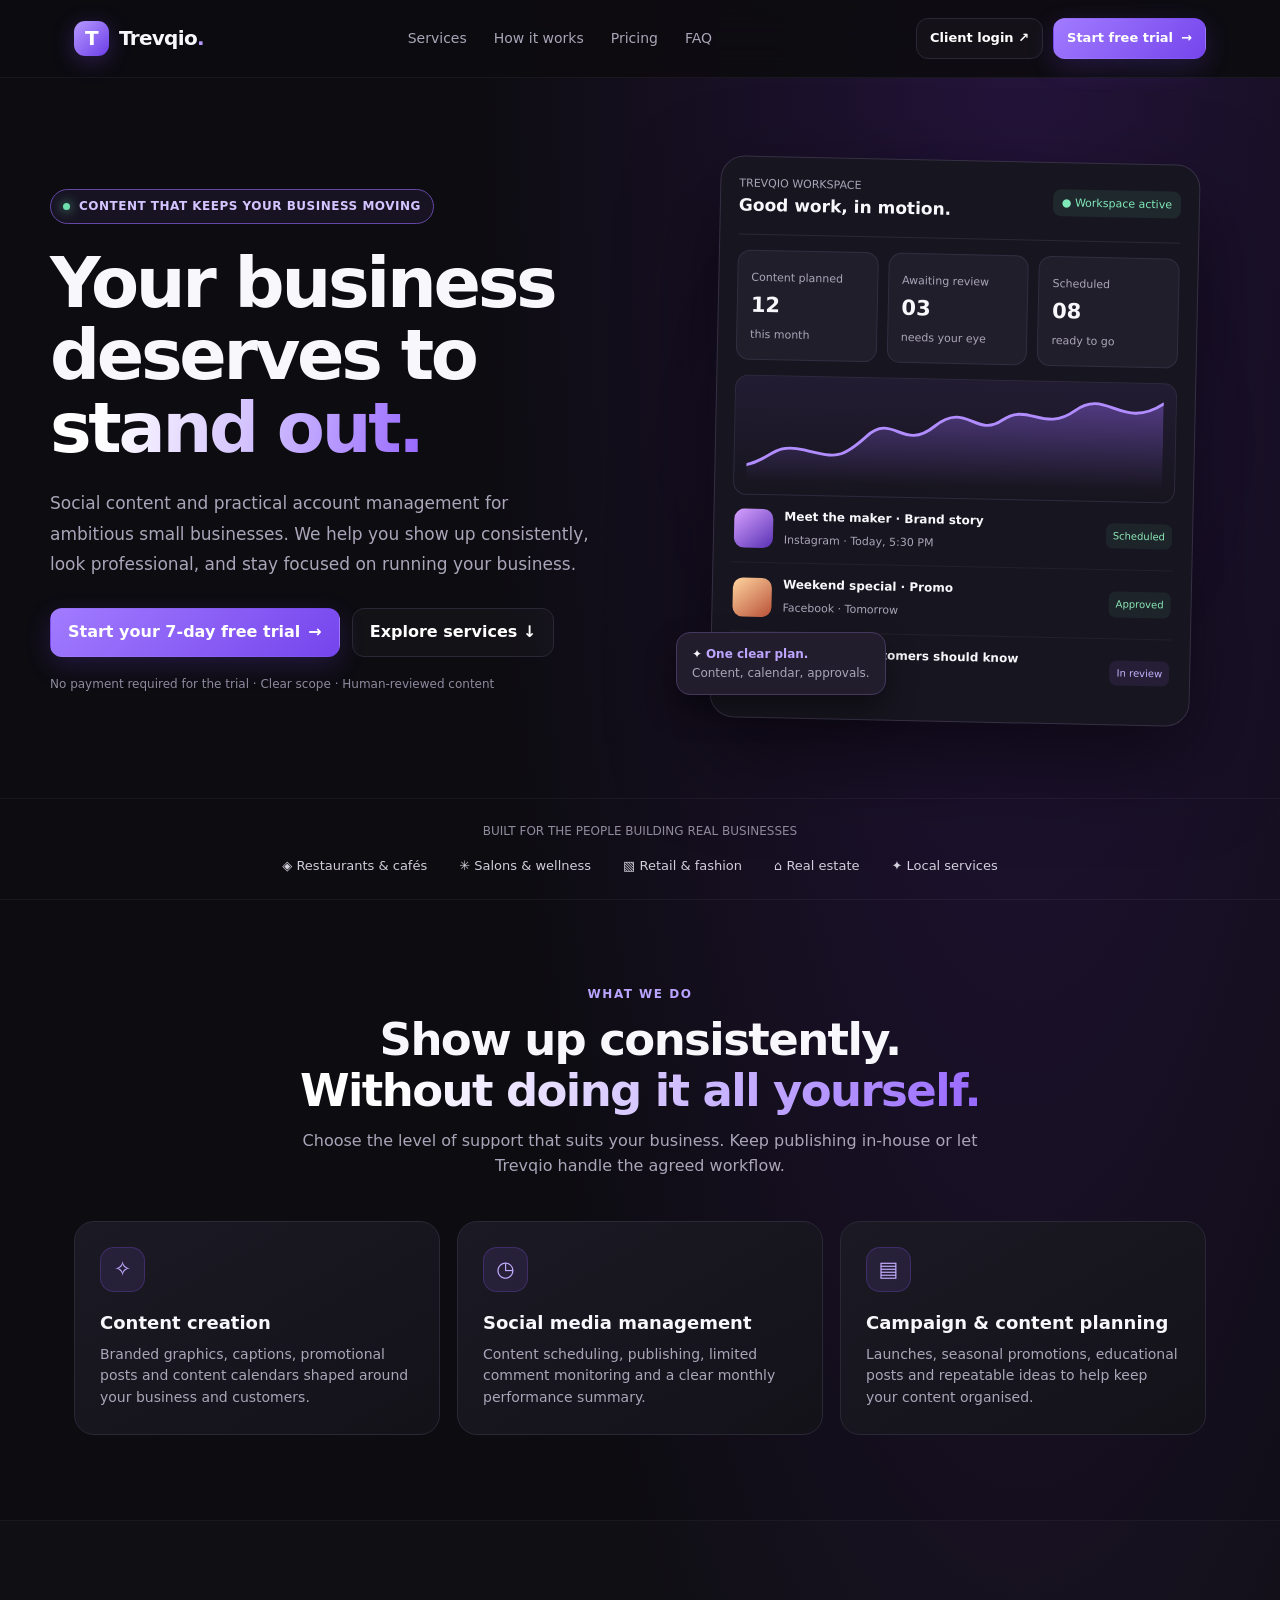
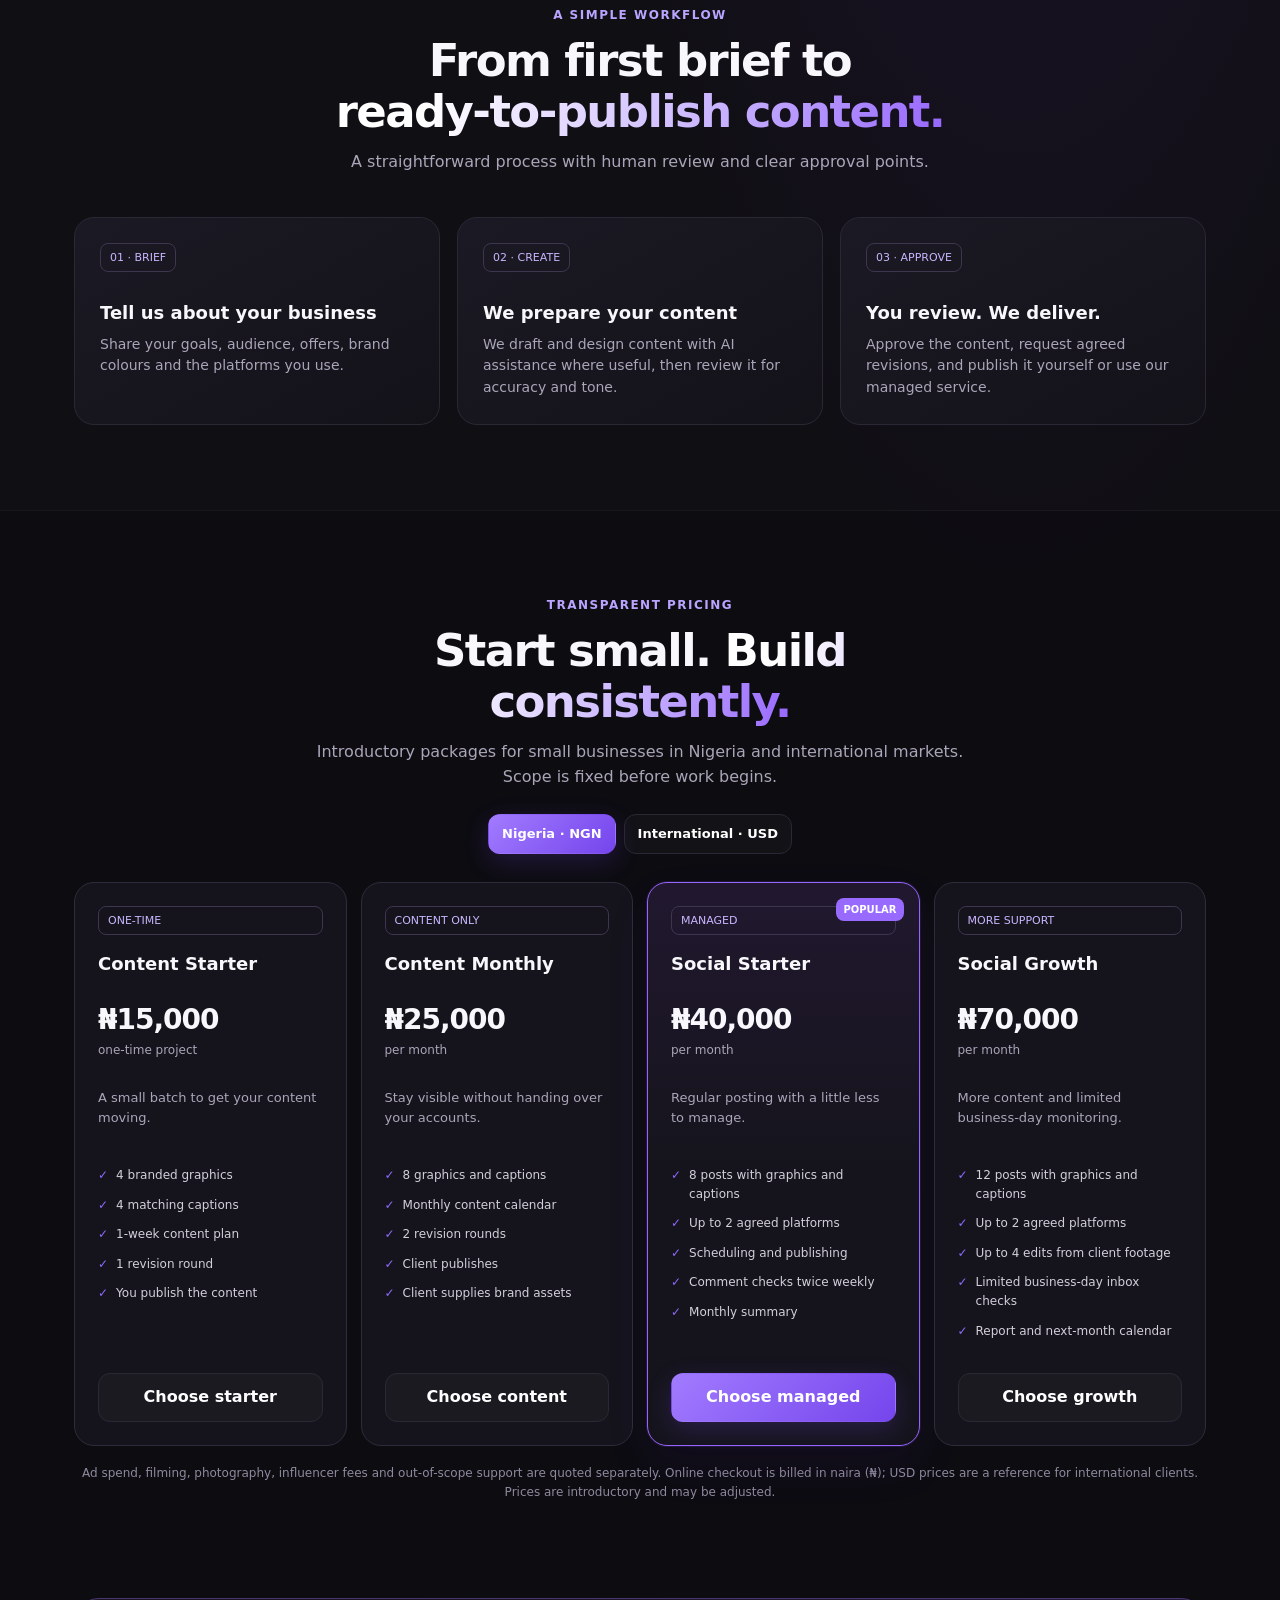
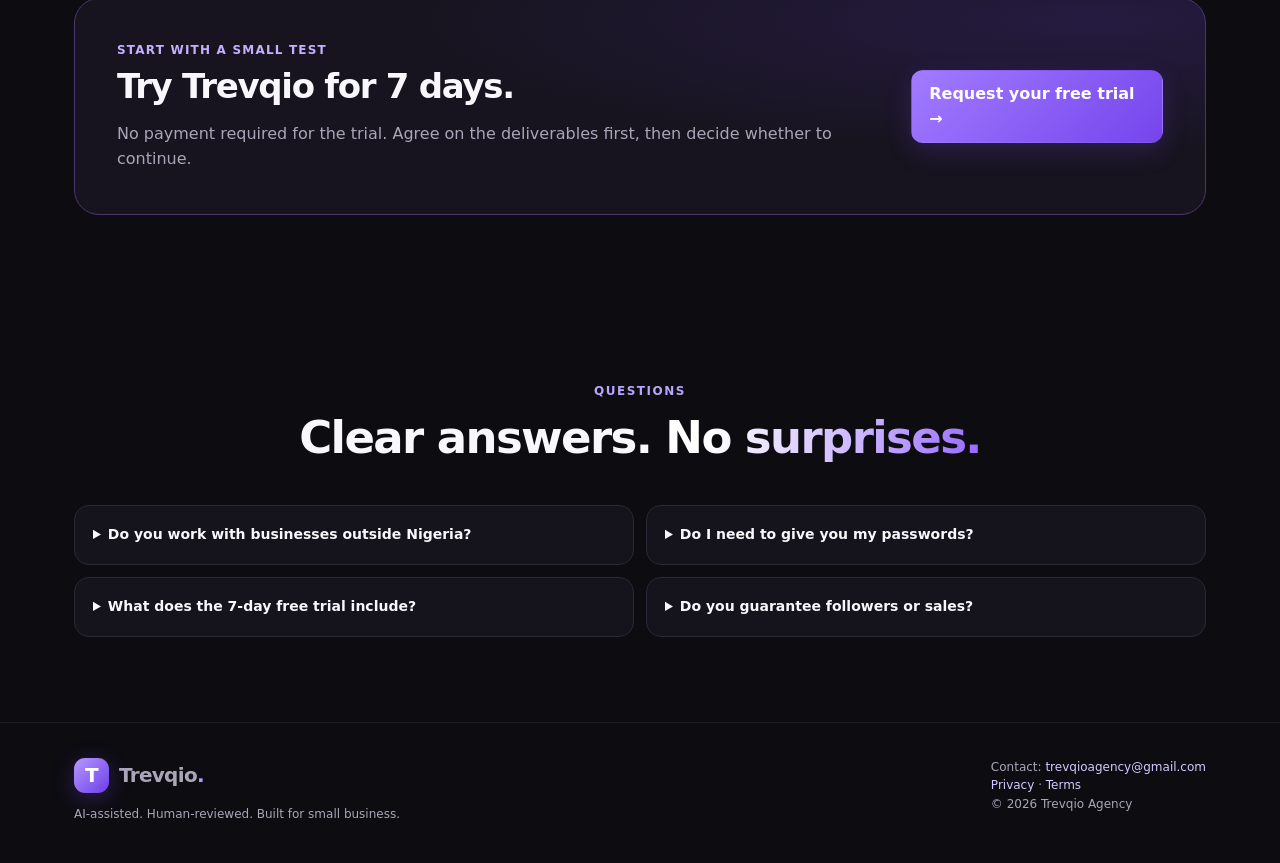
==== index.html @ 91185479 "Add files via upload" ====
<!DOCTYPE html>
<html lang="en">
<head>
<meta charset="UTF-8">
<script async src="https://www.googletagmanager.com/gtag/js?id=G-0HX6JSW32K"></script>
<script>window.dataLayer=window.dataLayer||[];function gtag(){dataLayer.push(arguments);}gtag("js",new Date());gtag("config","G-0HX6JSW32K");</script>
<meta name="description" content="Trevqio helps small businesses show up consistently on social media — branded content, scheduling and account management, human-reviewed before delivery. Start with a free 7-day trial.">
<link rel="canonical" href="https://trevqioagency.github.io/trevqio-agency-website/">
<link rel="icon" type="image/png" href="assets/trevqio-icon.png">
<meta property="og:type" content="website"><meta property="og:site_name" content="Trevqio Agency"><meta property="og:title" content="Trevqio Agency — Social, made clear."><meta property="og:description" content="Branded content, scheduling and account management for small businesses — human-reviewed before delivery. Start with a free 7-day trial."><meta property="og:url" content="https://trevqioagency.github.io/trevqio-agency-website/"><meta property="og:image" content="https://trevqioagency.github.io/trevqio-agency-website/assets/og-image.png">
<meta name="twitter:card" content="summary_large_image"><meta name="twitter:image" content="https://trevqioagency.github.io/trevqio-agency-website/assets/og-image.png">
<meta name="viewport" content="width=device-width, initial-scale=1.0"><meta name="theme-color" content="#111016"><title>Trevqio Agency — Social, made clear.</title>
<style>
:root{--bg:#0d0c11;--panel:#15141c;--panel2:#1c1a25;--line:#2b2836;--text:#f8f7fb;--muted:#aaa5b8;--violet:#9565ff;--violet2:#6e3de7;--green:#6fe0ad;--radius:20px}*{box-sizing:border-box}html{scroll-behavior:smooth}body{margin:0;background:radial-gradient(ellipse at 80% 0%,#24143b 0,transparent 38%),var(--bg);font-family:Inter,ui-sans-serif,system-ui,-apple-system,Segoe UI,sans-serif;color:var(--text);line-height:1.55}a{color:inherit;text-decoration:none}button,input,select,textarea{font:inherit}.wrap{max-width:1180px;margin:auto;padding:0 24px}.nav{height:78px;display:flex;align-items:center;justify-content:space-between;border-bottom:1px solid #ffffff0e;position:sticky;top:0;z-index:20;background:#0d0c11eF;backdrop-filter:blur(18px)}.brand{display:flex;gap:10px;align-items:center;font-size:20px;font-weight:800;letter-spacing:-.7px}.mark{width:35px;height:35px;border-radius:11px;background:linear-gradient(135deg,#b69aff,#6c3de8);display:grid;place-items:center;color:white;font-weight:900;box-shadow:0 5px 22px #8958ff44}.navlinks{display:flex;gap:27px;color:var(--muted);font-size:14px}.navlinks a:hover{color:white}.navactions{display:flex;gap:10px;align-items:center}.btn{border:1px solid var(--line);border-radius:12px;padding:11px 17px;color:white;background:#ffffff06;font-weight:700;cursor:pointer;display:inline-flex;align-items:center;justify-content:center;gap:8px;transition:.2s}.btn:hover{transform:translateY(-1px);border-color:#8c63ed}.btn.primary{background:linear-gradient(135deg,#a17bff,#7545ec);border-color:transparent;box-shadow:0 8px 26px #7b4af533}.btn.small{padding:9px 13px;font-size:13px}.mobilemenu{display:none}.hero{padding:82px 0 76px;display:grid;grid-template-columns:1.03fr .97fr;gap:44px;align-items:center}.eyebrow{display:inline-flex;gap:9px;align-items:center;padding:7px 12px;border:1px solid #6547a5;border-radius:100px;color:#d4c4ff;background:#9b72ff12;font-size:12px;font-weight:700;letter-spacing:.5px}.dot{width:7px;height:7px;border-radius:50%;background:var(--green);box-shadow:0 0 12px #6fe0ad}.hero h1{font-size:clamp(42px,5.6vw,70px);line-height:1.04;letter-spacing:-3.3px;margin:23px 0}.gradient{background:linear-gradient(100deg,#fff 15%,#c9b4ff 62%,#9767ff);color:transparent;background-clip:text}.hero p{font-size:17px;max-width:540px;color:var(--muted);line-height:1.8}.heroactions{display:flex;gap:12px;flex-wrap:wrap;margin:28px 0 18px}.micro{font-size:12px;color:#8f899e}.visual{position:relative;min-height:440px;display:grid;place-items:center}.orb{position:absolute;width:300px;height:300px;border-radius:50%;background:#7b48ff38;filter:blur(75px)}.mock{position:relative;width:min(100%,480px);background:#17151f;border:1px solid #373044;border-radius:24px;padding:18px;box-shadow:0 35px 90px #0008;transform:rotate(1.2deg)}.mocktop{display:flex;justify-content:space-between;align-items:center;border-bottom:1px solid var(--line);padding-bottom:15px}.muted{color:var(--muted)}.tiny{font-size:11px}.pill{padding:5px 9px;background:#6fe0ad18;color:#80e9b9;border-radius:8px;font-size:11px}.statgrid{display:grid;grid-template-columns:repeat(3,1fr);gap:10px;margin:15px 0}.stat{background:#211e2b;border:1px solid #322d40;border-radius:13px;padding:13px}.stat strong{display:block;font-size:21px}.stat span{font-size:11px;color:var(--muted)}.chart{height:120px;background:linear-gradient(180deg,#9565ff16,transparent);border:1px solid #2f293e;border-radius:13px;padding:12px;overflow:hidden}.chart svg{width:100%;height:100%}.postrow{display:flex;align-items:center;gap:11px;padding:12px 2px;border-bottom:1px solid #ffffff0c}.thumb{width:39px;height:39px;border-radius:10px;background:linear-gradient(140deg,#d7a1ff,#5831b4)}.thumb.orange{background:linear-gradient(140deg,#ffd5a0,#b95138)}.thumb.green{background:linear-gradient(140deg,#a5f0ce,#167b65)}.postmeta{flex:1}.postmeta b{font-size:12px;display:block}.postmeta span{font-size:11px;color:var(--muted)}.status{font-size:10px;color:#8ce8b6;background:#6fe0ad13;border-radius:7px;padding:5px 7px}.floatnote{position:absolute;bottom:27px;left:-3px;background:#211d2c;border:1px solid #45385f;border-radius:14px;padding:12px 15px;box-shadow:0 15px 30px #0006;font-size:12px}.floatnote strong{color:#bda5ff}.trust{border-top:1px solid #ffffff0c;border-bottom:1px solid #ffffff0c;padding:23px 0;color:#918b9e;font-size:12px;text-align:center}.industries{display:flex;justify-content:center;gap:32px;flex-wrap:wrap;margin-top:15px;color:#d2cedb;font-size:13px}.section{padding:85px 0}.sectionhead{text-align:center;max-width:690px;margin:0 auto 42px}.sectionhead .kicker{font-size:12px;color:#b9a4ff;font-weight:800;text-transform:uppercase;letter-spacing:1.5px}.section h2{font-size:clamp(30px,4vw,45px);line-height:1.13;letter-spacing:-1.6px;margin:12px 0}.sectionhead p{color:var(--muted);margin:0}.grid3{display:grid;grid-template-columns:repeat(3,1fr);gap:17px}.card{background:linear-gradient(150deg,#1b1923,#131219);border:1px solid var(--line);border-radius:var(--radius);padding:25px}.iconbox{width:45px;height:45px;display:grid;place-items:center;background:#9665ff1c;border:1px solid #8055e644;border-radius:14px;color:#c4adff;font-size:21px}.card h3{margin:17px 0 7px;font-size:18px}.card p{color:var(--muted);font-size:14px;margin:0}.tag{font-size:11px;border:1px solid #3e354f;padding:5px 9px;border-radius:8px;color:#c9b6ff;display:inline-block;margin-bottom:10px}.pricegrid{display:grid;grid-template-columns:repeat(4,1fr);gap:14px;align-items:stretch}.pricecard{position:relative;background:#15141c;border:1px solid #302b3b;border-radius:20px;padding:23px;display:flex;flex-direction:column}.pricecard.featured{border-color:#9665ff;box-shadow:0 0 0 1px #9665ff22,0 20px 50px #6e3de711;background:linear-gradient(180deg,#21182f,#15141c 50%)}.popular{position:absolute;right:15px;top:15px;background:#986aff;color:white;border-radius:8px;padding:4px 7px;font-size:10px;font-weight:800}.pricecard h3{margin:5px 0;font-size:18px}.price{font-size:28px;font-weight:850;letter-spacing:-1px;margin:15px 0 0}.price small{font-size:12px;color:var(--muted);font-weight:500;letter-spacing:0}.subprice{color:var(--muted);font-size:12px;margin:0 0 15px}.pricecard p{font-size:13px;color:var(--muted);min-height:40px}.features{padding:0;list-style:none;margin:14px 0 22px;flex:1}.features li{font-size:12px;color:#d3cfdb;margin:11px 0;display:flex;gap:8px}.features li:before{content:'✓';color:#8f6aff;font-weight:900}.pricecard .btn{width:100%}.trial{padding:0 0 82px}.trialbox{border:1px solid #49366e;border-radius:25px;padding:42px;background:radial-gradient(ellipse at 90% 10%,#6e3de72a,transparent 48%),#17141f;display:flex;justify-content:space-between;align-items:center;gap:30px}.trialbox h2{margin:0 0 10px;font-size:34px;letter-spacing:-1.3px}.trialbox p{color:var(--muted);margin:0}.faqgrid{display:grid;grid-template-columns:1fr 1fr;gap:12px}.faq{border:1px solid var(--line);border-radius:15px;padding:18px;background:#15141c}.faq summary{cursor:pointer;font-weight:700;font-size:14px}.faq p{font-size:13px;color:var(--muted);margin-bottom:0}.footer{border-top:1px solid #ffffff12;padding:35px 0 28px;color:var(--muted);font-size:12px}.footerinner{display:flex;justify-content:space-between;gap:20px;flex-wrap:wrap}.dash{display:none;min-height:100vh;background:#100f15}.dash.active{display:block}.public.hidden{display:none}.dashlayout{display:grid;grid-template-columns:230px 1fr;min-height:100vh}.sidebar{background:#13121a;border-right:1px solid var(--line);padding:22px 15px;display:flex;flex-direction:column;gap:24px}.sidegroup small{color:#777184;text-transform:uppercase;letter-spacing:1.2px;font-weight:800;font-size:10px;padding:0 12px}.sideitem{display:flex;align-items:center;gap:12px;padding:11px 12px;border-radius:11px;color:#a9a4b6;font-size:13px;cursor:pointer;margin-top:4px;border:0;background:none;width:100%;text-align:left}.sideitem:hover,.sideitem.active{background:#8e60ff20;color:white}.sideitem.active{box-shadow:inset 2px 0 #a581ff}.sideicon{width:20px;text-align:center}.dashmain{min-width:0}.dashnav{height:74px;border-bottom:1px solid var(--line);display:flex;justify-content:space-between;align-items:center;padding:0 30px}.crumb{color:var(--muted);font-size:13px}.profile{display:flex;align-items:center;gap:10px;font-size:13px}.avatar{width:35px;height:35px;border-radius:50%;background:linear-gradient(135deg,#d0b5ff,#6841cc);display:grid;place-items:center;font-weight:800}.dashcontent{padding:30px;max-width:1400px;margin:auto}.dashhead{display:flex;justify-content:space-between;align-items:center;gap:15px;margin-bottom:25px}.dashhead h1{font-size:27px;margin:0;letter-spacing:-.8px}.dashhead p{font-size:13px;color:var(--muted);margin:5px 0 0}.dashstats{display:grid;grid-template-columns:repeat(4,1fr);gap:14px;margin-bottom:20px}.dashstat{background:#17161f;border:1px solid var(--line);border-radius:16px;padding:19px}.dashstat span{font-size:12px;color:var(--muted)}.dashstat strong{font-size:26px;display:block;margin:8px 0 4px}.up{font-size:11px;color:#76dca9}.dashcols{display:grid;grid-template-columns:1.35fr .8fr;gap:16px}.panel{background:#17161f;border:1px solid var(--line);border-radius:17px;padding:20px;min-width:0}.panelhead{display:flex;align-items:center;justify-content:space-between;gap:10px;margin-bottom:17px}.panelhead h3{font-size:15px;margin:0}.textlink{color:#bda7ff;font-size:12px;cursor:pointer;background:none;border:0}.calendar{display:grid;grid-template-columns:repeat(7,1fr);gap:6px}.dayhead{text-align:center;color:#888296;font-size:10px;padding:7px 0}.day{min-height:75px;border:1px solid #2b2735;border-radius:9px;padding:7px;font-size:11px;color:#b7b1c5}.day .event{display:block;background:#7951d927;border-left:2px solid #a37aff;border-radius:4px;padding:4px;margin-top:7px;font-size:9px;color:#d9caff}.day .event.green{background:#38b77e1a;border-color:#53d99b;color:#a0edc6}.day.today{border-color:#9a6aff;background:#9a6aff0d}.task{display:flex;gap:11px;padding:13px 0;border-bottom:1px solid #ffffff0b}.task:last-child{border:0}.taskcheck{width:18px;height:18px;border:1px solid #625578;border-radius:6px;flex-shrink:0;cursor:pointer}.taskcheck.checked{background:#8858ff;border-color:#8858ff;color:white;text-align:center}.task b{display:block;font-size:12px}.task small{color:var(--muted);font-size:10px}.badge{font-size:10px;border-radius:7px;padding:4px 7px;background:#8b60ff20;color:#c8b5ff;margin-left:auto;height:max-content}.postlist{display:grid;grid-template-columns:repeat(3,1fr);gap:12px}.postcard{border:1px solid var(--line);border-radius:13px;overflow:hidden;background:#1d1b26}.postart{height:115px;display:grid;place-items:center;text-align:center;padding:10px;background:radial-gradient(circle at 80% 10%,#e8b67e,transparent 34%),linear-gradient(135deg,#4b2a63,#171321);font-weight:850;font-size:15px}.postart.p2{background:radial-gradient(circle at 20% 30%,#d4a1ff,transparent 35%),linear-gradient(135deg,#292052,#14121d)}.postart.p3{background:radial-gradient(circle at 80% 20%,#87d8b3,transparent 34%),linear-gradient(135deg,#194a43,#101c20)}.postbody{padding:12px}.postbody b{font-size:12px;display:block}.postbody span{font-size:10px;color:var(--muted)}.statepill{display:inline-block;margin-top:8px;font-size:10px;padding:4px 7px;border-radius:6px;background:#6fe0ad18;color:#7ce4b2}.dashpage{display:none}.dashpage.active{display:block}.emptyhint{padding:40px;text-align:center;color:var(--muted);border:1px dashed #42394f;border-radius:14px}.field{display:flex;flex-direction:column;gap:7px;margin:14px 0}.field label{font-size:12px;color:#b9b2c9}.field input,.field select,.field textarea{background:#100f15;color:white;border:1px solid #383243;border-radius:10px;padding:12px;outline:none}.field input:focus,.field textarea:focus{border-color:#9565ff}.formgrid{display:grid;grid-template-columns:1fr 1fr;gap:15px}.toast{position:fixed;bottom:20px;right:20px;background:#282238;border:1px solid #7956b8;border-radius:12px;padding:13px 18px;font-size:13px;display:none;z-index:50;box-shadow:0 10px 40px #0008}.toast.show{display:block}.mobilebar{display:none}
@media(max-width:950px){.hero{grid-template-columns:1fr;padding-top:60px}.visual{min-height:400px}.pricegrid{grid-template-columns:repeat(2,1fr)}.grid3{grid-template-columns:1fr 1fr}.dashlayout{grid-template-columns:76px 1fr}.sidebar{padding:20px 10px}.sidebar .brandname,.sidebar .sidegroup small,.sidebar .labeltxt{display:none}.sidebar .brand{justify-content:center}.sideitem{justify-content:center;padding:12px 5px}.sideicon{font-size:17px}.dashstats{grid-template-columns:repeat(2,1fr)}.dashcols{grid-template-columns:1fr}.dashcontent{padding:22px}.navlinks{gap:15px}}
@media(max-width:650px){.wrap{padding:0 17px}.nav{height:68px}.navlinks{display:none}.navactions .loginlink{display:none}.mobilemenu{display:inline-flex}.hero{padding:49px 0 44px;gap:20px}.hero h1{letter-spacing:-2px;font-size:44px}.hero p{font-size:15px}.visual{min-height:350px}.mock{padding:13px}.floatnote{left:0;bottom:7px}.industries{gap:13px}.section{padding:60px 0}.grid3,.pricegrid,.faqgrid{grid-template-columns:1fr}.pricecard p{min-height:0}.trialbox{padding:26px;display:block}.trialbox .btn{margin-top:20px}.trialbox h2{font-size:28px}.dashlayout{display:block}.sidebar{display:none}.dashnav{padding:0 15px;height:62px}.dashcontent{padding:19px 14px 85px}.dashhead{align-items:flex-start;flex-direction:column}.dashhead h1{font-size:23px}.dashstats{gap:9px}.dashstat{padding:13px}.dashstat strong{font-size:22px}.dashcols{grid-template-columns:1fr}.calendar{gap:3px}.day{min-height:57px;padding:4px;font-size:10px}.day .event{font-size:8px;padding:3px}.postlist{grid-template-columns:1fr 1fr}.postart{height:100px}.mobilebar{display:flex;position:fixed;bottom:0;left:0;right:0;z-index:30;background:#15141df5;border-top:1px solid var(--line);padding:7px 4px calc(7px + env(safe-area-inset-bottom));justify-content:space-around}.mobilebar button{background:none;border:0;color:#9e98ad;font-size:10px;display:flex;flex-direction:column;align-items:center;gap:3px;padding:5px}.mobilebar button.active{color:#c8b4ff}.formgrid{grid-template-columns:1fr}.dashnav .crumb{font-size:11px}.dashnav .btn{padding:8px 10px;font-size:11px}}
</style></head><body>
<div class="public" id="publicSite"><nav class="nav"><div class="wrap" style="display:flex;align-items:center;justify-content:space-between;width:100%;gap:20px"><a href="#home" class="brand"><span class="mark">T</span><span>Trevqio<span style="color:#b69aff">.</span></span></a><div class="navlinks"><a href="#services">Services</a><a href="#how">How it works</a><a href="#pricing">Pricing</a><a href="#faq">FAQ</a></div><div class="navactions"><a class="btn small loginlink" href="login.html">Client login ↗</a><a class="btn primary small" href="login.html?plan=7-day%20free%20trial">Start free trial <span>→</span></a><button class="btn small mobilemenu" onclick="document.getElementById('mobileNav').style.display=document.getElementById('mobileNav').style.display==='block'?'none':'block'">☰</button></div></div></nav><div id="mobileNav" style="display:none;background:#17151f;padding:15px 22px;position:sticky;top:68px;z-index:19"><a href="#services" style="display:block;padding:8px">Services</a><a href="#pricing" style="display:block;padding:8px">Pricing</a><a href="#faq" style="display:block;padding:8px">FAQ</a><a class="btn" href="login.html">Client login</a></div>
<header class="wrap hero" id="home"><div><span class="eyebrow"><span class="dot"></span> CONTENT THAT KEEPS YOUR BUSINESS MOVING</span><h1>Your business deserves to <span class="gradient">stand out.</span></h1><p>Social content and practical account management for ambitious small businesses. We help you show up consistently, look professional, and stay focused on running your business.</p><div class="heroactions"><a class="btn primary" href="login.html?plan=7-day%20free%20trial">Start your 7-day free trial <span>→</span></a><a class="btn" href="#services">Explore services ↓</a></div><div class="micro">No payment required for the trial · Clear scope · Human-reviewed content</div></div><div class="visual"><div class="orb"></div><div class="mock"><div class="mocktop"><div><div class="tiny muted">TREVQIO WORKSPACE</div><strong style="font-size:17px">Good work, in motion.</strong></div><span class="pill">● Workspace active</span></div><div class="statgrid"><div class="stat"><span>Content planned</span><strong>12</strong><span>this month</span></div><div class="stat"><span>Awaiting review</span><strong>03</strong><span>needs your eye</span></div><div class="stat"><span>Scheduled</span><strong>08</strong><span>ready to go</span></div></div><div class="chart"><svg viewBox="0 0 400 100" preserveAspectRatio="none"><defs><linearGradient id="area" x1="0" x2="0" y1="0" y2="1"><stop offset="0" stop-color="#9b6bff" stop-opacity=".4"/><stop offset="1" stop-color="#9b6bff" stop-opacity="0"/></linearGradient></defs><path d="M0 82 C25 75 25 58 55 65 S90 75 115 49 S150 65 180 37 S220 49 245 29 S285 42 315 17 S360 38 400 8 L400 100 L0 100Z" fill="url(#area)"/><path d="M0 82 C25 75 25 58 55 65 S90 75 115 49 S150 65 180 37 S220 49 245 29 S285 42 315 17 S360 38 400 8" fill="none" stroke="#b18dff" stroke-width="3" stroke-linecap="round"/></svg></div><div class="postrow"><div class="thumb"></div><div class="postmeta"><b>Meet the maker · Brand story</b><span>Instagram · Today, 5:30 PM</span></div><span class="status">Scheduled</span></div><div class="postrow"><div class="thumb orange"></div><div class="postmeta"><b>Weekend special · Promo</b><span>Facebook · Tomorrow</span></div><span class="status">Approved</span></div><div class="postrow" style="border:0"><div class="thumb green"></div><div class="postmeta"><b>3 tips your customers should know</b><span>Instagram · Friday</span></div><span class="status" style="background:#9b6bff1a;color:#c6b2ff">In review</span></div></div><div class="floatnote">✦ <strong>One clear plan.</strong><br><span class="muted">Content, calendar, approvals.</span></div></div></header>
<div class="trust"><div class="wrap">BUILT FOR THE PEOPLE BUILDING REAL BUSINESSES<div class="industries"><span>◈ Restaurants & cafés</span><span>✳ Salons & wellness</span><span>▧ Retail & fashion</span><span>⌂ Real estate</span><span>✦ Local services</span></div></div></div>
<section class="section" id="services"><div class="wrap"><div class="sectionhead"><div class="kicker">What we do</div><h2>Show up consistently.<br><span class="gradient">Without doing it all yourself.</span></h2><p>Choose the level of support that suits your business. Keep publishing in-house or let Trevqio handle the agreed workflow.</p></div><div class="grid3"><article class="card"><div class="iconbox">✧</div><h3>Content creation</h3><p>Branded graphics, captions, promotional posts and content calendars shaped around your business and customers.</p></article><article class="card"><div class="iconbox">◷</div><h3>Social media management</h3><p>Content scheduling, publishing, limited comment monitoring and a clear monthly performance summary.</p></article><article class="card"><div class="iconbox">▤</div><h3>Campaign & content planning</h3><p>Launches, seasonal promotions, educational posts and repeatable ideas to help keep your content organised.</p></article></div></div></section>
<section class="section" id="how" style="background:#ffffff03;border-top:1px solid #ffffff0a;border-bottom:1px solid #ffffff0a"><div class="wrap"><div class="sectionhead"><div class="kicker">A simple workflow</div><h2>From first brief to<br><span class="gradient">ready-to-publish content.</span></h2><p>A straightforward process with human review and clear approval points.</p></div><div class="grid3"><article class="card"><span class="tag">01 · BRIEF</span><h3>Tell us about your business</h3><p>Share your goals, audience, offers, brand colours and the platforms you use.</p></article><article class="card"><span class="tag">02 · CREATE</span><h3>We prepare your content</h3><p>We draft and design content with AI assistance where useful, then review it for accuracy and tone.</p></article><article class="card"><span class="tag">03 · APPROVE</span><h3>You review. We deliver.</h3><p>Approve the content, request agreed revisions, and publish it yourself or use our managed service.</p></article></div></div></section>
<section class="section" id="pricing"><div class="wrap"><div class="sectionhead"><div class="kicker">Transparent pricing</div><h2>Start small. <span class="gradient">Build consistently.</span></h2><p>Introductory packages for small businesses in Nigeria and international markets. Scope is fixed before work begins.</p></div><div style="display:flex;justify-content:center;gap:8px;margin:-18px 0 28px"><button class="btn small primary" id="ngnBtn" onclick="setCurrency('NGN')">Nigeria · NGN</button><button class="btn small" id="usdBtn" onclick="setCurrency('USD')">International · USD</button></div><div class="pricegrid"><article class="pricecard"><span class="tag">ONE-TIME</span><h3>Content Starter</h3><div class="price" data-ngn="₦15,000" data-usd="$29">₦15,000</div><div class="subprice">one-time project</div><p>A small batch to get your content moving.</p><ul class="features"><li>4 branded graphics</li><li>4 matching captions</li><li>1-week content plan</li><li>1 revision round</li><li>You publish the content</li></ul><a class="btn" href="login.html?plan=Content%20Starter%20%E2%80%94%20%E2%82%A615%2C000%20one-time">Choose starter</a></article><article class="pricecard"><span class="tag">CONTENT ONLY</span><h3>Content Monthly</h3><div class="price" data-ngn="₦25,000" data-usd="$59">₦25,000</div><div class="subprice">per month</div><p>Stay visible without handing over your accounts.</p><ul class="features"><li>8 graphics and captions</li><li>Monthly content calendar</li><li>2 revision rounds</li><li>Client publishes</li><li>Client supplies brand assets</li></ul><a class="btn" href="login.html?plan=Content%20Monthly%20%E2%80%94%20%E2%82%A625%2C000%2Fmonth">Choose content</a></article><article class="pricecard featured"><span class="popular">POPULAR</span><span class="tag">MANAGED</span><h3>Social Starter</h3><div class="price" data-ngn="₦40,000" data-usd="$119">₦40,000</div><div class="subprice">per month</div><p>Regular posting with a little less to manage.</p><ul class="features"><li>8 posts with graphics and captions</li><li>Up to 2 agreed platforms</li><li>Scheduling and publishing</li><li>Comment checks twice weekly</li><li>Monthly summary</li></ul><a class="btn primary" href="login.html?plan=Social%20Starter%20%E2%80%94%20%E2%82%A640%2C000%2Fmonth">Choose managed</a></article><article class="pricecard"><span class="tag">MORE SUPPORT</span><h3>Social Growth</h3><div class="price" data-ngn="₦70,000" data-usd="$179">₦70,000</div><div class="subprice">per month</div><p>More content and limited business-day monitoring.</p><ul class="features"><li>12 posts with graphics and captions</li><li>Up to 2 agreed platforms</li><li>Up to 4 edits from client footage</li><li>Limited business-day inbox checks</li><li>Report and next-month calendar</li></ul><a class="btn" href="login.html?plan=Social%20Growth%20%E2%80%94%20%E2%82%A670%2C000%2Fmonth">Choose growth</a></article></div><p class="micro" style="text-align:center;margin-top:18px">Ad spend, filming, photography, influencer fees and out-of-scope support are quoted separately. Online checkout is billed in naira (₦); USD prices are a reference for international clients. Prices are introductory and may be adjusted.</p></div></section>
<section class="trial" id="trial"><div class="wrap"><div class="trialbox"><div><div class="kicker" style="color:#c5b0ff;font-size:12px;font-weight:800;letter-spacing:1.2px">START WITH A SMALL TEST</div><h2>Try Trevqio for 7 days.</h2><p>No payment required for the trial. Agree on the deliverables first, then decide whether to continue.</p></div><a class="btn primary" href="login.html?plan=7-day%20free%20trial">Request your free trial →</a></div></div></section>
<section class="section" id="faq"><div class="wrap"><div class="sectionhead"><div class="kicker">Questions</div><h2>Clear answers. <span class="gradient">No surprises.</span></h2></div><div class="faqgrid"><details class="faq"><summary>Do you work with businesses outside Nigeria?</summary><p>Yes. Trevqio is designed to serve small businesses in Nigeria and internationally. Pricing currency and communication arrangements are agreed before work starts.</p></details><details class="faq"><summary>Do I need to give you my passwords?</summary><p>No. For managed accounts, use official platform permissions where available. Never send passwords in a chat or intake form.</p></details><details class="faq"><summary>What does the 7-day free trial include?</summary><p>The trial uses a small, written scope—typically two posts with captions. It does not include unlimited content, paid ads or ongoing customer support.</p></details><details class="faq"><summary>Do you guarantee followers or sales?</summary><p>No. We focus on reliable content delivery and agreed management tasks. Results depend on many factors and are reported honestly.</p></details></div></div></section>
<footer class="footer"><div class="wrap footerinner"><div><a href="#home" class="brand"><span class="mark">T</span><span>Trevqio<span style="color:#b69aff">.</span></span></a><p>AI-assisted. Human-reviewed. Built for small business.</p></div><div>Contact: <a href="mailto:trevqioagency@gmail.com" style="color:#d6c8ff">trevqioagency@gmail.com</a><br><a href="privacy.html" style="color:#d6c8ff">Privacy</a> · <a href="terms.html" style="color:#d6c8ff">Terms</a><br><span>© <span id="year"></span> Trevqio Agency</span></div></div></footer></div>
<script>
const $=s=>document.querySelector(s);document.getElementById('year').textContent=new Date().getFullYear();
function setCurrency(c){document.querySelectorAll('.price').forEach(el=>el.textContent=el.dataset[c.toLowerCase()]);$('#ngnBtn').classList.toggle('primary',c==='NGN');$('#usdBtn').classList.toggle('primary',c==='USD')}
</script></body></html>
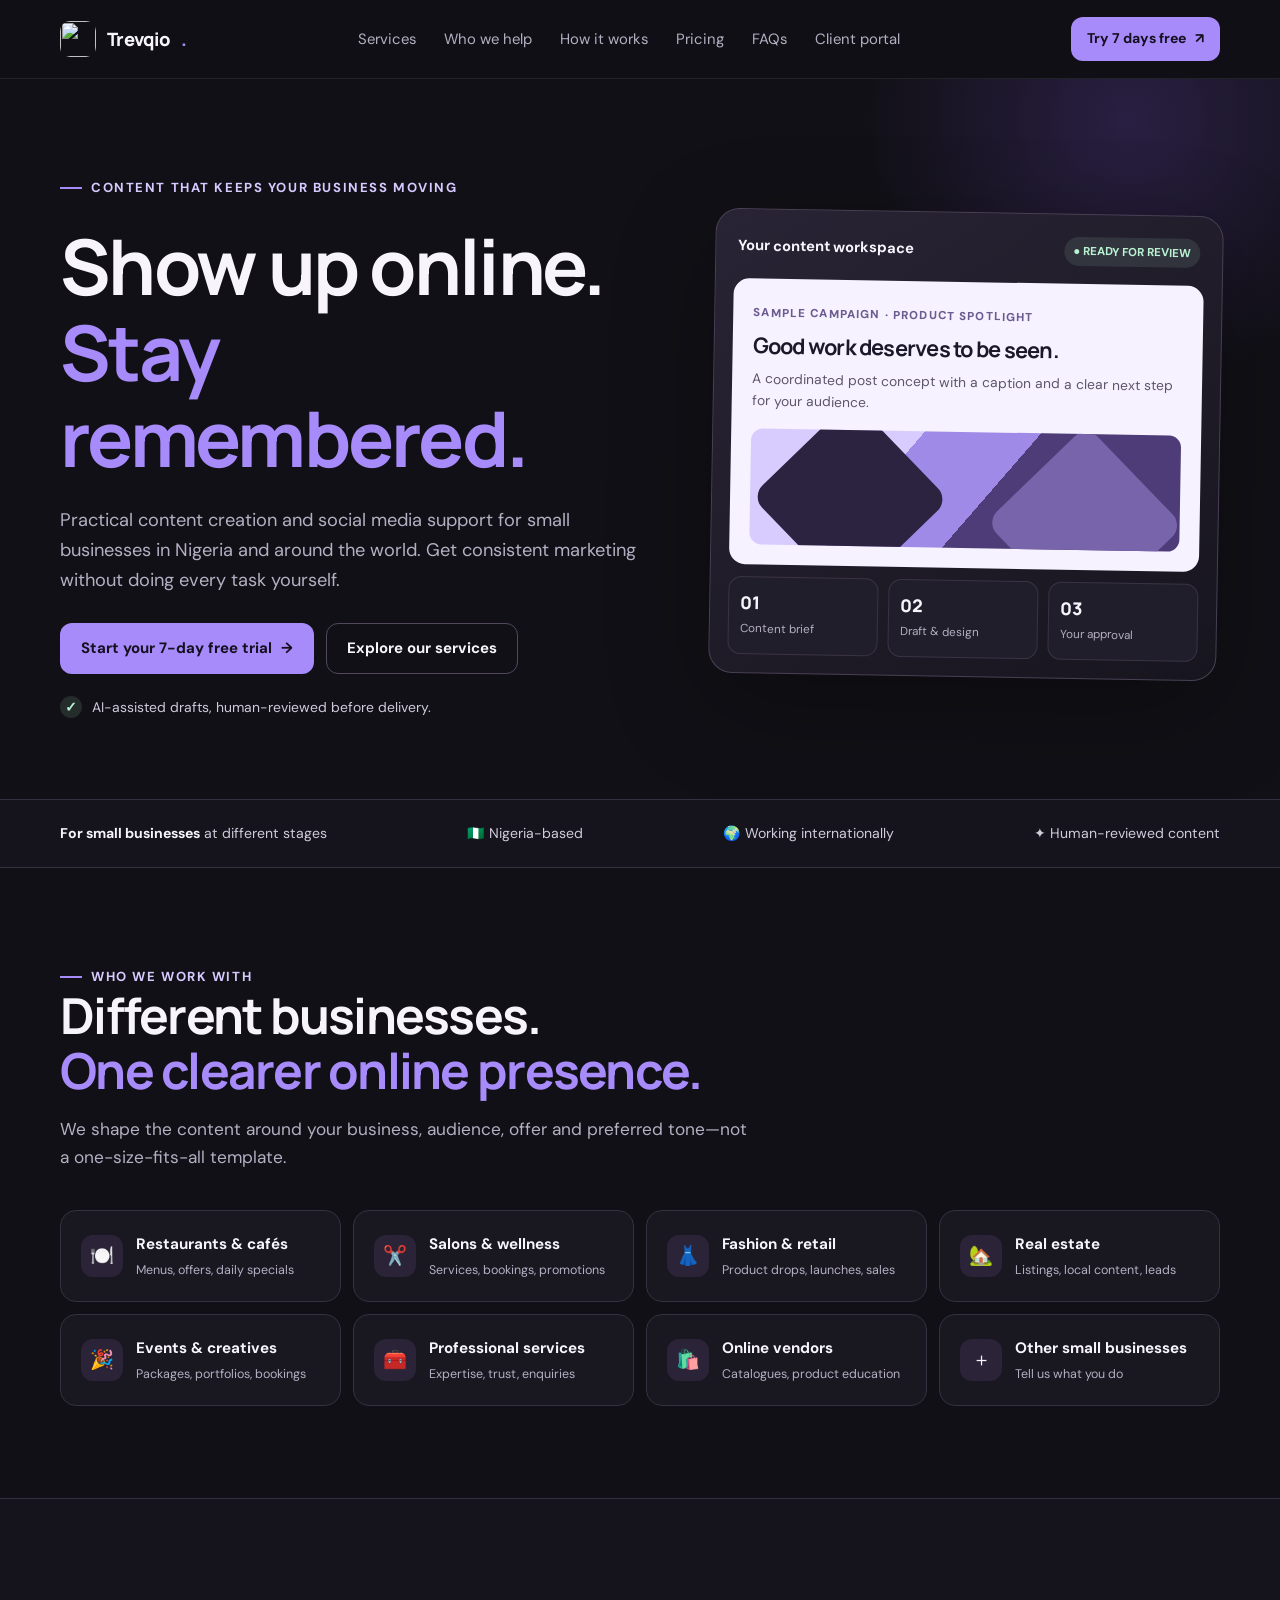
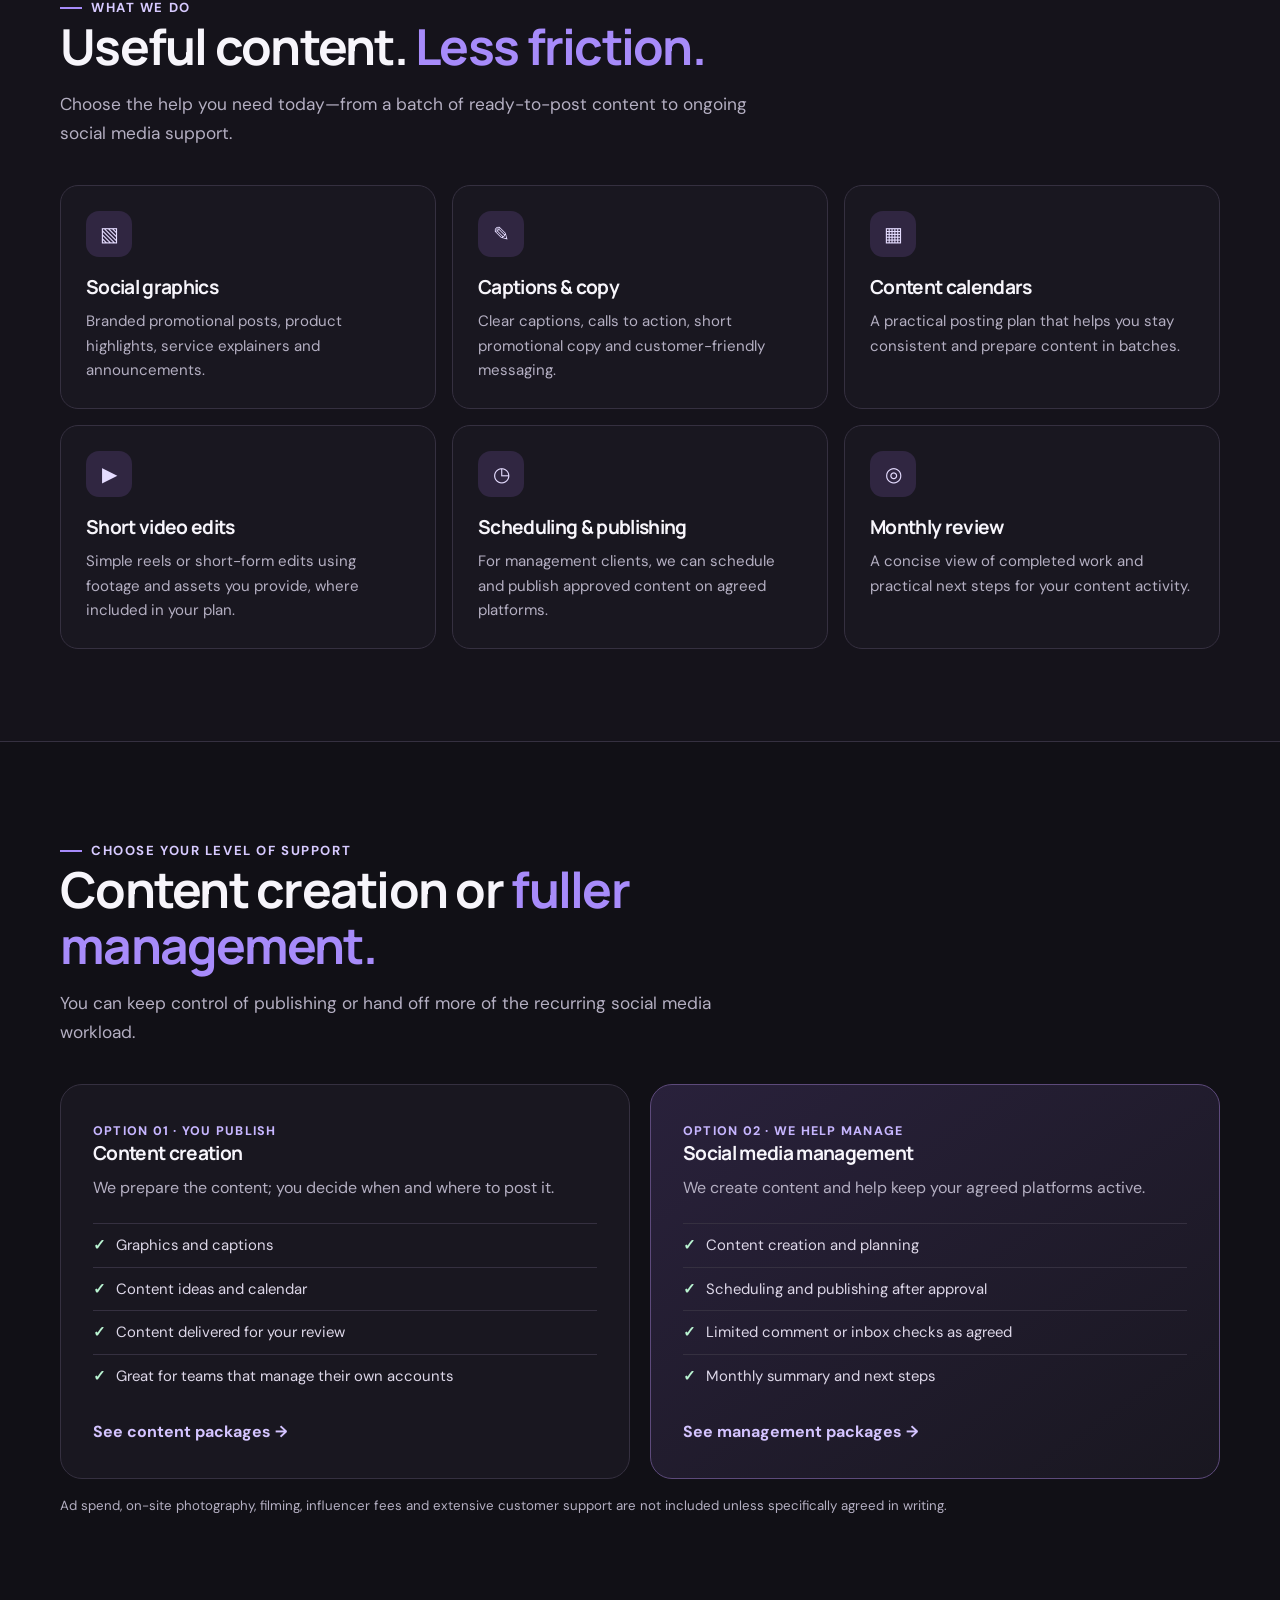
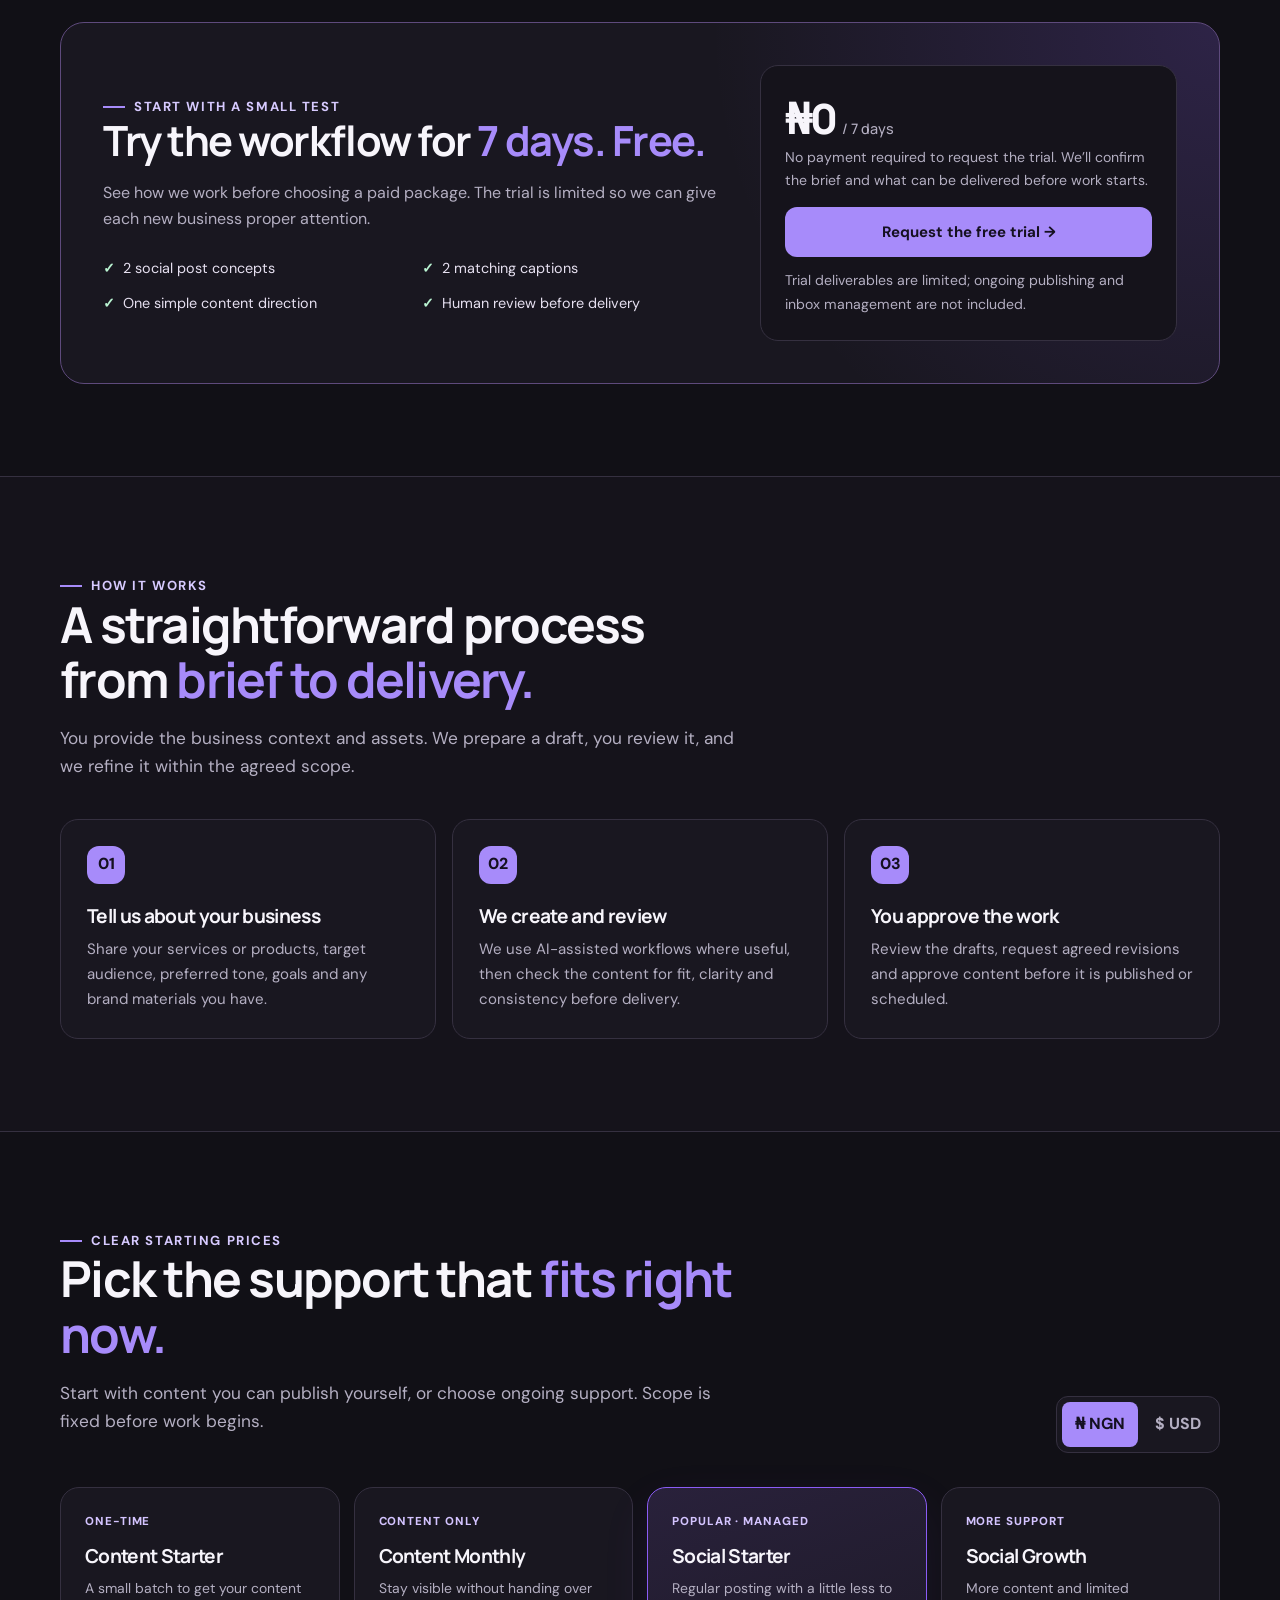
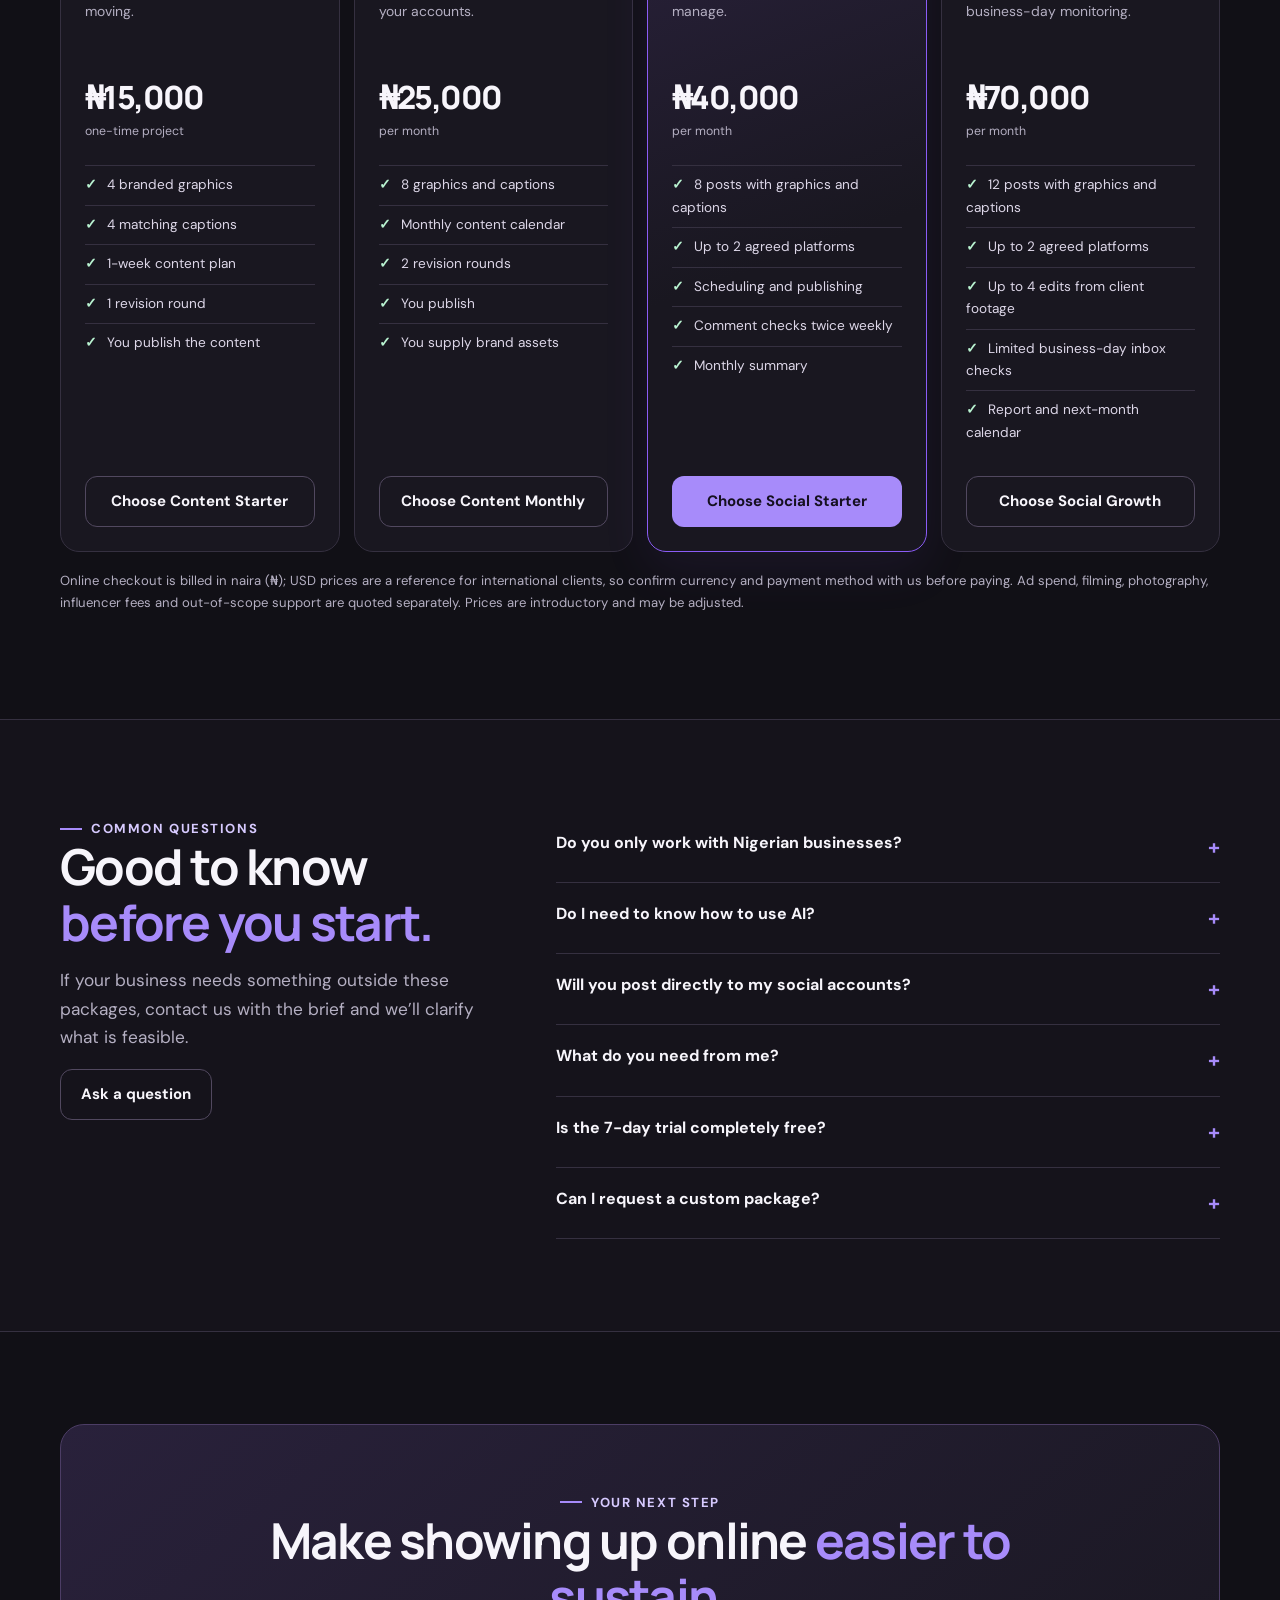
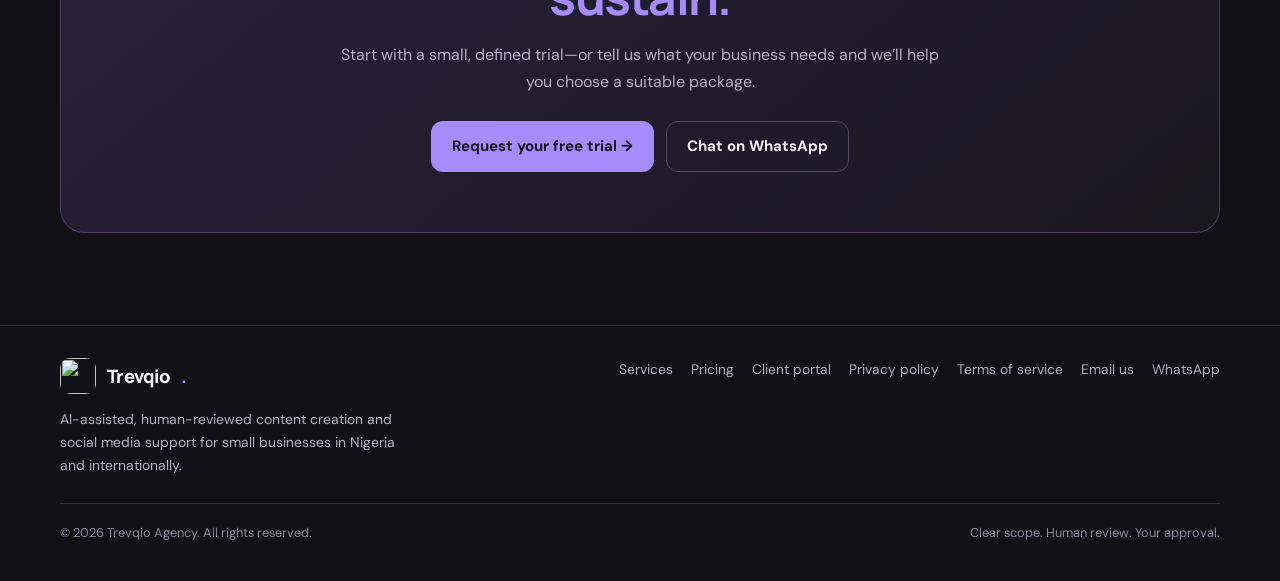
==== commit e9e4ca58: "Add files via upload" ====
--- a/index.html
+++ b/index.html
@@ -1,30 +1,161 @@
-<!DOCTYPE html>
+<!doctype html>
 <html lang="en">
 <head>
-<meta charset="UTF-8">
-<script async src="https://www.googletagmanager.com/gtag/js?id=G-0HX6JSW32K"></script>
-<script>window.dataLayer=window.dataLayer||[];function gtag(){dataLayer.push(arguments);}gtag("js",new Date());gtag("config","G-0HX6JSW32K");</script>
-<meta name="description" content="Trevqio helps small businesses show up consistently on social media — branded content, scheduling and account management, human-reviewed before delivery. Start with a free 7-day trial.">
-<link rel="canonical" href="https://trevqioagency.github.io/trevqio-agency-website/">
-<link rel="icon" type="image/png" href="assets/trevqio-icon.png">
-<meta property="og:type" content="website"><meta property="og:site_name" content="Trevqio Agency"><meta property="og:title" content="Trevqio Agency — Social, made clear."><meta property="og:description" content="Branded content, scheduling and account management for small businesses — human-reviewed before delivery. Start with a free 7-day trial."><meta property="og:url" content="https://trevqioagency.github.io/trevqio-agency-website/"><meta property="og:image" content="https://trevqioagency.github.io/trevqio-agency-website/assets/og-image.png">
-<meta name="twitter:card" content="summary_large_image"><meta name="twitter:image" content="https://trevqioagency.github.io/trevqio-agency-website/assets/og-image.png">
-<meta name="viewport" content="width=device-width, initial-scale=1.0"><meta name="theme-color" content="#111016"><title>Trevqio Agency — Social, made clear.</title>
-<style>
-:root{--bg:#0d0c11;--panel:#15141c;--panel2:#1c1a25;--line:#2b2836;--text:#f8f7fb;--muted:#aaa5b8;--violet:#9565ff;--violet2:#6e3de7;--green:#6fe0ad;--radius:20px}*{box-sizing:border-box}html{scroll-behavior:smooth}body{margin:0;background:radial-gradient(ellipse at 80% 0%,#24143b 0,transparent 38%),var(--bg);font-family:Inter,ui-sans-serif,system-ui,-apple-system,Segoe UI,sans-serif;color:var(--text);line-height:1.55}a{color:inherit;text-decoration:none}button,input,select,textarea{font:inherit}.wrap{max-width:1180px;margin:auto;padding:0 24px}.nav{height:78px;display:flex;align-items:center;justify-content:space-between;border-bottom:1px solid #ffffff0e;position:sticky;top:0;z-index:20;background:#0d0c11eF;backdrop-filter:blur(18px)}.brand{display:flex;gap:10px;align-items:center;font-size:20px;font-weight:800;letter-spacing:-.7px}.mark{width:35px;height:35px;border-radius:11px;background:linear-gradient(135deg,#b69aff,#6c3de8);display:grid;place-items:center;color:white;font-weight:900;box-shadow:0 5px 22px #8958ff44}.navlinks{display:flex;gap:27px;color:var(--muted);font-size:14px}.navlinks a:hover{color:white}.navactions{display:flex;gap:10px;align-items:center}.btn{border:1px solid var(--line);border-radius:12px;padding:11px 17px;color:white;background:#ffffff06;font-weight:700;cursor:pointer;display:inline-flex;align-items:center;justify-content:center;gap:8px;transition:.2s}.btn:hover{transform:translateY(-1px);border-color:#8c63ed}.btn.primary{background:linear-gradient(135deg,#a17bff,#7545ec);border-color:transparent;box-shadow:0 8px 26px #7b4af533}.btn.small{padding:9px 13px;font-size:13px}.mobilemenu{display:none}.hero{padding:82px 0 76px;display:grid;grid-template-columns:1.03fr .97fr;gap:44px;align-items:center}.eyebrow{display:inline-flex;gap:9px;align-items:center;padding:7px 12px;border:1px solid #6547a5;border-radius:100px;color:#d4c4ff;background:#9b72ff12;font-size:12px;font-weight:700;letter-spacing:.5px}.dot{width:7px;height:7px;border-radius:50%;background:var(--green);box-shadow:0 0 12px #6fe0ad}.hero h1{font-size:clamp(42px,5.6vw,70px);line-height:1.04;letter-spacing:-3.3px;margin:23px 0}.gradient{background:linear-gradient(100deg,#fff 15%,#c9b4ff 62%,#9767ff);color:transparent;background-clip:text}.hero p{font-size:17px;max-width:540px;color:var(--muted);line-height:1.8}.heroactions{display:flex;gap:12px;flex-wrap:wrap;margin:28px 0 18px}.micro{font-size:12px;color:#8f899e}.visual{position:relative;min-height:440px;display:grid;place-items:center}.orb{position:absolute;width:300px;height:300px;border-radius:50%;background:#7b48ff38;filter:blur(75px)}.mock{position:relative;width:min(100%,480px);background:#17151f;border:1px solid #373044;border-radius:24px;padding:18px;box-shadow:0 35px 90px #0008;transform:rotate(1.2deg)}.mocktop{display:flex;justify-content:space-between;align-items:center;border-bottom:1px solid var(--line);padding-bottom:15px}.muted{color:var(--muted)}.tiny{font-size:11px}.pill{padding:5px 9px;background:#6fe0ad18;color:#80e9b9;border-radius:8px;font-size:11px}.statgrid{display:grid;grid-template-columns:repeat(3,1fr);gap:10px;margin:15px 0}.stat{background:#211e2b;border:1px solid #322d40;border-radius:13px;padding:13px}.stat strong{display:block;font-size:21px}.stat span{font-size:11px;color:var(--muted)}.chart{height:120px;background:linear-gradient(180deg,#9565ff16,transparent);border:1px solid #2f293e;border-radius:13px;padding:12px;overflow:hidden}.chart svg{width:100%;height:100%}.postrow{display:flex;align-items:center;gap:11px;padding:12px 2px;border-bottom:1px solid #ffffff0c}.thumb{width:39px;height:39px;border-radius:10px;background:linear-gradient(140deg,#d7a1ff,#5831b4)}.thumb.orange{background:linear-gradient(140deg,#ffd5a0,#b95138)}.thumb.green{background:linear-gradient(140deg,#a5f0ce,#167b65)}.postmeta{flex:1}.postmeta b{font-size:12px;display:block}.postmeta span{font-size:11px;color:var(--muted)}.status{font-size:10px;color:#8ce8b6;background:#6fe0ad13;border-radius:7px;padding:5px 7px}.floatnote{position:absolute;bottom:27px;left:-3px;background:#211d2c;border:1px solid #45385f;border-radius:14px;padding:12px 15px;box-shadow:0 15px 30px #0006;font-size:12px}.floatnote strong{color:#bda5ff}.trust{border-top:1px solid #ffffff0c;border-bottom:1px solid #ffffff0c;padding:23px 0;color:#918b9e;font-size:12px;text-align:center}.industries{display:flex;justify-content:center;gap:32px;flex-wrap:wrap;margin-top:15px;color:#d2cedb;font-size:13px}.section{padding:85px 0}.sectionhead{text-align:center;max-width:690px;margin:0 auto 42px}.sectionhead .kicker{font-size:12px;color:#b9a4ff;font-weight:800;text-transform:uppercase;letter-spacing:1.5px}.section h2{font-size:clamp(30px,4vw,45px);line-height:1.13;letter-spacing:-1.6px;margin:12px 0}.sectionhead p{color:var(--muted);margin:0}.grid3{display:grid;grid-template-columns:repeat(3,1fr);gap:17px}.card{background:linear-gradient(150deg,#1b1923,#131219);border:1px solid var(--line);border-radius:var(--radius);padding:25px}.iconbox{width:45px;height:45px;display:grid;place-items:center;background:#9665ff1c;border:1px solid #8055e644;border-radius:14px;color:#c4adff;font-size:21px}.card h3{margin:17px 0 7px;font-size:18px}.card p{color:var(--muted);font-size:14px;margin:0}.tag{font-size:11px;border:1px solid #3e354f;padding:5px 9px;border-radius:8px;color:#c9b6ff;display:inline-block;margin-bottom:10px}.pricegrid{display:grid;grid-template-columns:repeat(4,1fr);gap:14px;align-items:stretch}.pricecard{position:relative;background:#15141c;border:1px solid #302b3b;border-radius:20px;padding:23px;display:flex;flex-direction:column}.pricecard.featured{border-color:#9665ff;box-shadow:0 0 0 1px #9665ff22,0 20px 50px #6e3de711;background:linear-gradient(180deg,#21182f,#15141c 50%)}.popular{position:absolute;right:15px;top:15px;background:#986aff;color:white;border-radius:8px;padding:4px 7px;font-size:10px;font-weight:800}.pricecard h3{margin:5px 0;font-size:18px}.price{font-size:28px;font-weight:850;letter-spacing:-1px;margin:15px 0 0}.price small{font-size:12px;color:var(--muted);font-weight:500;letter-spacing:0}.subprice{color:var(--muted);font-size:12px;margin:0 0 15px}.pricecard p{font-size:13px;color:var(--muted);min-height:40px}.features{padding:0;list-style:none;margin:14px 0 22px;flex:1}.features li{font-size:12px;color:#d3cfdb;margin:11px 0;display:flex;gap:8px}.features li:before{content:'✓';color:#8f6aff;font-weight:900}.pricecard .btn{width:100%}.trial{padding:0 0 82px}.trialbox{border:1px solid #49366e;border-radius:25px;padding:42px;background:radial-gradient(ellipse at 90% 10%,#6e3de72a,transparent 48%),#17141f;display:flex;justify-content:space-between;align-items:center;gap:30px}.trialbox h2{margin:0 0 10px;font-size:34px;letter-spacing:-1.3px}.trialbox p{color:var(--muted);margin:0}.faqgrid{display:grid;grid-template-columns:1fr 1fr;gap:12px}.faq{border:1px solid var(--line);border-radius:15px;padding:18px;background:#15141c}.faq summary{cursor:pointer;font-weight:700;font-size:14px}.faq p{font-size:13px;color:var(--muted);margin-bottom:0}.footer{border-top:1px solid #ffffff12;padding:35px 0 28px;color:var(--muted);font-size:12px}.footerinner{display:flex;justify-content:space-between;gap:20px;flex-wrap:wrap}.dash{display:none;min-height:100vh;background:#100f15}.dash.active{display:block}.public.hidden{display:none}.dashlayout{display:grid;grid-template-columns:230px 1fr;min-height:100vh}.sidebar{background:#13121a;border-right:1px solid var(--line);padding:22px 15px;display:flex;flex-direction:column;gap:24px}.sidegroup small{color:#777184;text-transform:uppercase;letter-spacing:1.2px;font-weight:800;font-size:10px;padding:0 12px}.sideitem{display:flex;align-items:center;gap:12px;padding:11px 12px;border-radius:11px;color:#a9a4b6;font-size:13px;cursor:pointer;margin-top:4px;border:0;background:none;width:100%;text-align:left}.sideitem:hover,.sideitem.active{background:#8e60ff20;color:white}.sideitem.active{box-shadow:inset 2px 0 #a581ff}.sideicon{width:20px;text-align:center}.dashmain{min-width:0}.dashnav{height:74px;border-bottom:1px solid var(--line);display:flex;justify-content:space-between;align-items:center;padding:0 30px}.crumb{color:var(--muted);font-size:13px}.profile{display:flex;align-items:center;gap:10px;font-size:13px}.avatar{width:35px;height:35px;border-radius:50%;background:linear-gradient(135deg,#d0b5ff,#6841cc);display:grid;place-items:center;font-weight:800}.dashcontent{padding:30px;max-width:1400px;margin:auto}.dashhead{display:flex;justify-content:space-between;align-items:center;gap:15px;margin-bottom:25px}.dashhead h1{font-size:27px;margin:0;letter-spacing:-.8px}.dashhead p{font-size:13px;color:var(--muted);margin:5px 0 0}.dashstats{display:grid;grid-template-columns:repeat(4,1fr);gap:14px;margin-bottom:20px}.dashstat{background:#17161f;border:1px solid var(--line);border-radius:16px;padding:19px}.dashstat span{font-size:12px;color:var(--muted)}.dashstat strong{font-size:26px;display:block;margin:8px 0 4px}.up{font-size:11px;color:#76dca9}.dashcols{display:grid;grid-template-columns:1.35fr .8fr;gap:16px}.panel{background:#17161f;border:1px solid var(--line);border-radius:17px;padding:20px;min-width:0}.panelhead{display:flex;align-items:center;justify-content:space-between;gap:10px;margin-bottom:17px}.panelhead h3{font-size:15px;margin:0}.textlink{color:#bda7ff;font-size:12px;cursor:pointer;background:none;border:0}.calendar{display:grid;grid-template-columns:repeat(7,1fr);gap:6px}.dayhead{text-align:center;color:#888296;font-size:10px;padding:7px 0}.day{min-height:75px;border:1px solid #2b2735;border-radius:9px;padding:7px;font-size:11px;color:#b7b1c5}.day .event{display:block;background:#7951d927;border-left:2px solid #a37aff;border-radius:4px;padding:4px;margin-top:7px;font-size:9px;color:#d9caff}.day .event.green{background:#38b77e1a;border-color:#53d99b;color:#a0edc6}.day.today{border-color:#9a6aff;background:#9a6aff0d}.task{display:flex;gap:11px;padding:13px 0;border-bottom:1px solid #ffffff0b}.task:last-child{border:0}.taskcheck{width:18px;height:18px;border:1px solid #625578;border-radius:6px;flex-shrink:0;cursor:pointer}.taskcheck.checked{background:#8858ff;border-color:#8858ff;color:white;text-align:center}.task b{display:block;font-size:12px}.task small{color:var(--muted);font-size:10px}.badge{font-size:10px;border-radius:7px;padding:4px 7px;background:#8b60ff20;color:#c8b5ff;margin-left:auto;height:max-content}.postlist{display:grid;grid-template-columns:repeat(3,1fr);gap:12px}.postcard{border:1px solid var(--line);border-radius:13px;overflow:hidden;background:#1d1b26}.postart{height:115px;display:grid;place-items:center;text-align:center;padding:10px;background:radial-gradient(circle at 80% 10%,#e8b67e,transparent 34%),linear-gradient(135deg,#4b2a63,#171321);font-weight:850;font-size:15px}.postart.p2{background:radial-gradient(circle at 20% 30%,#d4a1ff,transparent 35%),linear-gradient(135deg,#292052,#14121d)}.postart.p3{background:radial-gradient(circle at 80% 20%,#87d8b3,transparent 34%),linear-gradient(135deg,#194a43,#101c20)}.postbody{padding:12px}.postbody b{font-size:12px;display:block}.postbody span{font-size:10px;color:var(--muted)}.statepill{display:inline-block;margin-top:8px;font-size:10px;padding:4px 7px;border-radius:6px;background:#6fe0ad18;color:#7ce4b2}.dashpage{display:none}.dashpage.active{display:block}.emptyhint{padding:40px;text-align:center;color:var(--muted);border:1px dashed #42394f;border-radius:14px}.field{display:flex;flex-direction:column;gap:7px;margin:14px 0}.field label{font-size:12px;color:#b9b2c9}.field input,.field select,.field textarea{background:#100f15;color:white;border:1px solid #383243;border-radius:10px;padding:12px;outline:none}.field input:focus,.field textarea:focus{border-color:#9565ff}.formgrid{display:grid;grid-template-columns:1fr 1fr;gap:15px}.toast{position:fixed;bottom:20px;right:20px;background:#282238;border:1px solid #7956b8;border-radius:12px;padding:13px 18px;font-size:13px;display:none;z-index:50;box-shadow:0 10px 40px #0008}.toast.show{display:block}.mobilebar{display:none}
-@media(max-width:950px){.hero{grid-template-columns:1fr;padding-top:60px}.visual{min-height:400px}.pricegrid{grid-template-columns:repeat(2,1fr)}.grid3{grid-template-columns:1fr 1fr}.dashlayout{grid-template-columns:76px 1fr}.sidebar{padding:20px 10px}.sidebar .brandname,.sidebar .sidegroup small,.sidebar .labeltxt{display:none}.sidebar .brand{justify-content:center}.sideitem{justify-content:center;padding:12px 5px}.sideicon{font-size:17px}.dashstats{grid-template-columns:repeat(2,1fr)}.dashcols{grid-template-columns:1fr}.dashcontent{padding:22px}.navlinks{gap:15px}}
-@media(max-width:650px){.wrap{padding:0 17px}.nav{height:68px}.navlinks{display:none}.navactions .loginlink{display:none}.mobilemenu{display:inline-flex}.hero{padding:49px 0 44px;gap:20px}.hero h1{letter-spacing:-2px;font-size:44px}.hero p{font-size:15px}.visual{min-height:350px}.mock{padding:13px}.floatnote{left:0;bottom:7px}.industries{gap:13px}.section{padding:60px 0}.grid3,.pricegrid,.faqgrid{grid-template-columns:1fr}.pricecard p{min-height:0}.trialbox{padding:26px;display:block}.trialbox .btn{margin-top:20px}.trialbox h2{font-size:28px}.dashlayout{display:block}.sidebar{display:none}.dashnav{padding:0 15px;height:62px}.dashcontent{padding:19px 14px 85px}.dashhead{align-items:flex-start;flex-direction:column}.dashhead h1{font-size:23px}.dashstats{gap:9px}.dashstat{padding:13px}.dashstat strong{font-size:22px}.dashcols{grid-template-columns:1fr}.calendar{gap:3px}.day{min-height:57px;padding:4px;font-size:10px}.day .event{font-size:8px;padding:3px}.postlist{grid-template-columns:1fr 1fr}.postart{height:100px}.mobilebar{display:flex;position:fixed;bottom:0;left:0;right:0;z-index:30;background:#15141df5;border-top:1px solid var(--line);padding:7px 4px calc(7px + env(safe-area-inset-bottom));justify-content:space-around}.mobilebar button{background:none;border:0;color:#9e98ad;font-size:10px;display:flex;flex-direction:column;align-items:center;gap:3px;padding:5px}.mobilebar button.active{color:#c8b4ff}.formgrid{grid-template-columns:1fr}.dashnav .crumb{font-size:11px}.dashnav .btn{padding:8px 10px;font-size:11px}}
-</style></head><body>
-<div class="public" id="publicSite"><nav class="nav"><div class="wrap" style="display:flex;align-items:center;justify-content:space-between;width:100%;gap:20px"><a href="#home" class="brand"><span class="mark">T</span><span>Trevqio<span style="color:#b69aff">.</span></span></a><div class="navlinks"><a href="#services">Services</a><a href="#how">How it works</a><a href="#pricing">Pricing</a><a href="#faq">FAQ</a></div><div class="navactions"><a class="btn small loginlink" href="login.html">Client login ↗</a><a class="btn primary small" href="login.html?plan=7-day%20free%20trial">Start free trial <span>→</span></a><button class="btn small mobilemenu" onclick="document.getElementById('mobileNav').style.display=document.getElementById('mobileNav').style.display==='block'?'none':'block'">☰</button></div></div></nav><div id="mobileNav" style="display:none;background:#17151f;padding:15px 22px;position:sticky;top:68px;z-index:19"><a href="#services" style="display:block;padding:8px">Services</a><a href="#pricing" style="display:block;padding:8px">Pricing</a><a href="#faq" style="display:block;padding:8px">FAQ</a><a class="btn" href="login.html">Client login</a></div>
-<header class="wrap hero" id="home"><div><span class="eyebrow"><span class="dot"></span> CONTENT THAT KEEPS YOUR BUSINESS MOVING</span><h1>Your business deserves to <span class="gradient">stand out.</span></h1><p>Social content and practical account management for ambitious small businesses. We help you show up consistently, look professional, and stay focused on running your business.</p><div class="heroactions"><a class="btn primary" href="login.html?plan=7-day%20free%20trial">Start your 7-day free trial <span>→</span></a><a class="btn" href="#services">Explore services ↓</a></div><div class="micro">No payment required for the trial · Clear scope · Human-reviewed content</div></div><div class="visual"><div class="orb"></div><div class="mock"><div class="mocktop"><div><div class="tiny muted">TREVQIO WORKSPACE</div><strong style="font-size:17px">Good work, in motion.</strong></div><span class="pill">● Workspace active</span></div><div class="statgrid"><div class="stat"><span>Content planned</span><strong>12</strong><span>this month</span></div><div class="stat"><span>Awaiting review</span><strong>03</strong><span>needs your eye</span></div><div class="stat"><span>Scheduled</span><strong>08</strong><span>ready to go</span></div></div><div class="chart"><svg viewBox="0 0 400 100" preserveAspectRatio="none"><defs><linearGradient id="area" x1="0" x2="0" y1="0" y2="1"><stop offset="0" stop-color="#9b6bff" stop-opacity=".4"/><stop offset="1" stop-color="#9b6bff" stop-opacity="0"/></linearGradient></defs><path d="M0 82 C25 75 25 58 55 65 S90 75 115 49 S150 65 180 37 S220 49 245 29 S285 42 315 17 S360 38 400 8 L400 100 L0 100Z" fill="url(#area)"/><path d="M0 82 C25 75 25 58 55 65 S90 75 115 49 S150 65 180 37 S220 49 245 29 S285 42 315 17 S360 38 400 8" fill="none" stroke="#b18dff" stroke-width="3" stroke-linecap="round"/></svg></div><div class="postrow"><div class="thumb"></div><div class="postmeta"><b>Meet the maker · Brand story</b><span>Instagram · Today, 5:30 PM</span></div><span class="status">Scheduled</span></div><div class="postrow"><div class="thumb orange"></div><div class="postmeta"><b>Weekend special · Promo</b><span>Facebook · Tomorrow</span></div><span class="status">Approved</span></div><div class="postrow" style="border:0"><div class="thumb green"></div><div class="postmeta"><b>3 tips your customers should know</b><span>Instagram · Friday</span></div><span class="status" style="background:#9b6bff1a;color:#c6b2ff">In review</span></div></div><div class="floatnote">✦ <strong>One clear plan.</strong><br><span class="muted">Content, calendar, approvals.</span></div></div></header>
-<div class="trust"><div class="wrap">BUILT FOR THE PEOPLE BUILDING REAL BUSINESSES<div class="industries"><span>◈ Restaurants & cafés</span><span>✳ Salons & wellness</span><span>▧ Retail & fashion</span><span>⌂ Real estate</span><span>✦ Local services</span></div></div></div>
-<section class="section" id="services"><div class="wrap"><div class="sectionhead"><div class="kicker">What we do</div><h2>Show up consistently.<br><span class="gradient">Without doing it all yourself.</span></h2><p>Choose the level of support that suits your business. Keep publishing in-house or let Trevqio handle the agreed workflow.</p></div><div class="grid3"><article class="card"><div class="iconbox">✧</div><h3>Content creation</h3><p>Branded graphics, captions, promotional posts and content calendars shaped around your business and customers.</p></article><article class="card"><div class="iconbox">◷</div><h3>Social media management</h3><p>Content scheduling, publishing, limited comment monitoring and a clear monthly performance summary.</p></article><article class="card"><div class="iconbox">▤</div><h3>Campaign & content planning</h3><p>Launches, seasonal promotions, educational posts and repeatable ideas to help keep your content organised.</p></article></div></div></section>
-<section class="section" id="how" style="background:#ffffff03;border-top:1px solid #ffffff0a;border-bottom:1px solid #ffffff0a"><div class="wrap"><div class="sectionhead"><div class="kicker">A simple workflow</div><h2>From first brief to<br><span class="gradient">ready-to-publish content.</span></h2><p>A straightforward process with human review and clear approval points.</p></div><div class="grid3"><article class="card"><span class="tag">01 · BRIEF</span><h3>Tell us about your business</h3><p>Share your goals, audience, offers, brand colours and the platforms you use.</p></article><article class="card"><span class="tag">02 · CREATE</span><h3>We prepare your content</h3><p>We draft and design content with AI assistance where useful, then review it for accuracy and tone.</p></article><article class="card"><span class="tag">03 · APPROVE</span><h3>You review. We deliver.</h3><p>Approve the content, request agreed revisions, and publish it yourself or use our managed service.</p></article></div></div></section>
-<section class="section" id="pricing"><div class="wrap"><div class="sectionhead"><div class="kicker">Transparent pricing</div><h2>Start small. <span class="gradient">Build consistently.</span></h2><p>Introductory packages for small businesses in Nigeria and international markets. Scope is fixed before work begins.</p></div><div style="display:flex;justify-content:center;gap:8px;margin:-18px 0 28px"><button class="btn small primary" id="ngnBtn" onclick="setCurrency('NGN')">Nigeria · NGN</button><button class="btn small" id="usdBtn" onclick="setCurrency('USD')">International · USD</button></div><div class="pricegrid"><article class="pricecard"><span class="tag">ONE-TIME</span><h3>Content Starter</h3><div class="price" data-ngn="₦15,000" data-usd="$29">₦15,000</div><div class="subprice">one-time project</div><p>A small batch to get your content moving.</p><ul class="features"><li>4 branded graphics</li><li>4 matching captions</li><li>1-week content plan</li><li>1 revision round</li><li>You publish the content</li></ul><a class="btn" href="login.html?plan=Content%20Starter%20%E2%80%94%20%E2%82%A615%2C000%20one-time">Choose starter</a></article><article class="pricecard"><span class="tag">CONTENT ONLY</span><h3>Content Monthly</h3><div class="price" data-ngn="₦25,000" data-usd="$59">₦25,000</div><div class="subprice">per month</div><p>Stay visible without handing over your accounts.</p><ul class="features"><li>8 graphics and captions</li><li>Monthly content calendar</li><li>2 revision rounds</li><li>Client publishes</li><li>Client supplies brand assets</li></ul><a class="btn" href="login.html?plan=Content%20Monthly%20%E2%80%94%20%E2%82%A625%2C000%2Fmonth">Choose content</a></article><article class="pricecard featured"><span class="popular">POPULAR</span><span class="tag">MANAGED</span><h3>Social Starter</h3><div class="price" data-ngn="₦40,000" data-usd="$119">₦40,000</div><div class="subprice">per month</div><p>Regular posting with a little less to manage.</p><ul class="features"><li>8 posts with graphics and captions</li><li>Up to 2 agreed platforms</li><li>Scheduling and publishing</li><li>Comment checks twice weekly</li><li>Monthly summary</li></ul><a class="btn primary" href="login.html?plan=Social%20Starter%20%E2%80%94%20%E2%82%A640%2C000%2Fmonth">Choose managed</a></article><article class="pricecard"><span class="tag">MORE SUPPORT</span><h3>Social Growth</h3><div class="price" data-ngn="₦70,000" data-usd="$179">₦70,000</div><div class="subprice">per month</div><p>More content and limited business-day monitoring.</p><ul class="features"><li>12 posts with graphics and captions</li><li>Up to 2 agreed platforms</li><li>Up to 4 edits from client footage</li><li>Limited business-day inbox checks</li><li>Report and next-month calendar</li></ul><a class="btn" href="login.html?plan=Social%20Growth%20%E2%80%94%20%E2%82%A670%2C000%2Fmonth">Choose growth</a></article></div><p class="micro" style="text-align:center;margin-top:18px">Ad spend, filming, photography, influencer fees and out-of-scope support are quoted separately. Online checkout is billed in naira (₦); USD prices are a reference for international clients. Prices are introductory and may be adjusted.</p></div></section>
-<section class="trial" id="trial"><div class="wrap"><div class="trialbox"><div><div class="kicker" style="color:#c5b0ff;font-size:12px;font-weight:800;letter-spacing:1.2px">START WITH A SMALL TEST</div><h2>Try Trevqio for 7 days.</h2><p>No payment required for the trial. Agree on the deliverables first, then decide whether to continue.</p></div><a class="btn primary" href="login.html?plan=7-day%20free%20trial">Request your free trial →</a></div></div></section>
-<section class="section" id="faq"><div class="wrap"><div class="sectionhead"><div class="kicker">Questions</div><h2>Clear answers. <span class="gradient">No surprises.</span></h2></div><div class="faqgrid"><details class="faq"><summary>Do you work with businesses outside Nigeria?</summary><p>Yes. Trevqio is designed to serve small businesses in Nigeria and internationally. Pricing currency and communication arrangements are agreed before work starts.</p></details><details class="faq"><summary>Do I need to give you my passwords?</summary><p>No. For managed accounts, use official platform permissions where available. Never send passwords in a chat or intake form.</p></details><details class="faq"><summary>What does the 7-day free trial include?</summary><p>The trial uses a small, written scope—typically two posts with captions. It does not include unlimited content, paid ads or ongoing customer support.</p></details><details class="faq"><summary>Do you guarantee followers or sales?</summary><p>No. We focus on reliable content delivery and agreed management tasks. Results depend on many factors and are reported honestly.</p></details></div></div></section>
-<footer class="footer"><div class="wrap footerinner"><div><a href="#home" class="brand"><span class="mark">T</span><span>Trevqio<span style="color:#b69aff">.</span></span></a><p>AI-assisted. Human-reviewed. Built for small business.</p></div><div>Contact: <a href="mailto:trevqioagency@gmail.com" style="color:#d6c8ff">trevqioagency@gmail.com</a><br><a href="privacy.html" style="color:#d6c8ff">Privacy</a> · <a href="terms.html" style="color:#d6c8ff">Terms</a><br><span>© <span id="year"></span> Trevqio Agency</span></div></div></footer></div>
+  <meta charset="utf-8">
+  <script async src="https://www.googletagmanager.com/gtag/js?id=G-0HX6JSW32K"></script>
+  <script>window.dataLayer=window.dataLayer||[];function gtag(){dataLayer.push(arguments);}gtag("js",new Date());gtag("config","G-0HX6JSW32K");</script>
+
+  <meta name="viewport" content="width=device-width, initial-scale=1">
+  <meta name="theme-color" content="#111016">
+  <title>Trevqio Agency | Content Creation & Social Media Management</title>
+  <meta name="description" content="Trevqio helps small businesses in Nigeria and internationally create consistent social media content and manage their online presence. AI-assisted, human-reviewed. Try a limited 7-day free trial.">
+  <link rel="canonical" href="https://trevqioagency.github.io/trevqio-agency-website/">
+  <link rel="icon" type="image/png" href="assets/trevqio-icon.png">
+  <meta property="og:type" content="website">
+  <meta property="og:site_name" content="Trevqio Agency">
+  <meta property="og:title" content="Trevqio Agency | Content Creation & Social Media Management">
+  <meta property="og:description" content="Practical content creation and social media support for small businesses in Nigeria and worldwide.">
+  <meta property="og:url" content="https://trevqioagency.github.io/trevqio-agency-website/">
+  <meta property="og:image" content="https://trevqioagency.github.io/trevqio-agency-website/assets/og-image.png">
+  <meta name="twitter:card" content="summary_large_image">
+  <link rel="preconnect" href="https://fonts.googleapis.com">
+  <link rel="preconnect" href="https://fonts.gstatic.com" crossorigin>
+  <link href="https://fonts.googleapis.com/css2?family=DM+Sans:wght@400;500;600;700&family=Manrope:wght@400;500;600;700;800&display=swap" rel="stylesheet">
+  <style>
+    :root{--bg:#111016;--surface:#191720;--surface2:#211e2b;--text:#f7f5fb;--muted:#b4afc2;--line:#353040;--violet:#a78bfa;--violet2:#8b5cf6;--white:#fff;--green:#b9f3d1;--max:1160px}
+    *{box-sizing:border-box}html{scroll-behavior:smooth;scroll-padding-top:92px}body{margin:0;background:var(--bg);color:var(--text);font-family:'DM Sans',sans-serif;line-height:1.65;-webkit-font-smoothing:antialiased}body.menu-open{overflow:hidden}a{color:inherit}img{display:block;max-width:100%}button,input,select,textarea{font:inherit}.wrap{width:min(var(--max),calc(100% - 40px));margin-inline:auto}.skip{position:absolute;left:-9999px;top:8px}.skip:focus{left:12px;z-index:1000;background:#fff;color:#111;padding:10px}
+    h1,h2,h3,p{margin-top:0}h1,h2,h3{font-family:Manrope,sans-serif;letter-spacing:-.035em;line-height:1.12}h1{font-size:clamp(2.55rem,6vw,5rem);max-width:780px;margin-bottom:24px}h2{font-size:clamp(2rem,4vw,3.1rem);margin-bottom:16px}h3{font-size:1.2rem;margin-bottom:10px}p{color:var(--muted)}.eyebrow{display:inline-flex;align-items:center;gap:9px;color:#d7caff;font-size:.82rem;font-weight:700;letter-spacing:.12em;text-transform:uppercase}.eyebrow:before{content:'';width:22px;height:2px;background:var(--violet);display:inline-block}.section{padding:92px 0}.section-head{max-width:690px;margin-bottom:38px}.section-head p{font-size:1.08rem;max-width:62ch}.accent{color:var(--violet)}
+    .site-header{position:sticky;top:0;z-index:50;background:rgba(17,16,22,.9);backdrop-filter:blur(18px);border-bottom:1px solid rgba(255,255,255,.08)}.nav{min-height:78px;display:flex;align-items:center;justify-content:space-between;gap:24px}.brand{display:flex;align-items:center;gap:11px;text-decoration:none;font:800 1.15rem Manrope,sans-serif;letter-spacing:-.04em;white-space:nowrap}.brand img{width:36px;height:36px;object-fit:contain;border-radius:10px}.nav-links{display:flex;align-items:center;gap:28px}.nav-links a{text-decoration:none;color:var(--muted);font-size:.93rem}.nav-links a:hover,.nav-links a:focus-visible{color:var(--text)}.nav-actions{display:flex;align-items:center;gap:12px}.menu-toggle{display:none;background:none;border:1px solid var(--line);color:var(--text);border-radius:12px;width:44px;height:44px;font-size:1.25rem}
+    .btn{display:inline-flex;align-items:center;justify-content:center;gap:9px;min-height:48px;padding:12px 20px;border:1px solid transparent;border-radius:12px;text-decoration:none;font-weight:700;font-size:.94rem;cursor:pointer;transition:transform .18s ease,background .18s ease,border-color .18s ease}.btn:hover{transform:translateY(-2px)}.btn-primary{background:var(--violet);color:#151020}.btn-primary:hover{background:#c4b5fd}.btn-outline{border-color:#51485f;color:var(--text);background:transparent}.btn-outline:hover{background:var(--surface2);border-color:#7d6b9d}.btn-small{min-height:42px;padding:9px 15px;font-size:.88rem}.btn-full{width:100%}.text-link{color:#d4c4ff;text-decoration:none;font-weight:700}.text-link:hover{text-decoration:underline}
+    .hero{position:relative;overflow:hidden;padding:92px 0 80px}.hero:before{content:'';position:absolute;width:560px;height:560px;right:-130px;top:-240px;border-radius:50%;background:radial-gradient(circle,rgba(139,92,246,.2),rgba(139,92,246,0) 68%);pointer-events:none}.hero-grid{position:relative;display:grid;grid-template-columns:minmax(0,1.08fr) minmax(330px,.92fr);gap:56px;align-items:center}.hero-copy .eyebrow{margin-bottom:24px}.hero-copy>p{font-size:1.14rem;max-width:600px;margin-bottom:28px}.hero-actions{display:flex;flex-wrap:wrap;gap:12px}.micro-trust{display:flex;align-items:center;gap:10px;margin-top:22px;color:#d0cadc;font-size:.87rem}.micro-trust .check{display:grid;place-items:center;width:22px;height:22px;border-radius:50%;background:rgba(185,243,209,.12);color:var(--green);font-weight:800}.preview-shell{background:linear-gradient(145deg,#292435,#17151e);border:1px solid #494054;border-radius:24px;padding:18px;box-shadow:0 30px 100px rgba(0,0,0,.28);transform:rotate(1deg)}.preview-top{display:flex;justify-content:space-between;align-items:center;padding:4px 4px 18px;gap:12px}.preview-label{font-weight:700;font-size:.92rem}.live-pill{font-size:.72rem;font-weight:700;color:var(--green);background:rgba(185,243,209,.1);padding:5px 9px;border-radius:99px}.preview-card{background:#f6f2ff;color:#1d1829;border-radius:16px;padding:20px;margin-bottom:12px}.preview-card .tiny{font-size:.72rem;text-transform:uppercase;letter-spacing:.1em;font-weight:800;color:#6b5b90}.preview-card h3{font-size:1.35rem;margin:9px 0}.preview-card p{font-size:.86rem;color:#5d566b;margin-bottom:16px}.mock-art{height:116px;border-radius:12px;background:linear-gradient(130deg,#d8ccff 0 33%,#9f8ae8 33% 55%,#4d3c77 55%);position:relative;overflow:hidden}.mock-art:before,.mock-art:after{content:'';position:absolute;bottom:-22px;background:#2c2340;transform:rotate(45deg);width:140px;height:140px;border-radius:16px}.mock-art:before{left:30px}.mock-art:after{right:25px;bottom:-44px;background:#7764aa}.preview-stats{display:grid;grid-template-columns:repeat(3,1fr);gap:10px}.stat{background:#211e2b;border:1px solid #3a3346;border-radius:13px;padding:13px 11px}.stat strong{display:block;font:800 1.1rem Manrope,sans-serif}.stat span{font-size:.73rem;color:var(--muted)}
+    .trust-strip{border-block:1px solid var(--line);background:#15131b}.trust-items{display:flex;align-items:center;justify-content:space-between;gap:18px;flex-wrap:wrap;padding:22px 0}.trust-items span{font-size:.88rem;color:#d1cbdc}.trust-items strong{color:var(--text)}.industry-grid{display:grid;grid-template-columns:repeat(4,1fr);gap:12px}.industry{padding:20px;background:var(--surface);border:1px solid var(--line);border-radius:16px;display:flex;align-items:center;gap:13px;min-height:82px}.industry .industry-icon{width:42px;height:42px;display:grid;place-items:center;background:#2b2439;border-radius:12px;font-size:1.2rem;flex-shrink:0}.industry strong{font-size:.95rem}.industry small{display:block;color:var(--muted);font-size:.78rem;margin-top:3px}
+    .service-grid{display:grid;grid-template-columns:repeat(3,1fr);gap:16px}.service-card{background:var(--surface);border:1px solid var(--line);border-radius:18px;padding:25px;min-height:220px}.service-card:hover{border-color:#6c568d}.service-icon{display:grid;place-items:center;width:46px;height:46px;border-radius:13px;background:#302641;color:#e5dcff;font-size:1.25rem;margin-bottom:20px}.service-card p{font-size:.94rem;margin-bottom:0}.split{display:grid;grid-template-columns:1fr 1fr;gap:20px}.mode-card{padding:32px;border-radius:22px;border:1px solid var(--line);background:var(--surface)}.mode-card.management{background:linear-gradient(145deg,#29213b,#191720);border-color:#5d4a7b}.mode-card .mode-kicker{font-size:.78rem;text-transform:uppercase;letter-spacing:.1em;font-weight:800;color:#c7b6ff}.mode-card ul,.plan ul{list-style:none;padding:0;margin:22px 0}.mode-card li,.plan li{padding:9px 0;border-top:1px solid var(--line);color:#ddd7e8;font-size:.93rem}.mode-card li:before,.plan li:before{content:'✓';color:var(--green);font-weight:800;margin-right:10px}.note{font-size:.83rem;color:var(--muted)}
+    .trial-banner{display:grid;grid-template-columns:1.2fr .8fr;gap:32px;align-items:center;padding:42px;border:1px solid #5e4a7c;border-radius:24px;background:radial-gradient(circle at 100% 0,rgba(139,92,246,.18),transparent 42%),var(--surface)}.trial-banner h2{font-size:clamp(1.9rem,3.5vw,2.6rem)}.trial-banner p{max-width:62ch}.trial-items{display:grid;grid-template-columns:1fr 1fr;gap:12px;margin:24px 0 0}.trial-items span{font-size:.9rem;color:#e6e0f0}.trial-items span:before{content:'✓';color:var(--green);font-weight:800;margin-right:8px}.trial-side{padding:24px;background:#15131b;border:1px solid var(--line);border-radius:18px}.trial-side .free{font:800 2.6rem Manrope,sans-serif;letter-spacing:-.05em}.trial-side .free small{font-size:.9rem;color:var(--muted);font-weight:500;letter-spacing:0}.trial-side p{font-size:.88rem}
+    .process-grid{display:grid;grid-template-columns:repeat(3,1fr);gap:16px}.process-card{padding:26px;background:var(--surface);border:1px solid var(--line);border-radius:18px}.step-no{display:grid;place-items:center;width:38px;height:38px;border-radius:12px;background:var(--violet);color:#151020;font-weight:800;margin-bottom:22px}.process-card p{font-size:.94rem;margin-bottom:0}
+    .pricing-top{display:flex;align-items:end;justify-content:space-between;gap:24px;margin-bottom:34px}.pricing-top .section-head{margin:0}.currency-control{display:flex;align-items:center;gap:4px;background:var(--surface);border:1px solid var(--line);border-radius:12px;padding:5px;flex-shrink:0}.currency-control button{background:transparent;border:0;color:var(--muted);border-radius:8px;padding:9px 13px;font-weight:700;cursor:pointer}.currency-control button[aria-pressed="true"]{background:var(--violet);color:#151020}.pricing-grid{display:grid;grid-template-columns:repeat(4,1fr);gap:14px;align-items:stretch}.plan{display:flex;flex-direction:column;background:var(--surface);border:1px solid var(--line);border-radius:19px;padding:24px}.plan.featured{border-color:#8b5cf6;background:linear-gradient(160deg,#29213b,#191720 55%);box-shadow:0 18px 50px rgba(139,92,246,.08)}.plan-badge{align-self:flex-start;font-size:.72rem;text-transform:uppercase;letter-spacing:.08em;font-weight:800;color:#d4c4ff;margin-bottom:15px}.plan h3{font-size:1.2rem}.plan-intro{font-size:.87rem;min-height:68px}.plan-price{font:800 2rem Manrope,sans-serif;letter-spacing:-.05em;margin:16px 0 2px;white-space:nowrap}.plan-price small{font:500 .83rem 'DM Sans',sans-serif;color:var(--muted);letter-spacing:0}.plan .billing-note{font-size:.77rem;color:var(--muted);margin-bottom:12px}.plan ul{margin:12px 0 24px;flex:1}.plan li{font-size:.85rem;padding:8px 0}.plan .btn{margin-top:auto}.price-disclaimer{font-size:.82rem;margin-top:18px}
+    .faq-grid{display:grid;grid-template-columns:.8fr 1.2fr;gap:54px}.faq-list details{border-bottom:1px solid var(--line);padding:18px 0}.faq-list summary{cursor:pointer;list-style:none;font-weight:700;display:flex;justify-content:space-between;gap:18px}.faq-list summary::-webkit-details-marker{display:none}.faq-list summary:after{content:'+';color:var(--violet);font-size:1.3rem}.faq-list details[open] summary:after{content:'−'}.faq-list details p{margin:12px 26px 0 0;font-size:.94rem}.final-cta{padding:60px 30px;text-align:center;background:linear-gradient(140deg,#29213b,#191720);border:1px solid #4c3d65;border-radius:24px}.final-cta h2{max-width:760px;margin:0 auto 18px}.final-cta p{max-width:600px;margin:0 auto 26px}.final-cta .hero-actions{justify-content:center}
+    footer{border-top:1px solid var(--line);padding:32px 0 38px}.footer-main{display:flex;justify-content:space-between;gap:28px;align-items:flex-start}.footer-brand p{font-size:.87rem;max-width:360px;margin:14px 0 0}.footer-links{display:flex;flex-wrap:wrap;gap:18px;font-size:.86rem}.footer-links a{color:var(--muted);text-decoration:none}.footer-links a:hover{color:var(--text)}.copyright{border-top:1px solid var(--line);margin-top:26px;padding-top:18px;color:#8e879d;font-size:.8rem;display:flex;justify-content:space-between;gap:12px;flex-wrap:wrap}
+    :focus-visible{outline:3px solid #c4b5fd;outline-offset:3px}.hide{display:none!important}
+    @media(max-width:1050px){.hero-grid{gap:34px}.industry-grid{grid-template-columns:repeat(2,1fr)}.pricing-grid{grid-template-columns:repeat(2,1fr)}.plan-intro{min-height:auto}}
+    @media(max-width:780px){.section{padding:68px 0}.hero{padding:66px 0 58px}.hero-grid{grid-template-columns:1fr}.preview-shell{max-width:560px;transform:none}.nav-links{display:none;position:fixed;inset:78px 0 auto;background:#15131b;border-bottom:1px solid var(--line);padding:20px;width:100%;flex-direction:column;align-items:stretch;gap:0}.nav-links.open{display:flex}.nav-links a{padding:13px 8px;border-bottom:1px solid rgba(255,255,255,.06)}.nav-links a:last-child{border-bottom:0}.menu-toggle{display:inline-grid;place-items:center}.nav-actions .btn{display:none}.service-grid{grid-template-columns:repeat(2,1fr)}.split,.trial-banner,.faq-grid{grid-template-columns:1fr}.trial-banner{padding:28px}.pricing-top{align-items:flex-start;flex-direction:column}.faq-grid{gap:16px}.footer-main{flex-direction:column}}
+    @media(max-width:520px){.wrap{width:min(var(--max),calc(100% - 28px))}.nav{min-height:70px}.nav-links{inset:70px 0 auto}.brand{font-size:1.02rem}.brand img{width:32px;height:32px}.hero{padding-top:50px}h1{font-size:2.55rem}.hero-copy>p{font-size:1rem}.hero-actions .btn{width:100%}.industry-grid,.service-grid,.process-grid,.pricing-grid{grid-template-columns:1fr}.industry{min-height:72px}.service-card{min-height:0}.trial-items{grid-template-columns:1fr}.trial-banner{padding:23px}.trial-side{padding:20px}.plan{padding:23px}.plan-price{font-size:2.2rem}.preview-stats{gap:7px}.stat{padding:10px 8px}.stat strong{font-size:.98rem}.stat span{font-size:.68rem}.final-cta{padding:42px 20px}.final-cta .btn{width:100%}.copyright{flex-direction:column}}
+    @media(prefers-reduced-motion:reduce){html{scroll-behavior:auto}.btn{transition:none}}
+  </style>
+</head>
+<body>
+<a class="skip" href="#main">Skip to content</a>
+<header class="site-header">
+  <div class="wrap nav">
+    <a class="brand" href="#top" aria-label="Trevqio Agency home"><img src="assets/trevqio-icon.png" alt="">Trevqio<span class="accent">.</span></a>
+    <nav class="nav-links" id="primary-nav" aria-label="Main navigation">
+      <a href="#services">Services</a><a href="#who-we-help">Who we help</a><a href="#how-it-works">How it works</a><a href="#pricing">Pricing</a><a href="#faq">FAQs</a><a href="login.html">Client portal</a>
+    </nav>
+    <div class="nav-actions"><a class="btn btn-primary btn-small" href="login.html?plan=7-day%20free%20trial">Try 7 days free <span aria-hidden="true">↗</span></a><button class="menu-toggle" type="button" aria-expanded="false" aria-controls="primary-nav" aria-label="Open navigation menu">☰</button></div>
+  </div>
+</header>
+<main id="main">
+  <section class="hero" id="top"><div class="wrap hero-grid">
+    <div class="hero-copy"><span class="eyebrow">Content that keeps your business moving</span>
+      <h1>Show up online.<br><span class="accent">Stay remembered.</span></h1>
+      <p>Practical content creation and social media support for small businesses in Nigeria and around the world. Get consistent marketing without doing every task yourself.</p>
+      <div class="hero-actions"><a class="btn btn-primary" href="login.html?plan=7-day%20free%20trial">Start your 7-day free trial <span aria-hidden="true">→</span></a><a class="btn btn-outline" href="#services">Explore our services</a></div>
+      <div class="micro-trust"><span class="check" aria-hidden="true">✓</span><span>AI-assisted drafts, human-reviewed before delivery.</span></div>
+    </div>
+    <div class="preview-shell" aria-label="Illustrative preview of a content delivery workspace">
+      <div class="preview-top"><span class="preview-label">Your content workspace</span><span class="live-pill">● READY FOR REVIEW</span></div>
+      <div class="preview-card"><span class="tiny">Sample campaign · Product spotlight</span><h3>Good work deserves to be seen.</h3><p>A coordinated post concept with a caption and a clear next step for your audience.</p><div class="mock-art" aria-hidden="true"></div></div>
+      <div class="preview-stats"><div class="stat"><strong>01</strong><span>Content brief</span></div><div class="stat"><strong>02</strong><span>Draft & design</span></div><div class="stat"><strong>03</strong><span>Your approval</span></div></div>
+    </div>
+  </div></section>
+  <div class="trust-strip"><div class="wrap trust-items"><span><strong>For small businesses</strong> at different stages</span><span>🇳🇬 Nigeria-based</span><span>🌍 Working internationally</span><span>✦ Human-reviewed content</span></div></div>
+  <section class="section" id="who-we-help"><div class="wrap"><div class="section-head"><span class="eyebrow">Who we work with</span><h2>Different businesses.<br><span class="accent">One clearer online presence.</span></h2><p>We shape the content around your business, audience, offer and preferred tone—not a one-size-fits-all template.</p></div>
+    <div class="industry-grid">
+      <div class="industry"><span class="industry-icon" aria-hidden="true">🍽️</span><div><strong>Restaurants & cafés</strong><small>Menus, offers, daily specials</small></div></div>
+      <div class="industry"><span class="industry-icon" aria-hidden="true">✂️</span><div><strong>Salons & wellness</strong><small>Services, bookings, promotions</small></div></div>
+      <div class="industry"><span class="industry-icon" aria-hidden="true">👗</span><div><strong>Fashion & retail</strong><small>Product drops, launches, sales</small></div></div>
+      <div class="industry"><span class="industry-icon" aria-hidden="true">🏡</span><div><strong>Real estate</strong><small>Listings, local content, leads</small></div></div>
+      <div class="industry"><span class="industry-icon" aria-hidden="true">🎉</span><div><strong>Events & creatives</strong><small>Packages, portfolios, bookings</small></div></div>
+      <div class="industry"><span class="industry-icon" aria-hidden="true">🧰</span><div><strong>Professional services</strong><small>Expertise, trust, enquiries</small></div></div>
+      <div class="industry"><span class="industry-icon" aria-hidden="true">🛍️</span><div><strong>Online vendors</strong><small>Catalogues, product education</small></div></div>
+      <div class="industry"><span class="industry-icon" aria-hidden="true">＋</span><div><strong>Other small businesses</strong><small>Tell us what you do</small></div></div>
+    </div>
+  </div></section>
+  <section class="section" id="services" style="background:#15131b;border-block:1px solid var(--line)"><div class="wrap"><div class="section-head"><span class="eyebrow">What we do</span><h2>Useful content. <span class="accent">Less friction.</span></h2><p>Choose the help you need today—from a batch of ready-to-post content to ongoing social media support.</p></div>
+    <div class="service-grid">
+      <article class="service-card"><div class="service-icon" aria-hidden="true">▧</div><h3>Social graphics</h3><p>Branded promotional posts, product highlights, service explainers and announcements.</p></article>
+      <article class="service-card"><div class="service-icon" aria-hidden="true">✎</div><h3>Captions & copy</h3><p>Clear captions, calls to action, short promotional copy and customer-friendly messaging.</p></article>
+      <article class="service-card"><div class="service-icon" aria-hidden="true">▦</div><h3>Content calendars</h3><p>A practical posting plan that helps you stay consistent and prepare content in batches.</p></article>
+      <article class="service-card"><div class="service-icon" aria-hidden="true">▶</div><h3>Short video edits</h3><p>Simple reels or short-form edits using footage and assets you provide, where included in your plan.</p></article>
+      <article class="service-card"><div class="service-icon" aria-hidden="true">◷</div><h3>Scheduling & publishing</h3><p>For management clients, we can schedule and publish approved content on agreed platforms.</p></article>
+      <article class="service-card"><div class="service-icon" aria-hidden="true">◎</div><h3>Monthly review</h3><p>A concise view of completed work and practical next steps for your content activity.</p></article>
+    </div>
+  </div></section>
+  <section class="section"><div class="wrap"><div class="section-head"><span class="eyebrow">Choose your level of support</span><h2>Content creation or <span class="accent">fuller management.</span></h2><p>You can keep control of publishing or hand off more of the recurring social media workload.</p></div>
+    <div class="split"><article class="mode-card"><span class="mode-kicker">Option 01 · You publish</span><h3>Content creation</h3><p>We prepare the content; you decide when and where to post it.</p><ul><li>Graphics and captions</li><li>Content ideas and calendar</li><li>Content delivered for your review</li><li>Great for teams that manage their own accounts</li></ul><a class="text-link" href="#pricing">See content packages →</a></article>
+      <article class="mode-card management"><span class="mode-kicker">Option 02 · We help manage</span><h3>Social media management</h3><p>We create content and help keep your agreed platforms active.</p><ul><li>Content creation and planning</li><li>Scheduling and publishing after approval</li><li>Limited comment or inbox checks as agreed</li><li>Monthly summary and next steps</li></ul><a class="text-link" href="#pricing">See management packages →</a></article>
+    </div><p class="note" style="margin-top:16px">Ad spend, on-site photography, filming, influencer fees and extensive customer support are not included unless specifically agreed in writing.</p>
+  </div></section>
+  <section class="section" id="trial" style="padding-top:0"><div class="wrap"><div class="trial-banner"><div><span class="eyebrow">Start with a small test</span><h2>Try the workflow for <span class="accent">7 days. Free.</span></h2><p>See how we work before choosing a paid package. The trial is limited so we can give each new business proper attention.</p><div class="trial-items"><span>2 social post concepts</span><span>2 matching captions</span><span>One simple content direction</span><span>Human review before delivery</span></div></div><aside class="trial-side"><div class="free">₦0 <small>/ 7 days</small></div><p>No payment required to request the trial. We’ll confirm the brief and what can be delivered before work starts.</p><a class="btn btn-primary btn-full" href="login.html?plan=7-day%20free%20trial">Request the free trial →</a><p class="note" style="margin:12px 0 0">Trial deliverables are limited; ongoing publishing and inbox management are not included.</p></aside></div></div></section>
+  <section class="section" id="how-it-works" style="background:#15131b;border-block:1px solid var(--line)"><div class="wrap"><div class="section-head"><span class="eyebrow">How it works</span><h2>A straightforward process from <span class="accent">brief to delivery.</span></h2><p>You provide the business context and assets. We prepare a draft, you review it, and we refine it within the agreed scope.</p></div>
+    <div class="process-grid"><article class="process-card"><div class="step-no">01</div><h3>Tell us about your business</h3><p>Share your services or products, target audience, preferred tone, goals and any brand materials you have.</p></article><article class="process-card"><div class="step-no">02</div><h3>We create and review</h3><p>We use AI-assisted workflows where useful, then check the content for fit, clarity and consistency before delivery.</p></article><article class="process-card"><div class="step-no">03</div><h3>You approve the work</h3><p>Review the drafts, request agreed revisions and approve content before it is published or scheduled.</p></article></div>
+  </div></section>
+  <section class="section" id="pricing"><div class="wrap"><div class="pricing-top"><div class="section-head"><span class="eyebrow">Clear starting prices</span><h2>Pick the support that <span class="accent">fits right now.</span></h2><p>Start with content you can publish yourself, or choose ongoing support. Scope is fixed before work begins.</p></div><div class="currency-control" aria-label="Choose displayed currency"><button type="button" data-currency="NGN" aria-pressed="true">₦ NGN</button><button type="button" data-currency="USD" aria-pressed="false">$ USD</button></div></div>
+    <div class="pricing-grid">
+<article class="plan"><span class="plan-badge">One-time</span><h3>Content Starter</h3><p class="plan-intro">A small batch to get your content moving.</p><div class="plan-price" data-ngn="₦15,000" data-usd="$29">₦15,000</div><div class="billing-note">one-time project</div><ul><li>4 branded graphics</li><li>4 matching captions</li><li>1-week content plan</li><li>1 revision round</li><li>You publish the content</li></ul><a class="btn btn-outline btn-full" href="login.html?plan=Content%20Starter%20%E2%80%94%20%E2%82%A615%2C000%20one-time">Choose Content Starter</a></article><article class="plan"><span class="plan-badge">Content only</span><h3>Content Monthly</h3><p class="plan-intro">Stay visible without handing over your accounts.</p><div class="plan-price" data-ngn="₦25,000" data-usd="$59">₦25,000</div><div class="billing-note">per month</div><ul><li>8 graphics and captions</li><li>Monthly content calendar</li><li>2 revision rounds</li><li>You publish</li><li>You supply brand assets</li></ul><a class="btn btn-outline btn-full" href="login.html?plan=Content%20Monthly%20%E2%80%94%20%E2%82%A625%2C000%2Fmonth">Choose Content Monthly</a></article><article class="plan featured"><span class="plan-badge">Popular · Managed</span><h3>Social Starter</h3><p class="plan-intro">Regular posting with a little less to manage.</p><div class="plan-price" data-ngn="₦40,000" data-usd="$119">₦40,000</div><div class="billing-note">per month</div><ul><li>8 posts with graphics and captions</li><li>Up to 2 agreed platforms</li><li>Scheduling and publishing</li><li>Comment checks twice weekly</li><li>Monthly summary</li></ul><a class="btn btn-primary btn-full" href="login.html?plan=Social%20Starter%20%E2%80%94%20%E2%82%A640%2C000%2Fmonth">Choose Social Starter</a></article><article class="plan"><span class="plan-badge">More support</span><h3>Social Growth</h3><p class="plan-intro">More content and limited business-day monitoring.</p><div class="plan-price" data-ngn="₦70,000" data-usd="$179">₦70,000</div><div class="billing-note">per month</div><ul><li>12 posts with graphics and captions</li><li>Up to 2 agreed platforms</li><li>Up to 4 edits from client footage</li><li>Limited business-day inbox checks</li><li>Report and next-month calendar</li></ul><a class="btn btn-outline btn-full" href="login.html?plan=Social%20Growth%20%E2%80%94%20%E2%82%A670%2C000%2Fmonth">Choose Social Growth</a></article>
+    </div><p class="price-disclaimer">Online checkout is billed in naira (₦); USD prices are a reference for international clients, so confirm currency and payment method with us before paying. Ad spend, filming, photography, influencer fees and out-of-scope support are quoted separately. Prices are introductory and may be adjusted.</p>
+  </div></section>
+  <section class="section" id="faq" style="background:#15131b;border-block:1px solid var(--line)"><div class="wrap faq-grid"><div class="section-head"><span class="eyebrow">Common questions</span><h2>Good to know <span class="accent">before you start.</span></h2><p>If your business needs something outside these packages, contact us with the brief and we’ll clarify what is feasible.</p><a class="btn btn-outline" href="mailto:trevqioagency@gmail.com">Ask a question</a></div><div class="faq-list">
+    <details><summary>Do you only work with Nigerian businesses?</summary><p>No. Trevqio is based in Nigeria and welcomes suitable small-business clients in Nigeria and internationally. We confirm time zones, currency and scope before work begins.</p></details>
+    <details><summary>Do I need to know how to use AI?</summary><p>No. We may use AI-assisted tools as part of our workflow, but you provide the business context and review the final deliverables. AI does not replace your approval.</p></details>
+    <details><summary>Will you post directly to my social accounts?</summary><p>Publishing support is included only in the social media management packages. We agree on platforms and access first, and content should be approved before publishing. Never send account passwords by email or chat.</p></details>
+    <details><summary>What do you need from me?</summary><p>Usually your business name, offer or service details, target audience, preferred tone, logo or brand colours if available, and any photos or footage you want us to use.</p></details>
+    <details><summary>Is the 7-day trial completely free?</summary><p>The trial request has no payment requirement and is limited to two post concepts, two matching captions and one simple content direction, subject to confirming the brief. It does not include ongoing publishing, ad spend or inbox management.</p></details>
+    <details><summary>Can I request a custom package?</summary><p>Yes. Tell us your platforms, content volume, publishing needs and budget. We will confirm whether the work fits our capacity and provide a written scope before you commit.</p></details>
+  </div></div></section>
+  <section class="section"><div class="wrap"><div class="final-cta"><span class="eyebrow">Your next step</span><h2>Make showing up online <span class="accent">easier to sustain.</span></h2><p>Start with a small, defined trial—or tell us what your business needs and we’ll help you choose a suitable package.</p><div class="hero-actions"><a class="btn btn-primary" href="login.html?plan=7-day%20free%20trial">Request your free trial →</a><a class="btn btn-outline wa-link" href="https://wa.me/2348105652513?text=Hello%20Trevqio%20Agency%2C%20I%27d%20like%20to%20discuss%20content%20creation%20or%20social%20media%20management." target="_blank" rel="noopener noreferrer">Chat on WhatsApp</a></div></div></div></section>
+</main>
+<footer><div class="wrap"><div class="footer-main"><div class="footer-brand"><a class="brand" href="#top"><img src="assets/trevqio-icon.png" alt="">Trevqio<span class="accent">.</span></a><p>AI-assisted, human-reviewed content creation and social media support for small businesses in Nigeria and internationally.</p></div><div class="footer-links"><a href="#services">Services</a><a href="#pricing">Pricing</a><a href="login.html">Client portal</a><a href="privacy.html">Privacy policy</a><a href="terms.html">Terms of service</a><a href="mailto:trevqioagency@gmail.com">Email us</a><a class="wa-link" href="https://wa.me/2348105652513?text=Hello%20Trevqio%20Agency%2C%20I%27d%20like%20to%20discuss%20content%20creation%20or%20social%20media%20management." target="_blank" rel="noopener noreferrer">WhatsApp</a></div></div><div class="copyright"><span>© <span id="year">2026</span> Trevqio Agency. All rights reserved.</span><span>Clear scope. Human review. Your approval.</span></div></div></footer>
 <script>
-const $=s=>document.querySelector(s);document.getElementById('year').textContent=new Date().getFullYear();
-function setCurrency(c){document.querySelectorAll('.price').forEach(el=>el.textContent=el.dataset[c.toLowerCase()]);$('#ngnBtn').classList.toggle('primary',c==='NGN');$('#usdBtn').classList.toggle('primary',c==='USD')}
-</script></body></html>
+  const menuButton = document.querySelector('.menu-toggle');
+  const nav = document.querySelector('#primary-nav');
+  menuButton.addEventListener('click', () => {
+    const open = menuButton.getAttribute('aria-expanded') !== 'true';
+    menuButton.setAttribute('aria-expanded', String(open));
+    menuButton.setAttribute('aria-label', open ? 'Close navigation menu' : 'Open navigation menu');
+    menuButton.textContent = open ? '×' : '☰';
+    nav.classList.toggle('open', open);
+    document.body.classList.toggle('menu-open', open);
+  });
+  nav.querySelectorAll('a').forEach(link => link.addEventListener('click', () => {
+    nav.classList.remove('open'); document.body.classList.remove('menu-open');
+    menuButton.setAttribute('aria-expanded', 'false'); menuButton.setAttribute('aria-label', 'Open navigation menu'); menuButton.textContent = '☰';
+  }));
+  document.querySelectorAll('[data-currency]').forEach(button => button.addEventListener('click', () => {
+    const currency = button.dataset.currency;
+    document.querySelectorAll('[data-currency]').forEach(item => item.setAttribute('aria-pressed', String(item === button)));
+    document.querySelectorAll('.plan-price').forEach(price => { price.textContent = price.dataset[currency.toLowerCase()]; });
+  }));
+  document.querySelector('#year').textContent = new Date().getFullYear();
+</script>
+<script type="module">
+  import { createClient } from 'https://cdn.jsdelivr.net/npm/@supabase/supabase-js@2/+esm';
+  import { SUPABASE_URL, SUPABASE_ANON_KEY } from './supabase-config.js';
+  // Default number; the admin can change it from admin.html (stored in Supabase site_settings).
+  const MSG = "Hello Trevqio Agency, I'd like to discuss content creation or social media management.";
+  function applyWhatsApp(number){
+    const digits = String(number || '').replace(/\D/g, '');
+    document.querySelectorAll('.wa-link').forEach(a => {
+      if (!digits){ a.classList.add('hide'); return; }
+      a.classList.remove('hide');
+      a.href = 'https://wa.me/' + digits + '?text=' + encodeURIComponent(MSG);
+    });
+  }
+  try {
+    const supabase = createClient(SUPABASE_URL, SUPABASE_ANON_KEY);
+    supabase.from('site_settings').select('value').eq('key', 'whatsapp_number').maybeSingle()
+      .then(({ data }) => { if (data && typeof data.value === 'string') applyWhatsApp(data.value); })
+      .catch(() => {});
+  } catch (e) {}
+</script>
+</body>
+</html>
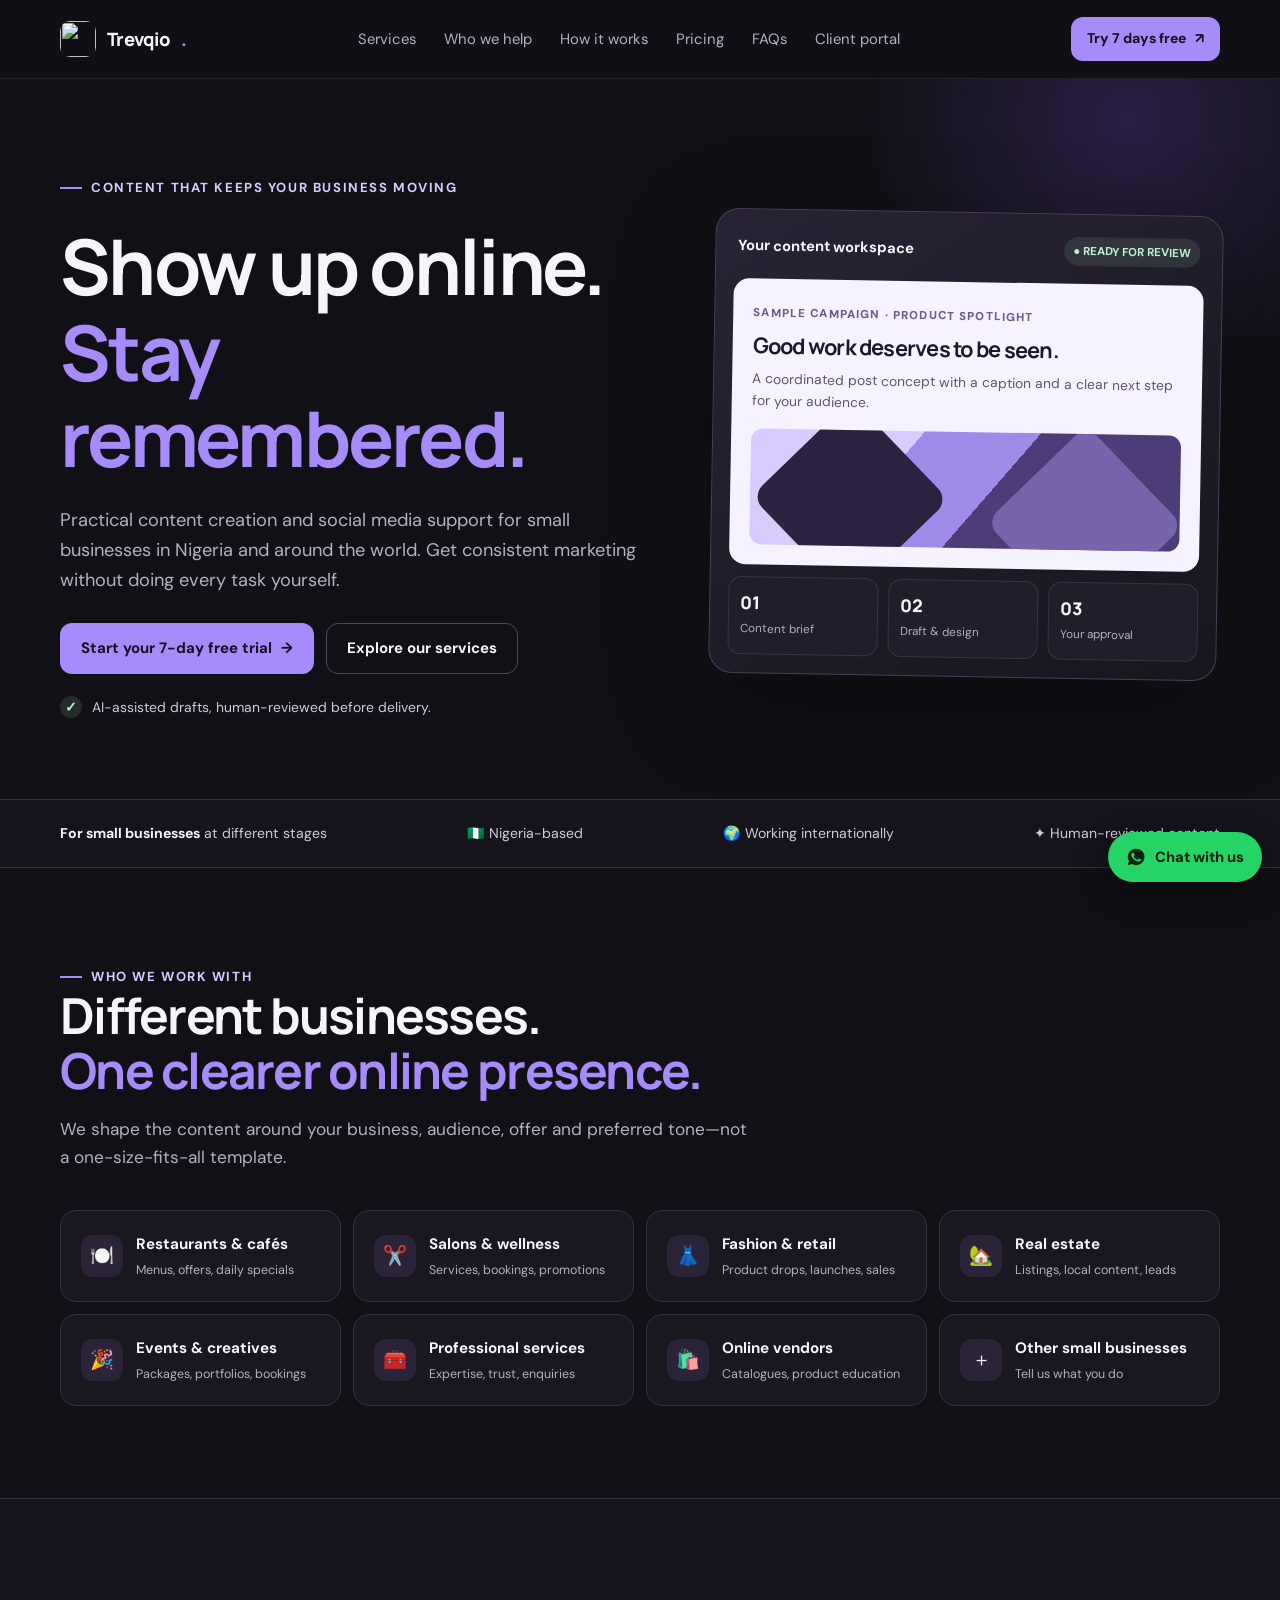
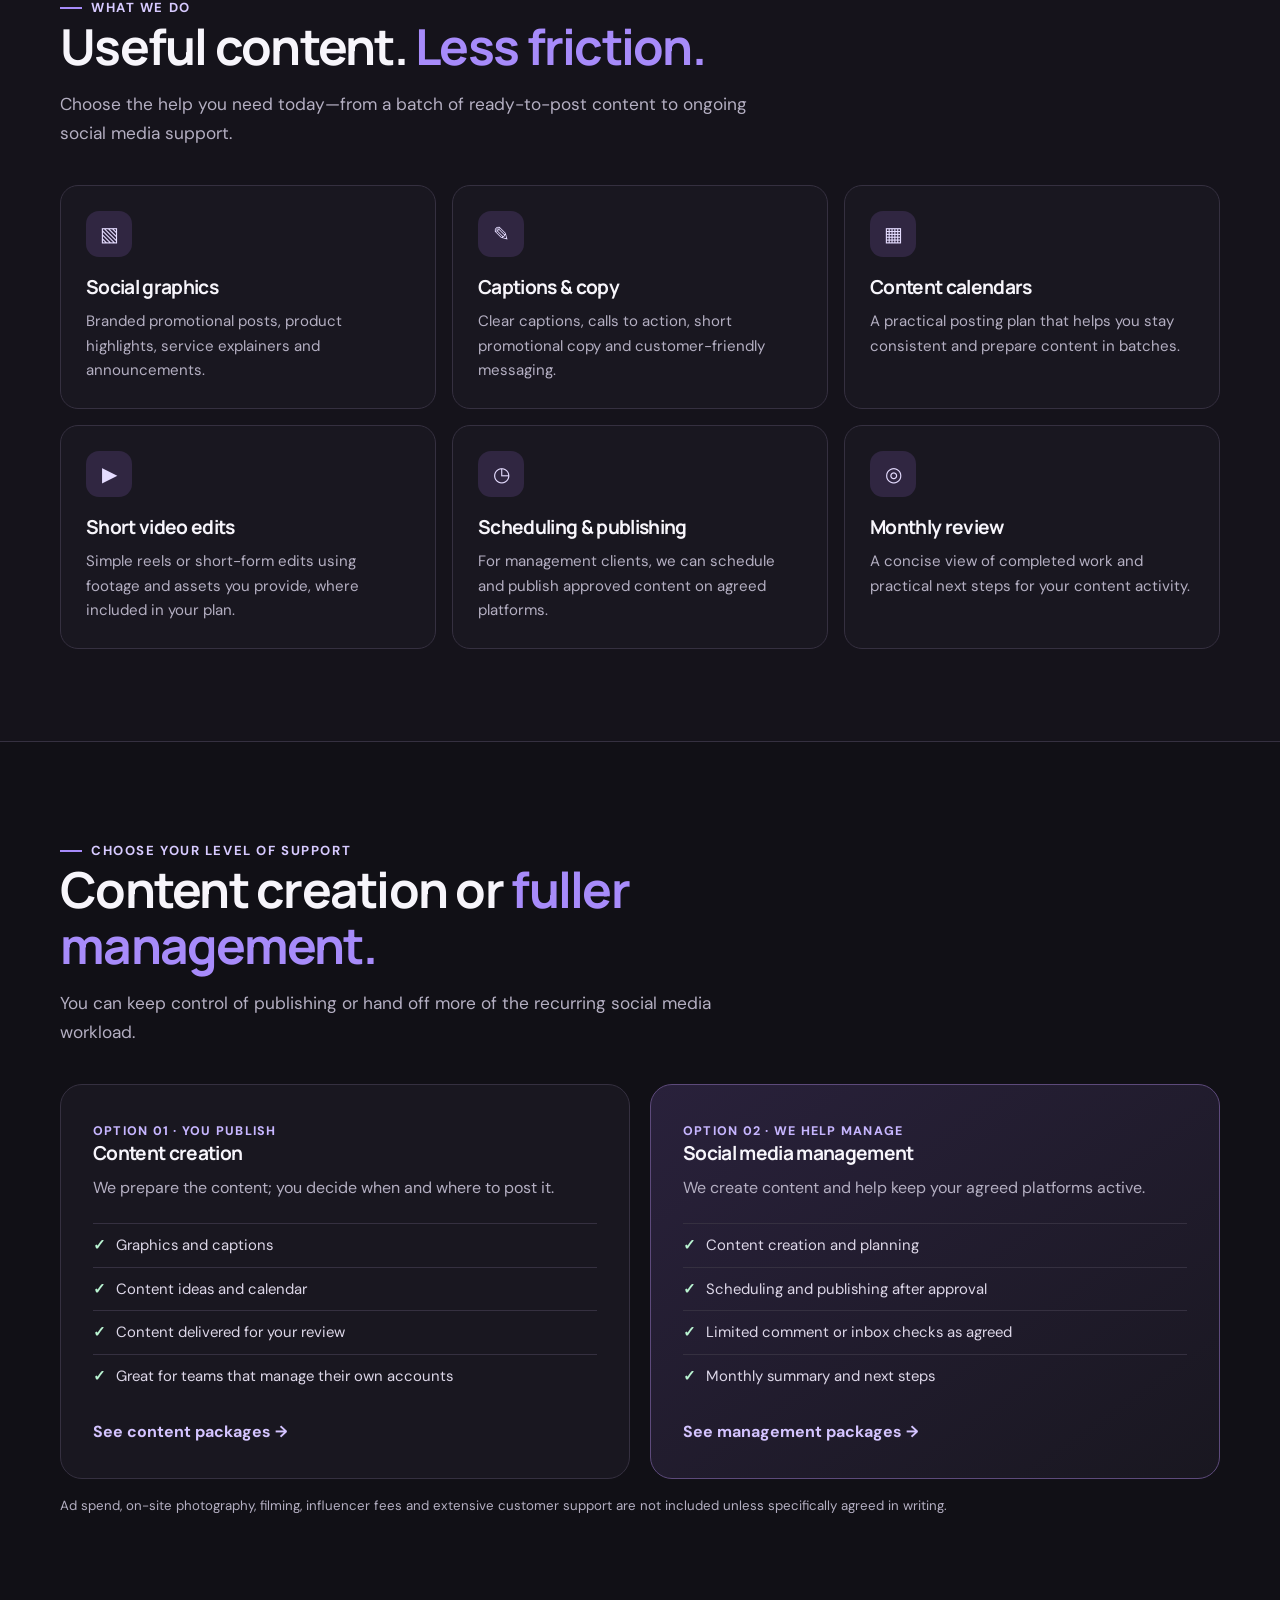
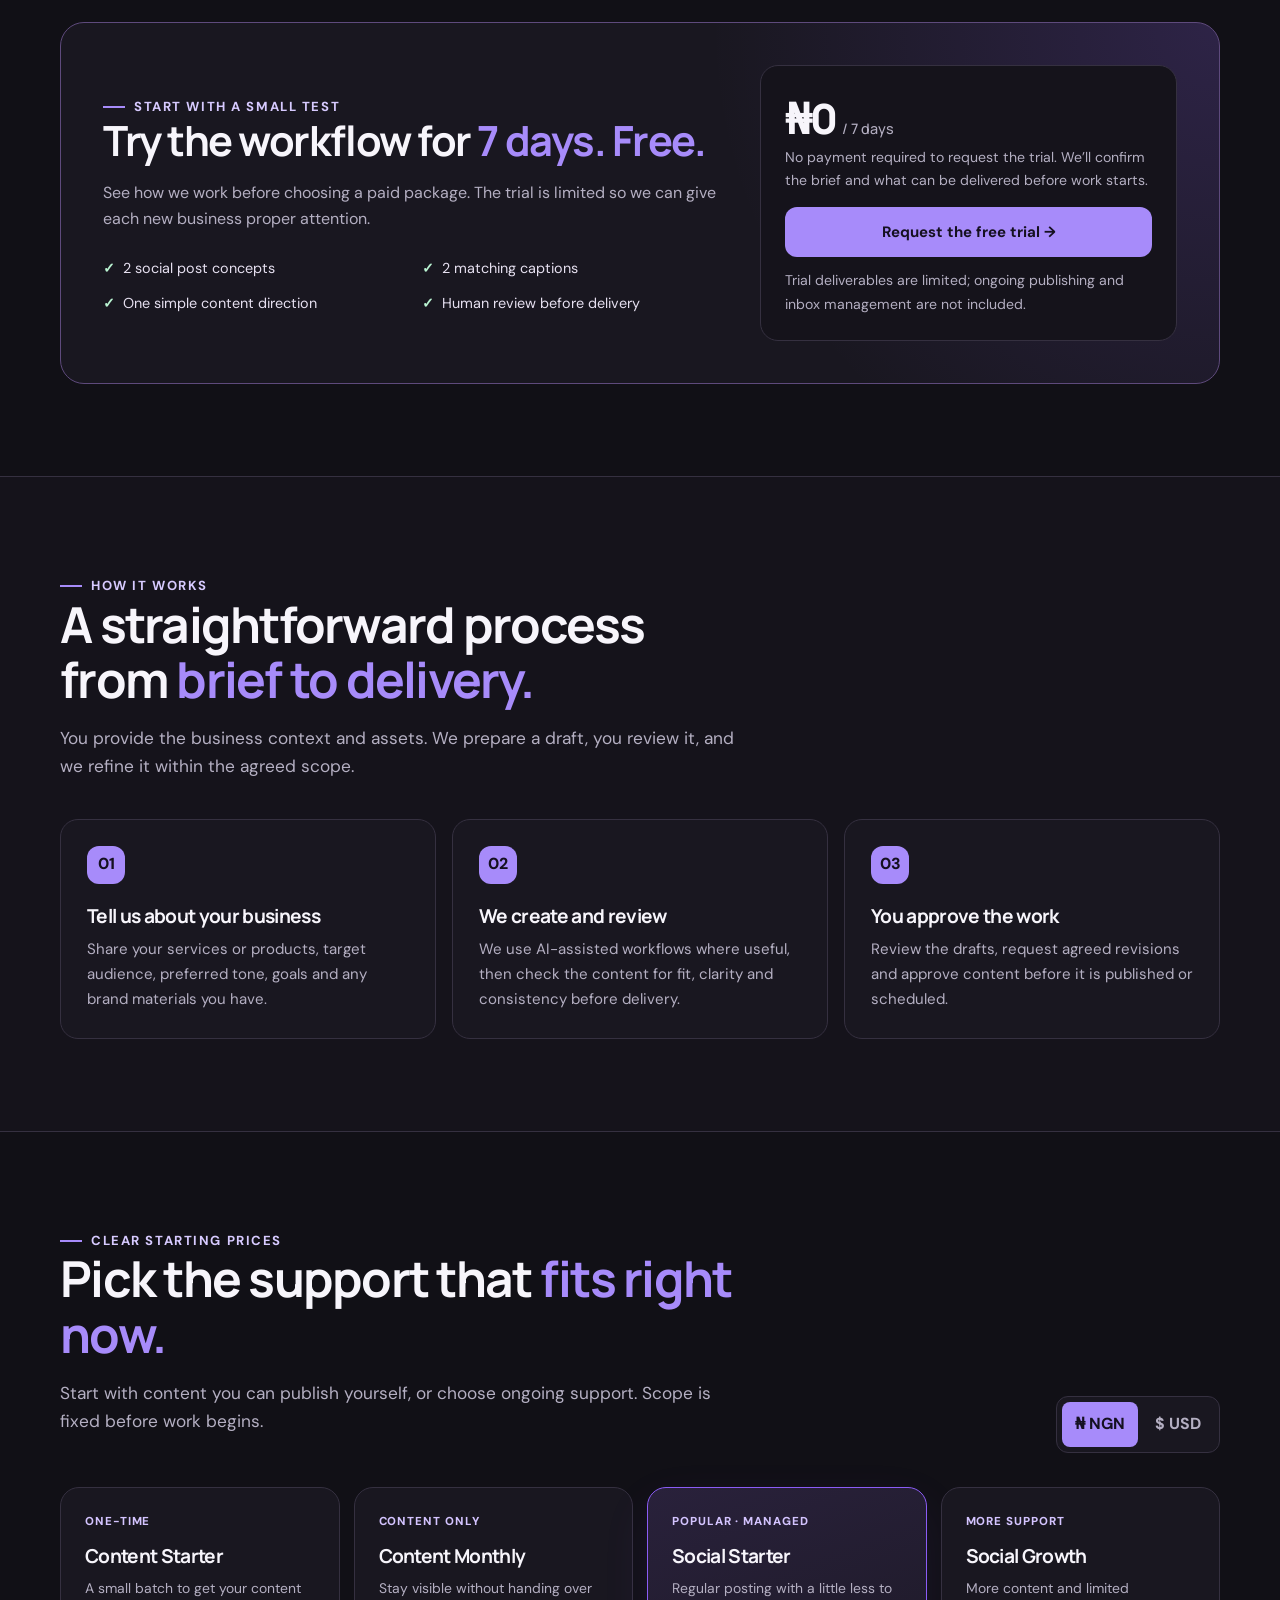
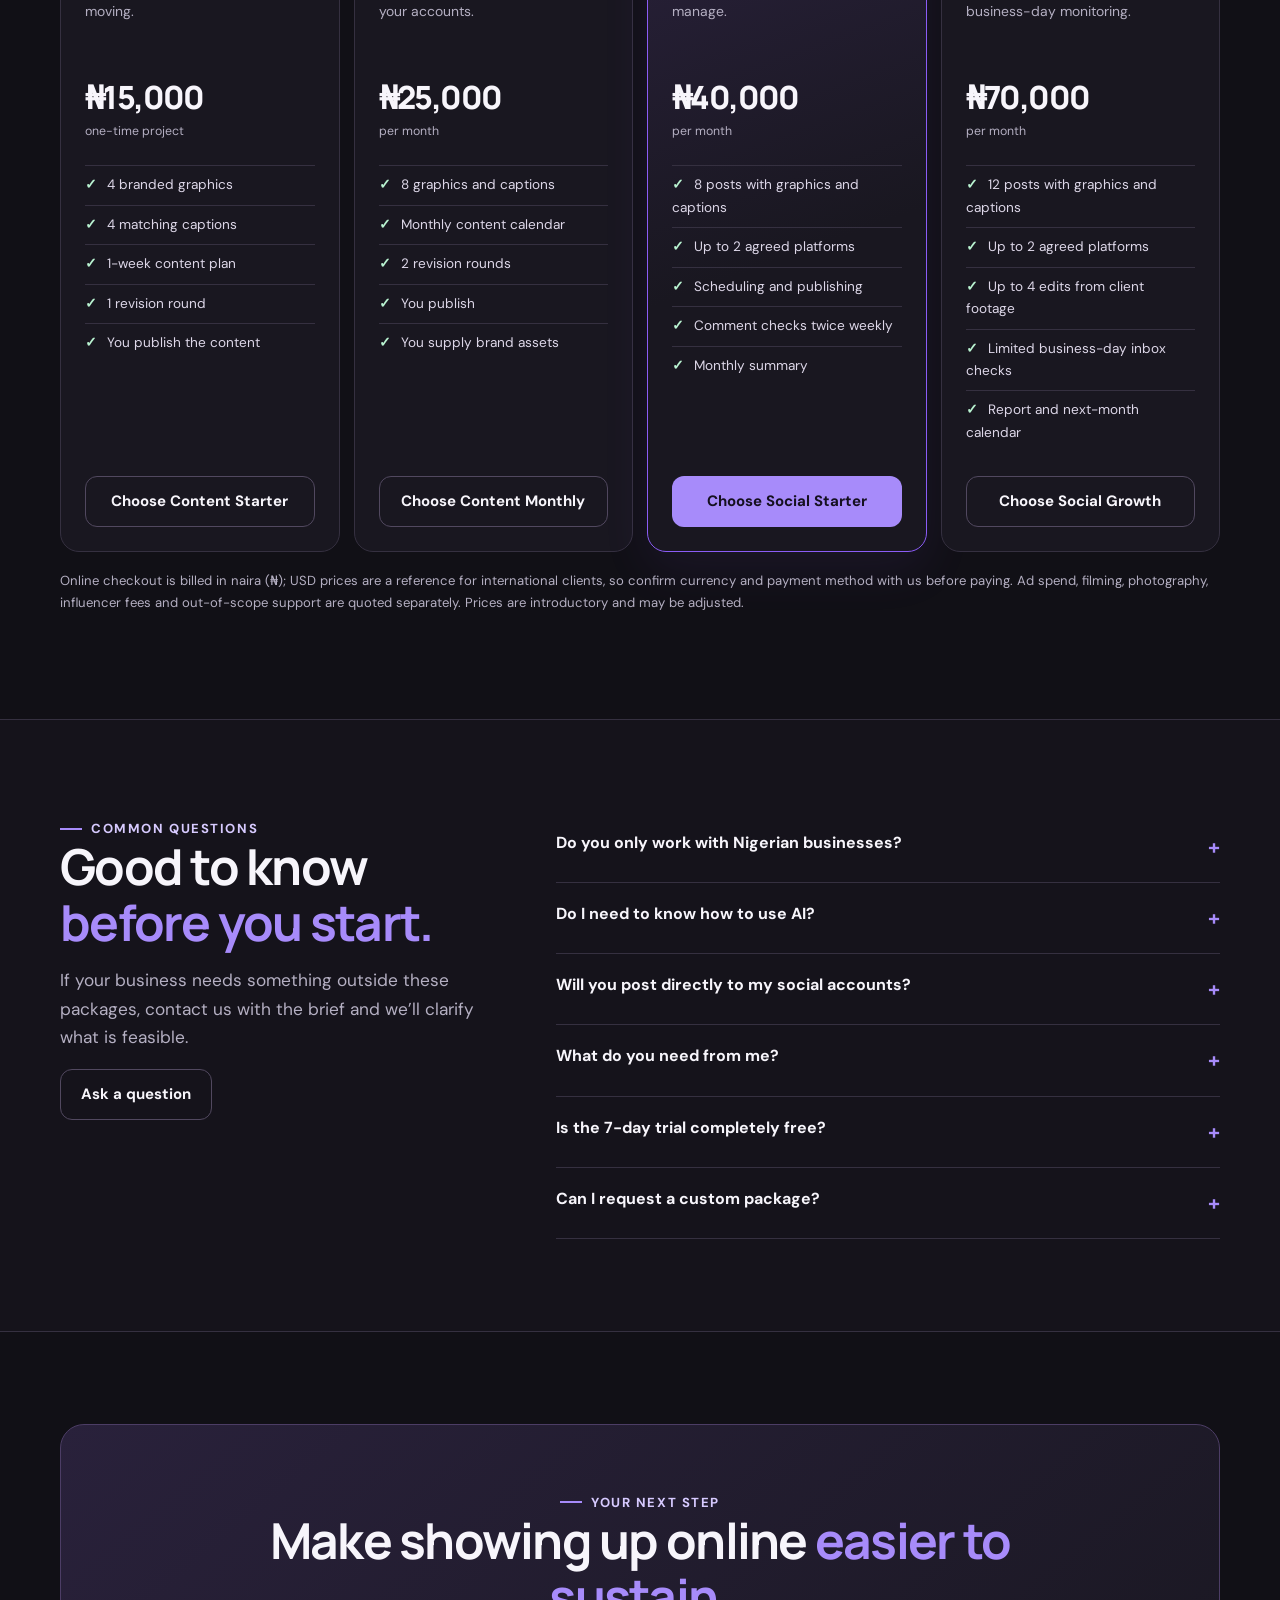
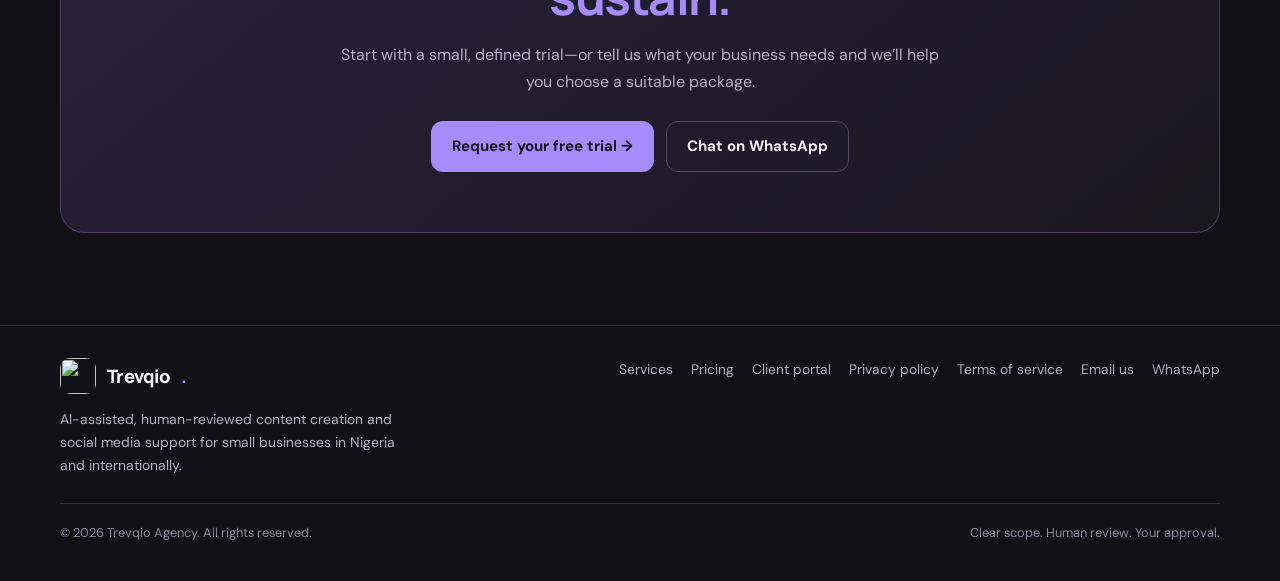
==== commit fbfda532: "Add files via upload" ====
--- a/index.html
+++ b/index.html
@@ -39,6 +39,7 @@
     @media(max-width:1050px){.hero-grid{gap:34px}.industry-grid{grid-template-columns:repeat(2,1fr)}.pricing-grid{grid-template-columns:repeat(2,1fr)}.plan-intro{min-height:auto}}
     @media(max-width:780px){.section{padding:68px 0}.hero{padding:66px 0 58px}.hero-grid{grid-template-columns:1fr}.preview-shell{max-width:560px;transform:none}.nav-links{display:none;position:fixed;inset:78px 0 auto;background:#15131b;border-bottom:1px solid var(--line);padding:20px;width:100%;flex-direction:column;align-items:stretch;gap:0}.nav-links.open{display:flex}.nav-links a{padding:13px 8px;border-bottom:1px solid rgba(255,255,255,.06)}.nav-links a:last-child{border-bottom:0}.menu-toggle{display:inline-grid;place-items:center}.nav-actions .btn{display:none}.service-grid{grid-template-columns:repeat(2,1fr)}.split,.trial-banner,.faq-grid{grid-template-columns:1fr}.trial-banner{padding:28px}.pricing-top{align-items:flex-start;flex-direction:column}.faq-grid{gap:16px}.footer-main{flex-direction:column}}
     @media(max-width:520px){.wrap{width:min(var(--max),calc(100% - 28px))}.nav{min-height:70px}.nav-links{inset:70px 0 auto}.brand{font-size:1.02rem}.brand img{width:32px;height:32px}.hero{padding-top:50px}h1{font-size:2.55rem}.hero-copy>p{font-size:1rem}.hero-actions .btn{width:100%}.industry-grid,.service-grid,.process-grid,.pricing-grid{grid-template-columns:1fr}.industry{min-height:72px}.service-card{min-height:0}.trial-items{grid-template-columns:1fr}.trial-banner{padding:23px}.trial-side{padding:20px}.plan{padding:23px}.plan-price{font-size:2.2rem}.preview-stats{gap:7px}.stat{padding:10px 8px}.stat strong{font-size:.98rem}.stat span{font-size:.68rem}.final-cta{padding:42px 20px}.final-cta .btn{width:100%}.copyright{flex-direction:column}}
+    .wa-float{position:fixed;right:18px;bottom:18px;z-index:60;display:inline-flex;align-items:center;gap:9px;background:#25d366;color:#06240f;font-weight:800;font-size:.92rem;text-decoration:none;padding:13px 18px;border-radius:99px;box-shadow:0 10px 30px rgba(0,0,0,.4);transition:transform .18s ease}.wa-float:hover{transform:translateY(-2px)}.wa-float svg{width:20px;height:20px;fill:currentColor}@media(max-width:520px){.wa-float{padding:13px;right:14px;bottom:14px}.wa-float span{display:none}.wa-float svg{width:24px;height:24px}}
     @media(prefers-reduced-motion:reduce){html{scroll-behavior:auto}.btn{transition:none}}
   </style>
 </head>
@@ -137,6 +138,7 @@
   }));
   document.querySelector('#year').textContent = new Date().getFullYear();
 </script>
+<a class="wa-float wa-link" href="https://wa.me/2348105652513" target="_blank" rel="noopener noreferrer" aria-label="Chat with Trevqio on WhatsApp"><svg viewBox="0 0 24 24" aria-hidden="true"><path d="M12.04 2a9.9 9.9 0 0 0-8.5 14.9L2 22l5.25-1.5A9.93 9.93 0 1 0 12.04 2Zm5.8 14.1c-.25.7-1.45 1.35-2 1.4-.52.05-1 .25-3.4-.7-2.9-1.15-4.75-4.1-4.9-4.3-.14-.2-1.15-1.55-1.15-2.95s.73-2.1 1-2.4c.25-.28.55-.35.75-.35h.55c.18 0 .42-.07.65.5.25.6.85 2.1.92 2.25.08.15.12.33.02.52-.1.2-.15.32-.3.5-.15.17-.32.38-.45.52-.15.15-.3.3-.13.6.17.3.78 1.28 1.68 2.07 1.15 1.02 2.12 1.34 2.42 1.5.3.15.48.12.65-.07.18-.2.75-.87.95-1.17.2-.3.4-.25.67-.15.28.1 1.75.83 2.05.98.3.15.5.22.57.35.07.12.07.72-.18 1.4Z"/></svg><span>Chat with us</span></a>
 <script type="module">
   import { createClient } from 'https://cdn.jsdelivr.net/npm/@supabase/supabase-js@2/+esm';
   import { SUPABASE_URL, SUPABASE_ANON_KEY } from './supabase-config.js';
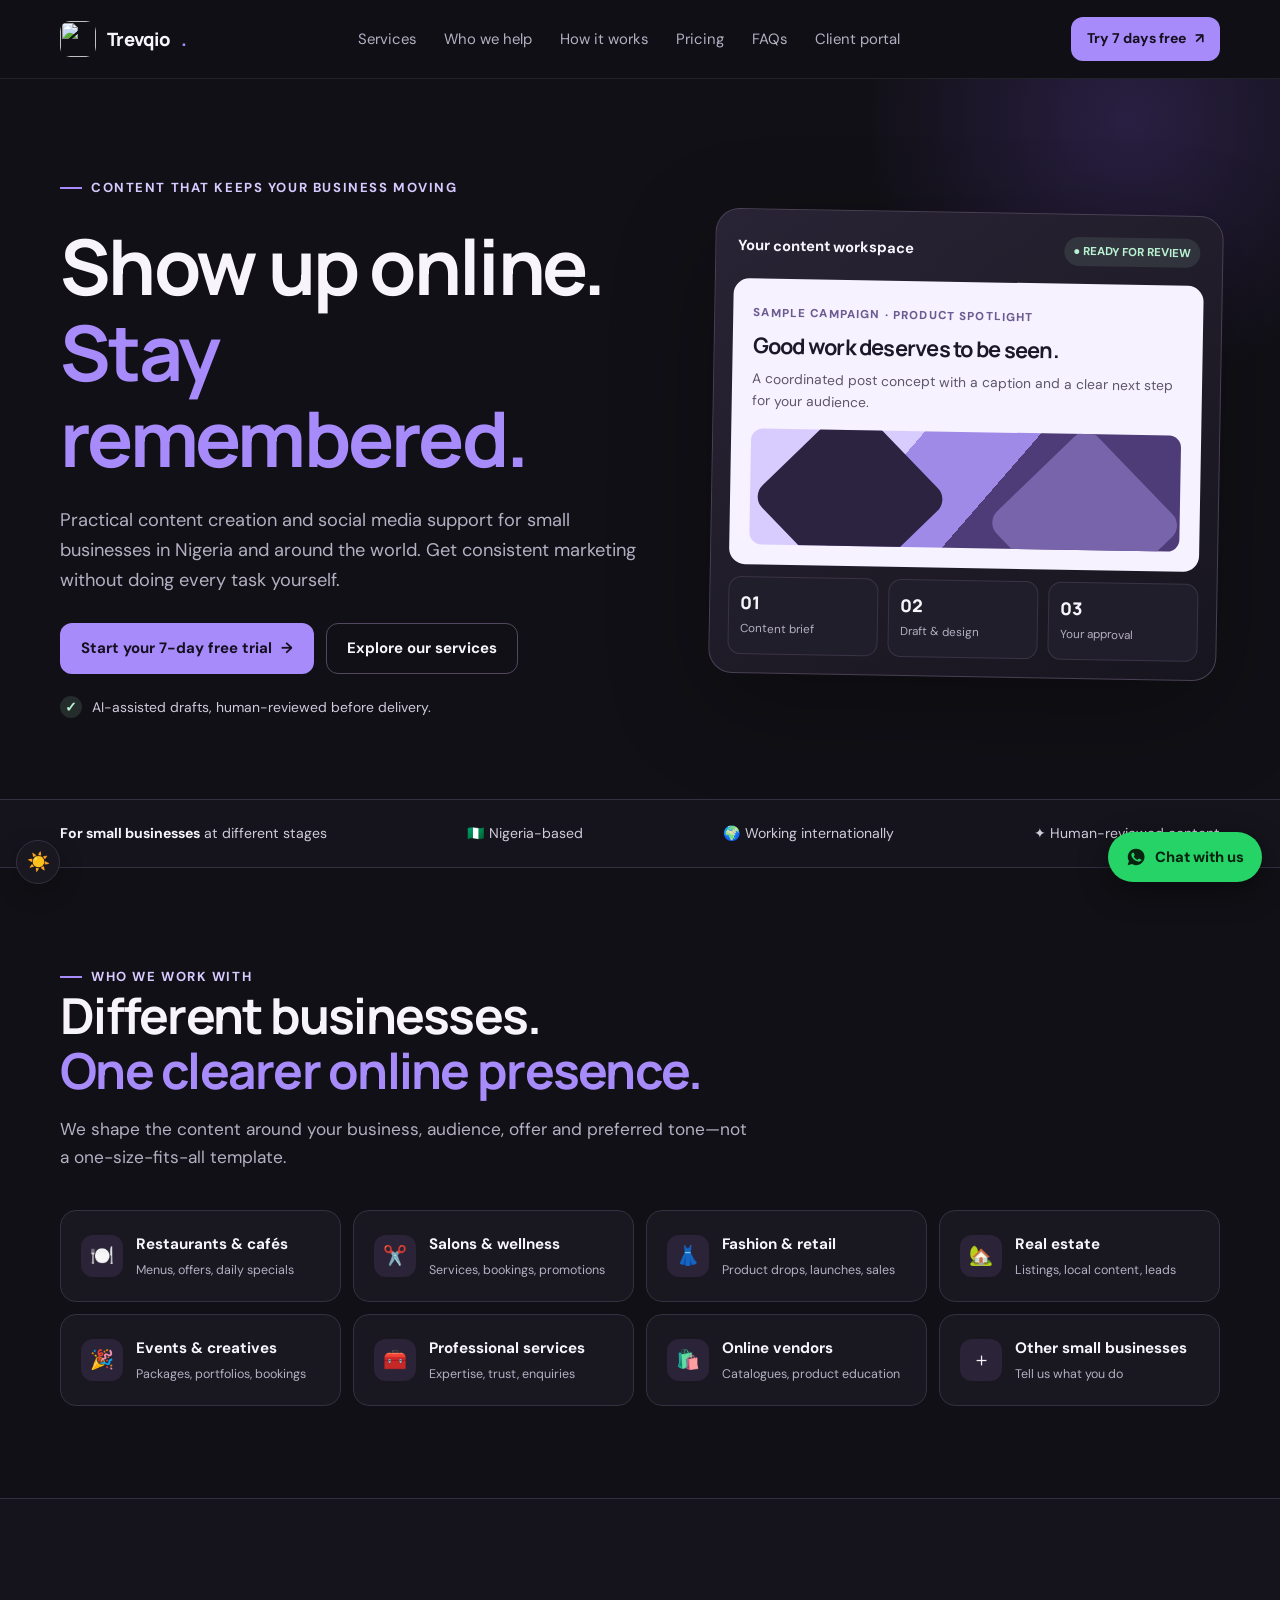
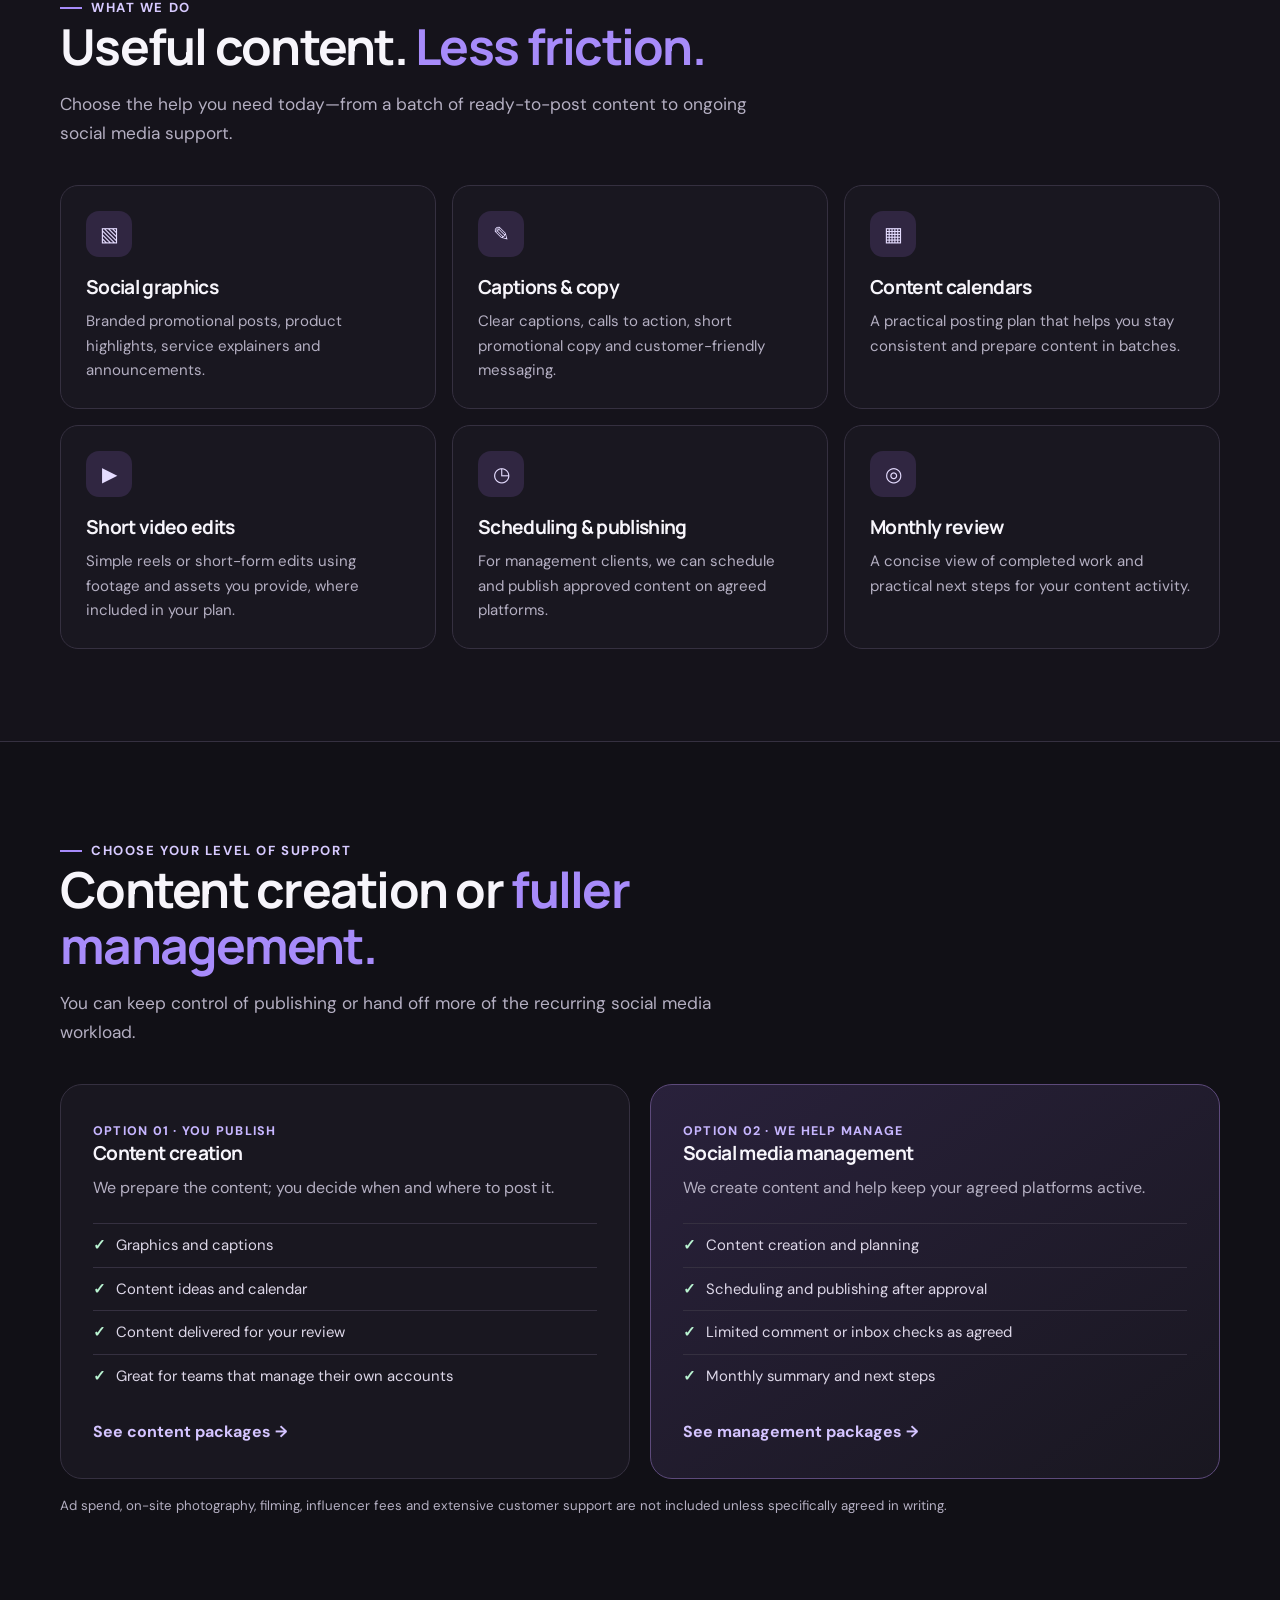
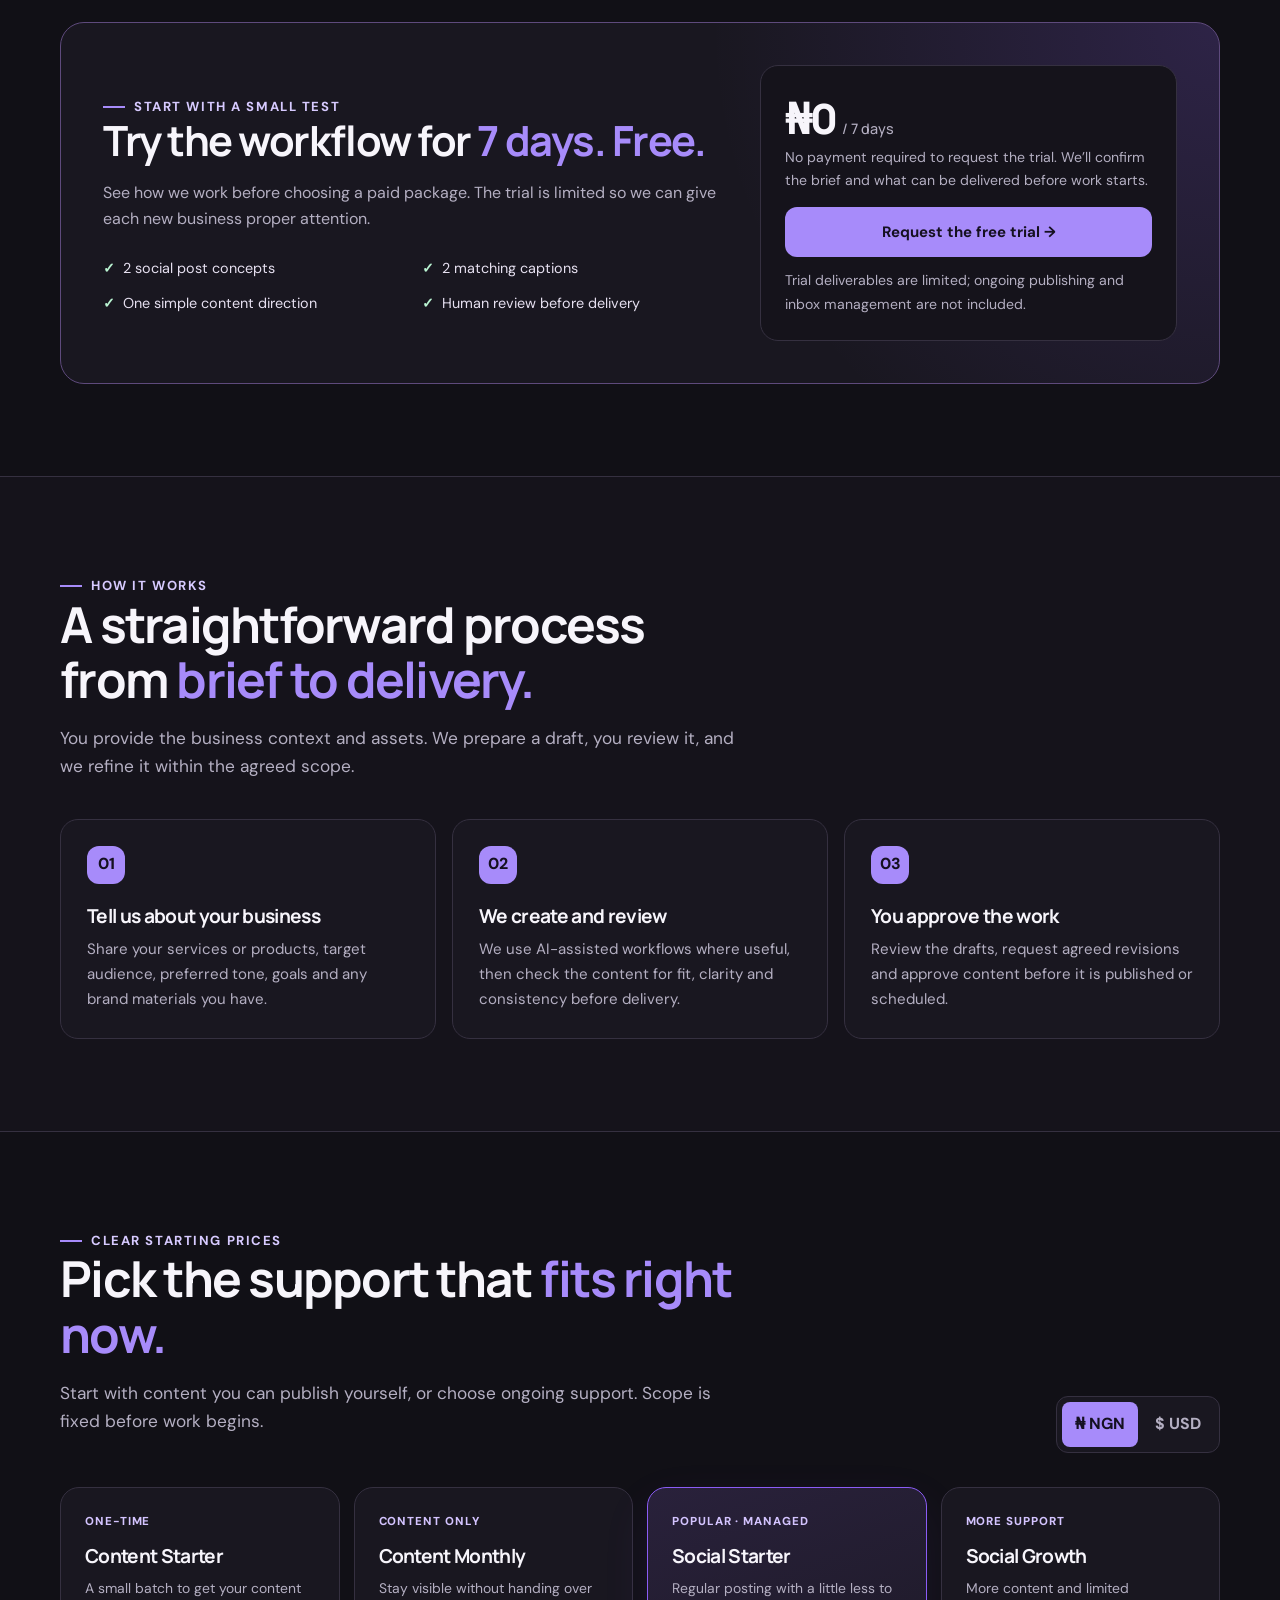
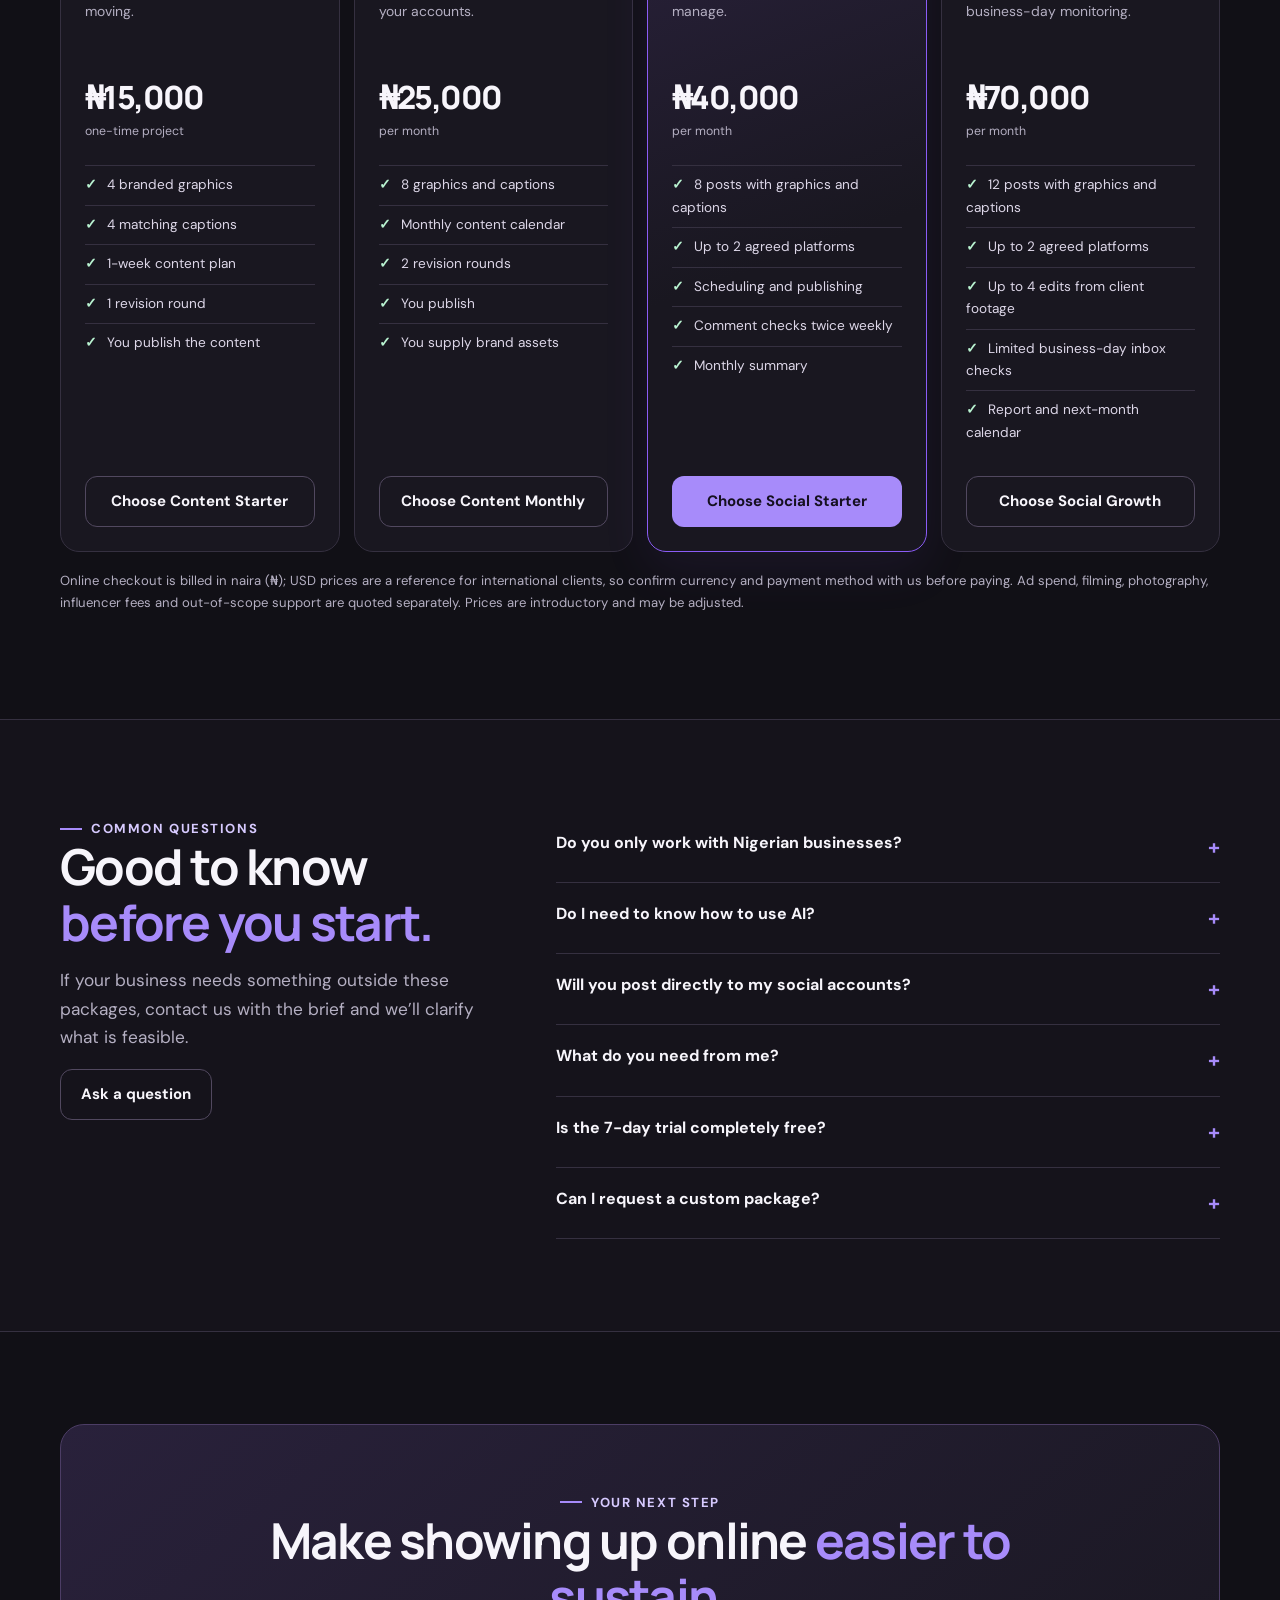
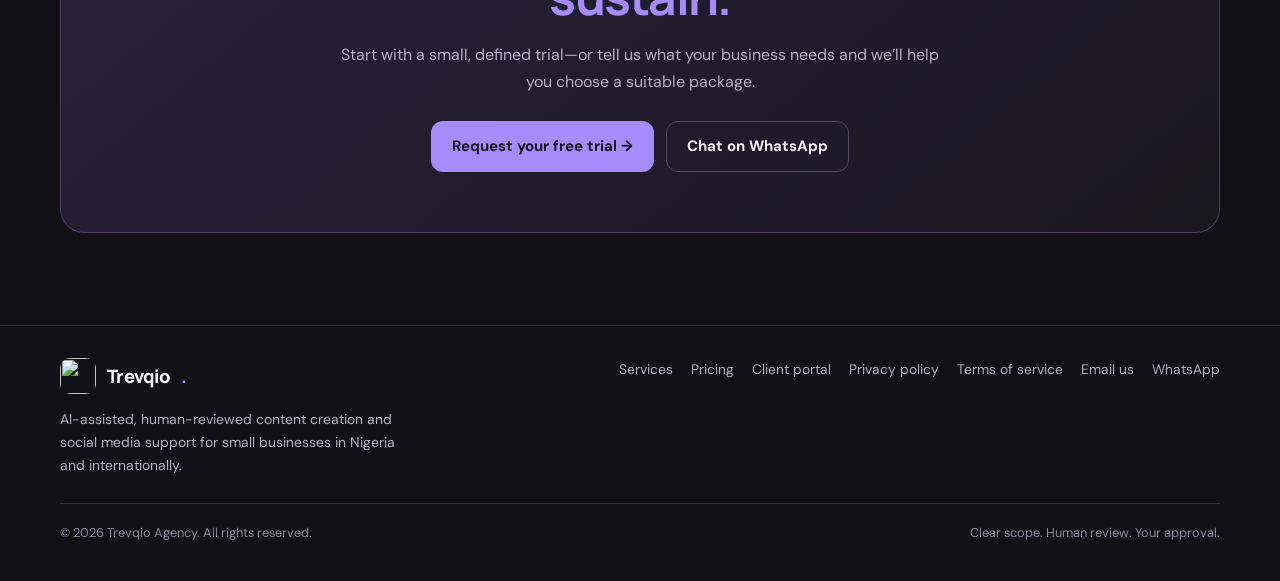
==== commit dd44175f: "Add files via upload" ====
--- a/index.html
+++ b/index.html
@@ -1,6 +1,7 @@
 <!doctype html>
 <html lang="en">
 <head>
+<script id="trevqio-theme-boot">(function(){var t='dark';try{t=localStorage.getItem('trevqio-theme')||'dark'}catch(e){}document.documentElement.setAttribute('data-theme',t==='light'?'light':'dark')})();</script>
   <meta charset="utf-8">
   <script async src="https://www.googletagmanager.com/gtag/js?id=G-0HX6JSW32K"></script>
   <script>window.dataLayer=window.dataLayer||[];function gtag(){dataLayer.push(arguments);}gtag("js",new Date());gtag("config","G-0HX6JSW32K");</script>
@@ -28,20 +29,61 @@
     .site-header{position:sticky;top:0;z-index:50;background:rgba(17,16,22,.9);backdrop-filter:blur(18px);border-bottom:1px solid rgba(255,255,255,.08)}.nav{min-height:78px;display:flex;align-items:center;justify-content:space-between;gap:24px}.brand{display:flex;align-items:center;gap:11px;text-decoration:none;font:800 1.15rem Manrope,sans-serif;letter-spacing:-.04em;white-space:nowrap}.brand img{width:36px;height:36px;object-fit:contain;border-radius:10px}.nav-links{display:flex;align-items:center;gap:28px}.nav-links a{text-decoration:none;color:var(--muted);font-size:.93rem}.nav-links a:hover,.nav-links a:focus-visible{color:var(--text)}.nav-actions{display:flex;align-items:center;gap:12px}.menu-toggle{display:none;background:none;border:1px solid var(--line);color:var(--text);border-radius:12px;width:44px;height:44px;font-size:1.25rem}
     .btn{display:inline-flex;align-items:center;justify-content:center;gap:9px;min-height:48px;padding:12px 20px;border:1px solid transparent;border-radius:12px;text-decoration:none;font-weight:700;font-size:.94rem;cursor:pointer;transition:transform .18s ease,background .18s ease,border-color .18s ease}.btn:hover{transform:translateY(-2px)}.btn-primary{background:var(--violet);color:#151020}.btn-primary:hover{background:#c4b5fd}.btn-outline{border-color:#51485f;color:var(--text);background:transparent}.btn-outline:hover{background:var(--surface2);border-color:#7d6b9d}.btn-small{min-height:42px;padding:9px 15px;font-size:.88rem}.btn-full{width:100%}.text-link{color:#d4c4ff;text-decoration:none;font-weight:700}.text-link:hover{text-decoration:underline}
     .hero{position:relative;overflow:hidden;padding:92px 0 80px}.hero:before{content:'';position:absolute;width:560px;height:560px;right:-130px;top:-240px;border-radius:50%;background:radial-gradient(circle,rgba(139,92,246,.2),rgba(139,92,246,0) 68%);pointer-events:none}.hero-grid{position:relative;display:grid;grid-template-columns:minmax(0,1.08fr) minmax(330px,.92fr);gap:56px;align-items:center}.hero-copy .eyebrow{margin-bottom:24px}.hero-copy>p{font-size:1.14rem;max-width:600px;margin-bottom:28px}.hero-actions{display:flex;flex-wrap:wrap;gap:12px}.micro-trust{display:flex;align-items:center;gap:10px;margin-top:22px;color:#d0cadc;font-size:.87rem}.micro-trust .check{display:grid;place-items:center;width:22px;height:22px;border-radius:50%;background:rgba(185,243,209,.12);color:var(--green);font-weight:800}.preview-shell{background:linear-gradient(145deg,#292435,#17151e);border:1px solid #494054;border-radius:24px;padding:18px;box-shadow:0 30px 100px rgba(0,0,0,.28);transform:rotate(1deg)}.preview-top{display:flex;justify-content:space-between;align-items:center;padding:4px 4px 18px;gap:12px}.preview-label{font-weight:700;font-size:.92rem}.live-pill{font-size:.72rem;font-weight:700;color:var(--green);background:rgba(185,243,209,.1);padding:5px 9px;border-radius:99px}.preview-card{background:#f6f2ff;color:#1d1829;border-radius:16px;padding:20px;margin-bottom:12px}.preview-card .tiny{font-size:.72rem;text-transform:uppercase;letter-spacing:.1em;font-weight:800;color:#6b5b90}.preview-card h3{font-size:1.35rem;margin:9px 0}.preview-card p{font-size:.86rem;color:#5d566b;margin-bottom:16px}.mock-art{height:116px;border-radius:12px;background:linear-gradient(130deg,#d8ccff 0 33%,#9f8ae8 33% 55%,#4d3c77 55%);position:relative;overflow:hidden}.mock-art:before,.mock-art:after{content:'';position:absolute;bottom:-22px;background:#2c2340;transform:rotate(45deg);width:140px;height:140px;border-radius:16px}.mock-art:before{left:30px}.mock-art:after{right:25px;bottom:-44px;background:#7764aa}.preview-stats{display:grid;grid-template-columns:repeat(3,1fr);gap:10px}.stat{background:#211e2b;border:1px solid #3a3346;border-radius:13px;padding:13px 11px}.stat strong{display:block;font:800 1.1rem Manrope,sans-serif}.stat span{font-size:.73rem;color:var(--muted)}
-    .trust-strip{border-block:1px solid var(--line);background:#15131b}.trust-items{display:flex;align-items:center;justify-content:space-between;gap:18px;flex-wrap:wrap;padding:22px 0}.trust-items span{font-size:.88rem;color:#d1cbdc}.trust-items strong{color:var(--text)}.industry-grid{display:grid;grid-template-columns:repeat(4,1fr);gap:12px}.industry{padding:20px;background:var(--surface);border:1px solid var(--line);border-radius:16px;display:flex;align-items:center;gap:13px;min-height:82px}.industry .industry-icon{width:42px;height:42px;display:grid;place-items:center;background:#2b2439;border-radius:12px;font-size:1.2rem;flex-shrink:0}.industry strong{font-size:.95rem}.industry small{display:block;color:var(--muted);font-size:.78rem;margin-top:3px}
+    .trust-strip{border-block:1px solid var(--line);background:var(--alt)}.trust-items{display:flex;align-items:center;justify-content:space-between;gap:18px;flex-wrap:wrap;padding:22px 0}.trust-items span{font-size:.88rem;color:#d1cbdc}.trust-items strong{color:var(--text)}.industry-grid{display:grid;grid-template-columns:repeat(4,1fr);gap:12px}.industry{padding:20px;background:var(--surface);border:1px solid var(--line);border-radius:16px;display:flex;align-items:center;gap:13px;min-height:82px}.industry .industry-icon{width:42px;height:42px;display:grid;place-items:center;background:#2b2439;border-radius:12px;font-size:1.2rem;flex-shrink:0}.industry strong{font-size:.95rem}.industry small{display:block;color:var(--muted);font-size:.78rem;margin-top:3px}
     .service-grid{display:grid;grid-template-columns:repeat(3,1fr);gap:16px}.service-card{background:var(--surface);border:1px solid var(--line);border-radius:18px;padding:25px;min-height:220px}.service-card:hover{border-color:#6c568d}.service-icon{display:grid;place-items:center;width:46px;height:46px;border-radius:13px;background:#302641;color:#e5dcff;font-size:1.25rem;margin-bottom:20px}.service-card p{font-size:.94rem;margin-bottom:0}.split{display:grid;grid-template-columns:1fr 1fr;gap:20px}.mode-card{padding:32px;border-radius:22px;border:1px solid var(--line);background:var(--surface)}.mode-card.management{background:linear-gradient(145deg,#29213b,#191720);border-color:#5d4a7b}.mode-card .mode-kicker{font-size:.78rem;text-transform:uppercase;letter-spacing:.1em;font-weight:800;color:#c7b6ff}.mode-card ul,.plan ul{list-style:none;padding:0;margin:22px 0}.mode-card li,.plan li{padding:9px 0;border-top:1px solid var(--line);color:#ddd7e8;font-size:.93rem}.mode-card li:before,.plan li:before{content:'✓';color:var(--green);font-weight:800;margin-right:10px}.note{font-size:.83rem;color:var(--muted)}
-    .trial-banner{display:grid;grid-template-columns:1.2fr .8fr;gap:32px;align-items:center;padding:42px;border:1px solid #5e4a7c;border-radius:24px;background:radial-gradient(circle at 100% 0,rgba(139,92,246,.18),transparent 42%),var(--surface)}.trial-banner h2{font-size:clamp(1.9rem,3.5vw,2.6rem)}.trial-banner p{max-width:62ch}.trial-items{display:grid;grid-template-columns:1fr 1fr;gap:12px;margin:24px 0 0}.trial-items span{font-size:.9rem;color:#e6e0f0}.trial-items span:before{content:'✓';color:var(--green);font-weight:800;margin-right:8px}.trial-side{padding:24px;background:#15131b;border:1px solid var(--line);border-radius:18px}.trial-side .free{font:800 2.6rem Manrope,sans-serif;letter-spacing:-.05em}.trial-side .free small{font-size:.9rem;color:var(--muted);font-weight:500;letter-spacing:0}.trial-side p{font-size:.88rem}
+    .trial-banner{display:grid;grid-template-columns:1.2fr .8fr;gap:32px;align-items:center;padding:42px;border:1px solid #5e4a7c;border-radius:24px;background:radial-gradient(circle at 100% 0,rgba(139,92,246,.18),transparent 42%),var(--surface)}.trial-banner h2{font-size:clamp(1.9rem,3.5vw,2.6rem)}.trial-banner p{max-width:62ch}.trial-items{display:grid;grid-template-columns:1fr 1fr;gap:12px;margin:24px 0 0}.trial-items span{font-size:.9rem;color:#e6e0f0}.trial-items span:before{content:'✓';color:var(--green);font-weight:800;margin-right:8px}.trial-side{padding:24px;background:var(--alt);border:1px solid var(--line);border-radius:18px}.trial-side .free{font:800 2.6rem Manrope,sans-serif;letter-spacing:-.05em}.trial-side .free small{font-size:.9rem;color:var(--muted);font-weight:500;letter-spacing:0}.trial-side p{font-size:.88rem}
     .process-grid{display:grid;grid-template-columns:repeat(3,1fr);gap:16px}.process-card{padding:26px;background:var(--surface);border:1px solid var(--line);border-radius:18px}.step-no{display:grid;place-items:center;width:38px;height:38px;border-radius:12px;background:var(--violet);color:#151020;font-weight:800;margin-bottom:22px}.process-card p{font-size:.94rem;margin-bottom:0}
     .pricing-top{display:flex;align-items:end;justify-content:space-between;gap:24px;margin-bottom:34px}.pricing-top .section-head{margin:0}.currency-control{display:flex;align-items:center;gap:4px;background:var(--surface);border:1px solid var(--line);border-radius:12px;padding:5px;flex-shrink:0}.currency-control button{background:transparent;border:0;color:var(--muted);border-radius:8px;padding:9px 13px;font-weight:700;cursor:pointer}.currency-control button[aria-pressed="true"]{background:var(--violet);color:#151020}.pricing-grid{display:grid;grid-template-columns:repeat(4,1fr);gap:14px;align-items:stretch}.plan{display:flex;flex-direction:column;background:var(--surface);border:1px solid var(--line);border-radius:19px;padding:24px}.plan.featured{border-color:#8b5cf6;background:linear-gradient(160deg,#29213b,#191720 55%);box-shadow:0 18px 50px rgba(139,92,246,.08)}.plan-badge{align-self:flex-start;font-size:.72rem;text-transform:uppercase;letter-spacing:.08em;font-weight:800;color:#d4c4ff;margin-bottom:15px}.plan h3{font-size:1.2rem}.plan-intro{font-size:.87rem;min-height:68px}.plan-price{font:800 2rem Manrope,sans-serif;letter-spacing:-.05em;margin:16px 0 2px;white-space:nowrap}.plan-price small{font:500 .83rem 'DM Sans',sans-serif;color:var(--muted);letter-spacing:0}.plan .billing-note{font-size:.77rem;color:var(--muted);margin-bottom:12px}.plan ul{margin:12px 0 24px;flex:1}.plan li{font-size:.85rem;padding:8px 0}.plan .btn{margin-top:auto}.price-disclaimer{font-size:.82rem;margin-top:18px}
     .faq-grid{display:grid;grid-template-columns:.8fr 1.2fr;gap:54px}.faq-list details{border-bottom:1px solid var(--line);padding:18px 0}.faq-list summary{cursor:pointer;list-style:none;font-weight:700;display:flex;justify-content:space-between;gap:18px}.faq-list summary::-webkit-details-marker{display:none}.faq-list summary:after{content:'+';color:var(--violet);font-size:1.3rem}.faq-list details[open] summary:after{content:'−'}.faq-list details p{margin:12px 26px 0 0;font-size:.94rem}.final-cta{padding:60px 30px;text-align:center;background:linear-gradient(140deg,#29213b,#191720);border:1px solid #4c3d65;border-radius:24px}.final-cta h2{max-width:760px;margin:0 auto 18px}.final-cta p{max-width:600px;margin:0 auto 26px}.final-cta .hero-actions{justify-content:center}
     footer{border-top:1px solid var(--line);padding:32px 0 38px}.footer-main{display:flex;justify-content:space-between;gap:28px;align-items:flex-start}.footer-brand p{font-size:.87rem;max-width:360px;margin:14px 0 0}.footer-links{display:flex;flex-wrap:wrap;gap:18px;font-size:.86rem}.footer-links a{color:var(--muted);text-decoration:none}.footer-links a:hover{color:var(--text)}.copyright{border-top:1px solid var(--line);margin-top:26px;padding-top:18px;color:#8e879d;font-size:.8rem;display:flex;justify-content:space-between;gap:12px;flex-wrap:wrap}
     :focus-visible{outline:3px solid #c4b5fd;outline-offset:3px}.hide{display:none!important}
     @media(max-width:1050px){.hero-grid{gap:34px}.industry-grid{grid-template-columns:repeat(2,1fr)}.pricing-grid{grid-template-columns:repeat(2,1fr)}.plan-intro{min-height:auto}}
-    @media(max-width:780px){.section{padding:68px 0}.hero{padding:66px 0 58px}.hero-grid{grid-template-columns:1fr}.preview-shell{max-width:560px;transform:none}.nav-links{display:none;position:fixed;inset:78px 0 auto;background:#15131b;border-bottom:1px solid var(--line);padding:20px;width:100%;flex-direction:column;align-items:stretch;gap:0}.nav-links.open{display:flex}.nav-links a{padding:13px 8px;border-bottom:1px solid rgba(255,255,255,.06)}.nav-links a:last-child{border-bottom:0}.menu-toggle{display:inline-grid;place-items:center}.nav-actions .btn{display:none}.service-grid{grid-template-columns:repeat(2,1fr)}.split,.trial-banner,.faq-grid{grid-template-columns:1fr}.trial-banner{padding:28px}.pricing-top{align-items:flex-start;flex-direction:column}.faq-grid{gap:16px}.footer-main{flex-direction:column}}
+    @media(max-width:780px){.section{padding:68px 0}.hero{padding:66px 0 58px}.hero-grid{grid-template-columns:1fr}.preview-shell{max-width:560px;transform:none}.nav-links{display:none;position:fixed;inset:78px 0 auto;background:var(--alt);border-bottom:1px solid var(--line);padding:20px;width:100%;flex-direction:column;align-items:stretch;gap:0}.nav-links.open{display:flex}.nav-links a{padding:13px 8px;border-bottom:1px solid rgba(255,255,255,.06)}.nav-links a:last-child{border-bottom:0}.menu-toggle{display:inline-grid;place-items:center}.nav-actions .btn{display:none}.service-grid{grid-template-columns:repeat(2,1fr)}.split,.trial-banner,.faq-grid{grid-template-columns:1fr}.trial-banner{padding:28px}.pricing-top{align-items:flex-start;flex-direction:column}.faq-grid{gap:16px}.footer-main{flex-direction:column}}
     @media(max-width:520px){.wrap{width:min(var(--max),calc(100% - 28px))}.nav{min-height:70px}.nav-links{inset:70px 0 auto}.brand{font-size:1.02rem}.brand img{width:32px;height:32px}.hero{padding-top:50px}h1{font-size:2.55rem}.hero-copy>p{font-size:1rem}.hero-actions .btn{width:100%}.industry-grid,.service-grid,.process-grid,.pricing-grid{grid-template-columns:1fr}.industry{min-height:72px}.service-card{min-height:0}.trial-items{grid-template-columns:1fr}.trial-banner{padding:23px}.trial-side{padding:20px}.plan{padding:23px}.plan-price{font-size:2.2rem}.preview-stats{gap:7px}.stat{padding:10px 8px}.stat strong{font-size:.98rem}.stat span{font-size:.68rem}.final-cta{padding:42px 20px}.final-cta .btn{width:100%}.copyright{flex-direction:column}}
     .wa-float{position:fixed;right:18px;bottom:18px;z-index:60;display:inline-flex;align-items:center;gap:9px;background:#25d366;color:#06240f;font-weight:800;font-size:.92rem;text-decoration:none;padding:13px 18px;border-radius:99px;box-shadow:0 10px 30px rgba(0,0,0,.4);transition:transform .18s ease}.wa-float:hover{transform:translateY(-2px)}.wa-float svg{width:20px;height:20px;fill:currentColor}@media(max-width:520px){.wa-float{padding:13px;right:14px;bottom:14px}.wa-float span{display:none}.wa-float svg{width:24px;height:24px}}
     @media(prefers-reduced-motion:reduce){html{scroll-behavior:auto}.btn{transition:none}}
   </style>
+<style id="trevqio-index-extra">
+:root{--alt:#15131b}
+html{color-scheme:dark}
+.theme-toggle{position:fixed;left:16px;bottom:16px;z-index:70;width:44px;height:44px;border-radius:50%;border:1px solid var(--line);background:var(--surface);color:var(--text);cursor:pointer;font-size:1.15rem;line-height:1;display:grid;place-items:center;box-shadow:0 8px 24px rgba(0,0,0,.22);padding:0}.theme-toggle:hover{border-color:var(--violet)}
+/* Our work */
+.work-grid{display:grid;grid-template-columns:repeat(3,1fr);gap:16px}
+.work-card{background:var(--surface);border:1px solid var(--line);border-radius:18px;overflow:hidden}
+.work-media{aspect-ratio:4/3;background:var(--surface2);position:relative}
+.work-media img,.work-media video,.work-media iframe{width:100%;height:100%;border:0;display:block}
+.work-media img{object-fit:cover;cursor:zoom-in}.work-media video{object-fit:contain;background:#000}
+.work-body{padding:14px 16px}.work-body strong{display:block;font-size:.98rem}.work-body span{display:block;color:var(--muted);font-size:.88rem;margin-top:2px}
+.lightbox{position:fixed;inset:0;background:rgba(0,0,0,.9);z-index:100;display:none;align-items:center;justify-content:center;padding:20px;cursor:zoom-out}.lightbox.open{display:flex}.lightbox img{max-width:100%;max-height:92vh;border-radius:12px}
+@media(max-width:1050px){.work-grid{grid-template-columns:repeat(2,1fr)}}
+@media(max-width:520px){.work-grid{grid-template-columns:1fr}}
+/* Light theme */
+html[data-theme="light"]{color-scheme:light;--bg:#f7f5fc;--surface:#ffffff;--surface2:#f1ecfb;--text:#1b1626;--muted:#5d566b;--line:#e1d9f0;--violet:#7c5cf0;--violet2:#6a47e6;--green:#17794a;--alt:#f0ebfa}
+html[data-theme="light"] body{background:radial-gradient(circle at 92% -8%,rgba(124,92,240,.12),transparent 520px),#f7f5fc}
+html[data-theme="light"] .site-header{background:rgba(247,245,252,.92);border-bottom-color:var(--line)}
+html[data-theme="light"] .eyebrow,html[data-theme="light"] .text-link,html[data-theme="light"] .plan-badge,html[data-theme="light"] .mode-card .mode-kicker{color:#6a47e6}
+html[data-theme="light"] .btn-primary,html[data-theme="light"] .step-no,html[data-theme="light"] .currency-control button[aria-pressed="true"]{color:#fff}
+html[data-theme="light"] .btn-primary:hover{background:#6a47e6}
+html[data-theme="light"] .btn-outline{border-color:#cdbff2}html[data-theme="light"] .btn-outline:hover{background:var(--surface2);border-color:#9b86d6}
+html[data-theme="light"] .micro-trust,html[data-theme="light"] .trust-items span{color:var(--muted)}
+html[data-theme="light"] .live-pill{background:rgba(23,121,74,.1)}
+html[data-theme="light"] .micro-trust .check{background:rgba(23,121,74,.12)}
+html[data-theme="light"] .preview-shell{background:linear-gradient(145deg,#ffffff,#efe9fb);border-color:var(--line);box-shadow:0 30px 80px rgba(80,60,140,.12)}
+html[data-theme="light"] .preview-card{border:1px solid #e1d9f0}
+html[data-theme="light"] .stat{background:var(--surface2);border-color:var(--line)}
+html[data-theme="light"] .industry .industry-icon{background:#ece5fb}
+html[data-theme="light"] .service-card:hover{border-color:#b7a4ec}
+html[data-theme="light"] .service-icon{background:#ece5fb;color:#6a47e6}
+html[data-theme="light"] .mode-card.management{background:linear-gradient(145deg,#efe8ff,#ffffff);border-color:#cdbff2}
+html[data-theme="light"] .mode-card li,html[data-theme="light"] .plan li,html[data-theme="light"] .trial-items span{color:#3a3448}
+html[data-theme="light"] .trial-banner{border-color:#cdbff2}
+html[data-theme="light"] .plan.featured{background:linear-gradient(160deg,#efe8ff,#ffffff 60%);border-color:#7c5cf0;box-shadow:0 18px 50px rgba(124,92,240,.1)}
+html[data-theme="light"] .final-cta{background:linear-gradient(140deg,#efe8ff,#ffffff);border-color:#cdbff2}
+html[data-theme="light"] .copyright{color:var(--muted)}
+html[data-theme="light"] :focus-visible{outline-color:#7c5cf0}
+html[data-theme="light"] .wa-float{box-shadow:0 10px 30px rgba(0,0,0,.2)}
+@media(max-width:780px){html[data-theme="light"] .nav-links{background:#f0ebfa}}
+</style>
 </head>
 <body>
 <a class="skip" href="#main">Skip to content</a>
@@ -49,7 +91,7 @@
   <div class="wrap nav">
     <a class="brand" href="#top" aria-label="Trevqio Agency home"><img src="assets/trevqio-icon.png" alt="">Trevqio<span class="accent">.</span></a>
     <nav class="nav-links" id="primary-nav" aria-label="Main navigation">
-      <a href="#services">Services</a><a href="#who-we-help">Who we help</a><a href="#how-it-works">How it works</a><a href="#pricing">Pricing</a><a href="#faq">FAQs</a><a href="login.html">Client portal</a>
+      <a href="#services">Services</a><a href="#work" id="nav-work" class="hide">Our work</a><a href="#who-we-help">Who we help</a><a href="#how-it-works">How it works</a><a href="#pricing">Pricing</a><a href="#faq">FAQs</a><a href="login.html">Client portal</a>
     </nav>
     <div class="nav-actions"><a class="btn btn-primary btn-small" href="login.html?plan=7-day%20free%20trial">Try 7 days free <span aria-hidden="true">↗</span></a><button class="menu-toggle" type="button" aria-expanded="false" aria-controls="primary-nav" aria-label="Open navigation menu">☰</button></div>
   </div>
@@ -69,6 +111,7 @@
     </div>
   </div></section>
   <div class="trust-strip"><div class="wrap trust-items"><span><strong>For small businesses</strong> at different stages</span><span>🇳🇬 Nigeria-based</span><span>🌍 Working internationally</span><span>✦ Human-reviewed content</span></div></div>
+  <section class="section hide" id="work"><div class="wrap"><div class="section-head"><span class="eyebrow">Our work</span><h2>See what we <span class="accent">create.</span></h2><p>A look at recent content and projects.</p></div><div class="work-grid" id="work-grid"></div></div></section>
   <section class="section" id="who-we-help"><div class="wrap"><div class="section-head"><span class="eyebrow">Who we work with</span><h2>Different businesses.<br><span class="accent">One clearer online presence.</span></h2><p>We shape the content around your business, audience, offer and preferred tone—not a one-size-fits-all template.</p></div>
     <div class="industry-grid">
       <div class="industry"><span class="industry-icon" aria-hidden="true">🍽️</span><div><strong>Restaurants & cafés</strong><small>Menus, offers, daily specials</small></div></div>
@@ -81,7 +124,7 @@
       <div class="industry"><span class="industry-icon" aria-hidden="true">＋</span><div><strong>Other small businesses</strong><small>Tell us what you do</small></div></div>
     </div>
   </div></section>
-  <section class="section" id="services" style="background:#15131b;border-block:1px solid var(--line)"><div class="wrap"><div class="section-head"><span class="eyebrow">What we do</span><h2>Useful content. <span class="accent">Less friction.</span></h2><p>Choose the help you need today—from a batch of ready-to-post content to ongoing social media support.</p></div>
+  <section class="section" id="services" style="background:var(--alt);border-block:1px solid var(--line)"><div class="wrap"><div class="section-head"><span class="eyebrow">What we do</span><h2>Useful content. <span class="accent">Less friction.</span></h2><p>Choose the help you need today—from a batch of ready-to-post content to ongoing social media support.</p></div>
     <div class="service-grid">
       <article class="service-card"><div class="service-icon" aria-hidden="true">▧</div><h3>Social graphics</h3><p>Branded promotional posts, product highlights, service explainers and announcements.</p></article>
       <article class="service-card"><div class="service-icon" aria-hidden="true">✎</div><h3>Captions & copy</h3><p>Clear captions, calls to action, short promotional copy and customer-friendly messaging.</p></article>
@@ -97,7 +140,7 @@
     </div><p class="note" style="margin-top:16px">Ad spend, on-site photography, filming, influencer fees and extensive customer support are not included unless specifically agreed in writing.</p>
   </div></section>
   <section class="section" id="trial" style="padding-top:0"><div class="wrap"><div class="trial-banner"><div><span class="eyebrow">Start with a small test</span><h2>Try the workflow for <span class="accent">7 days. Free.</span></h2><p>See how we work before choosing a paid package. The trial is limited so we can give each new business proper attention.</p><div class="trial-items"><span>2 social post concepts</span><span>2 matching captions</span><span>One simple content direction</span><span>Human review before delivery</span></div></div><aside class="trial-side"><div class="free">₦0 <small>/ 7 days</small></div><p>No payment required to request the trial. We’ll confirm the brief and what can be delivered before work starts.</p><a class="btn btn-primary btn-full" href="login.html?plan=7-day%20free%20trial">Request the free trial →</a><p class="note" style="margin:12px 0 0">Trial deliverables are limited; ongoing publishing and inbox management are not included.</p></aside></div></div></section>
-  <section class="section" id="how-it-works" style="background:#15131b;border-block:1px solid var(--line)"><div class="wrap"><div class="section-head"><span class="eyebrow">How it works</span><h2>A straightforward process from <span class="accent">brief to delivery.</span></h2><p>You provide the business context and assets. We prepare a draft, you review it, and we refine it within the agreed scope.</p></div>
+  <section class="section" id="how-it-works" style="background:var(--alt);border-block:1px solid var(--line)"><div class="wrap"><div class="section-head"><span class="eyebrow">How it works</span><h2>A straightforward process from <span class="accent">brief to delivery.</span></h2><p>You provide the business context and assets. We prepare a draft, you review it, and we refine it within the agreed scope.</p></div>
     <div class="process-grid"><article class="process-card"><div class="step-no">01</div><h3>Tell us about your business</h3><p>Share your services or products, target audience, preferred tone, goals and any brand materials you have.</p></article><article class="process-card"><div class="step-no">02</div><h3>We create and review</h3><p>We use AI-assisted workflows where useful, then check the content for fit, clarity and consistency before delivery.</p></article><article class="process-card"><div class="step-no">03</div><h3>You approve the work</h3><p>Review the drafts, request agreed revisions and approve content before it is published or scheduled.</p></article></div>
   </div></section>
   <section class="section" id="pricing"><div class="wrap"><div class="pricing-top"><div class="section-head"><span class="eyebrow">Clear starting prices</span><h2>Pick the support that <span class="accent">fits right now.</span></h2><p>Start with content you can publish yourself, or choose ongoing support. Scope is fixed before work begins.</p></div><div class="currency-control" aria-label="Choose displayed currency"><button type="button" data-currency="NGN" aria-pressed="true">₦ NGN</button><button type="button" data-currency="USD" aria-pressed="false">$ USD</button></div></div>
@@ -105,7 +148,7 @@
 <article class="plan"><span class="plan-badge">One-time</span><h3>Content Starter</h3><p class="plan-intro">A small batch to get your content moving.</p><div class="plan-price" data-ngn="₦15,000" data-usd="$29">₦15,000</div><div class="billing-note">one-time project</div><ul><li>4 branded graphics</li><li>4 matching captions</li><li>1-week content plan</li><li>1 revision round</li><li>You publish the content</li></ul><a class="btn btn-outline btn-full" href="login.html?plan=Content%20Starter%20%E2%80%94%20%E2%82%A615%2C000%20one-time">Choose Content Starter</a></article><article class="plan"><span class="plan-badge">Content only</span><h3>Content Monthly</h3><p class="plan-intro">Stay visible without handing over your accounts.</p><div class="plan-price" data-ngn="₦25,000" data-usd="$59">₦25,000</div><div class="billing-note">per month</div><ul><li>8 graphics and captions</li><li>Monthly content calendar</li><li>2 revision rounds</li><li>You publish</li><li>You supply brand assets</li></ul><a class="btn btn-outline btn-full" href="login.html?plan=Content%20Monthly%20%E2%80%94%20%E2%82%A625%2C000%2Fmonth">Choose Content Monthly</a></article><article class="plan featured"><span class="plan-badge">Popular · Managed</span><h3>Social Starter</h3><p class="plan-intro">Regular posting with a little less to manage.</p><div class="plan-price" data-ngn="₦40,000" data-usd="$119">₦40,000</div><div class="billing-note">per month</div><ul><li>8 posts with graphics and captions</li><li>Up to 2 agreed platforms</li><li>Scheduling and publishing</li><li>Comment checks twice weekly</li><li>Monthly summary</li></ul><a class="btn btn-primary btn-full" href="login.html?plan=Social%20Starter%20%E2%80%94%20%E2%82%A640%2C000%2Fmonth">Choose Social Starter</a></article><article class="plan"><span class="plan-badge">More support</span><h3>Social Growth</h3><p class="plan-intro">More content and limited business-day monitoring.</p><div class="plan-price" data-ngn="₦70,000" data-usd="$179">₦70,000</div><div class="billing-note">per month</div><ul><li>12 posts with graphics and captions</li><li>Up to 2 agreed platforms</li><li>Up to 4 edits from client footage</li><li>Limited business-day inbox checks</li><li>Report and next-month calendar</li></ul><a class="btn btn-outline btn-full" href="login.html?plan=Social%20Growth%20%E2%80%94%20%E2%82%A670%2C000%2Fmonth">Choose Social Growth</a></article>
     </div><p class="price-disclaimer">Online checkout is billed in naira (₦); USD prices are a reference for international clients, so confirm currency and payment method with us before paying. Ad spend, filming, photography, influencer fees and out-of-scope support are quoted separately. Prices are introductory and may be adjusted.</p>
   </div></section>
-  <section class="section" id="faq" style="background:#15131b;border-block:1px solid var(--line)"><div class="wrap faq-grid"><div class="section-head"><span class="eyebrow">Common questions</span><h2>Good to know <span class="accent">before you start.</span></h2><p>If your business needs something outside these packages, contact us with the brief and we’ll clarify what is feasible.</p><a class="btn btn-outline" href="mailto:trevqioagency@gmail.com">Ask a question</a></div><div class="faq-list">
+  <section class="section" id="faq" style="background:var(--alt);border-block:1px solid var(--line)"><div class="wrap faq-grid"><div class="section-head"><span class="eyebrow">Common questions</span><h2>Good to know <span class="accent">before you start.</span></h2><p>If your business needs something outside these packages, contact us with the brief and we’ll clarify what is feasible.</p><a class="btn btn-outline" href="mailto:trevqioagency@gmail.com">Ask a question</a></div><div class="faq-list">
     <details><summary>Do you only work with Nigerian businesses?</summary><p>No. Trevqio is based in Nigeria and welcomes suitable small-business clients in Nigeria and internationally. We confirm time zones, currency and scope before work begins.</p></details>
     <details><summary>Do I need to know how to use AI?</summary><p>No. We may use AI-assisted tools as part of our workflow, but you provide the business context and review the final deliverables. AI does not replace your approval.</p></details>
     <details><summary>Will you post directly to my social accounts?</summary><p>Publishing support is included only in the social media management packages. We agree on platforms and access first, and content should be approved before publishing. Never send account passwords by email or chat.</p></details>
@@ -138,7 +181,56 @@
   }));
   document.querySelector('#year').textContent = new Date().getFullYear();
 </script>
+<div class="lightbox" id="lightbox" aria-hidden="true"><img alt=""></div>
 <a class="wa-float wa-link" href="https://wa.me/2348105652513" target="_blank" rel="noopener noreferrer" aria-label="Chat with Trevqio on WhatsApp"><svg viewBox="0 0 24 24" aria-hidden="true"><path d="M12.04 2a9.9 9.9 0 0 0-8.5 14.9L2 22l5.25-1.5A9.93 9.93 0 1 0 12.04 2Zm5.8 14.1c-.25.7-1.45 1.35-2 1.4-.52.05-1 .25-3.4-.7-2.9-1.15-4.75-4.1-4.9-4.3-.14-.2-1.15-1.55-1.15-2.95s.73-2.1 1-2.4c.25-.28.55-.35.75-.35h.55c.18 0 .42-.07.65.5.25.6.85 2.1.92 2.25.08.15.12.33.02.52-.1.2-.15.32-.3.5-.15.17-.32.38-.45.52-.15.15-.3.3-.13.6.17.3.78 1.28 1.68 2.07 1.15 1.02 2.12 1.34 2.42 1.5.3.15.48.12.65-.07.18-.2.75-.87.95-1.17.2-.3.4-.25.67-.15.28.1 1.75.83 2.05.98.3.15.5.22.57.35.07.12.07.72-.18 1.4Z"/></svg><span>Chat with us</span></a>
+<script>
+  // ---- Homepage photos & videos (managed from admin.html) ----
+  function embedSrc(url){
+    try{
+      const x = new URL(url); const h = x.hostname.replace(/^www\./,''); let id = null;
+      if (h === 'youtu.be') id = x.pathname.slice(1);
+      else if (h === 'youtube.com' || h === 'm.youtube.com'){
+        if (x.pathname === '/watch') id = x.searchParams.get('v');
+        else { const m = x.pathname.match(/^\/(shorts|embed|live)\/([\w-]{6,})/); id = m && m[2]; }
+      }
+      if (id && /^[\w-]{6,}$/.test(id)) return 'https://www.youtube-nocookie.com/embed/' + id;
+      if (h === 'vimeo.com'){ const m = x.pathname.match(/^\/(\d+)/); if (m) return 'https://player.vimeo.com/video/' + m[1]; }
+    }catch(e){}
+    return null;
+  }
+  function renderMedia(items){
+    const grid = document.getElementById('work-grid'); grid.textContent = '';
+    let shown = 0;
+    (items || []).forEach(it => {
+      const card = document.createElement('article'); card.className = 'work-card';
+      const media = document.createElement('div'); media.className = 'work-media';
+      if (it.kind === 'image'){
+        const img = document.createElement('img'); img.src = it.url; img.alt = it.title || 'Trevqio work sample'; img.loading = 'lazy';
+        img.addEventListener('click', () => { const lb = document.getElementById('lightbox'); lb.querySelector('img').src = it.url; lb.classList.add('open'); });
+        media.appendChild(img);
+      } else if (it.kind === 'video'){
+        const v = document.createElement('video'); v.src = it.url; v.controls = true; v.preload = 'metadata'; v.playsInline = true; media.appendChild(v);
+      } else if (it.kind === 'embed'){
+        const src = embedSrc(it.url); if (!src) return;
+        const f = document.createElement('iframe'); f.src = src; f.title = it.title || 'Video'; f.loading = 'lazy'; f.allowFullscreen = true;
+        f.allow = 'accelerometer; clipboard-write; encrypted-media; gyroscope; picture-in-picture'; media.appendChild(f);
+      } else return;
+      card.appendChild(media);
+      if (it.title || it.caption){
+        const body = document.createElement('div'); body.className = 'work-body';
+        if (it.title){ const t = document.createElement('strong'); t.textContent = it.title; body.appendChild(t); }
+        if (it.caption){ const c = document.createElement('span'); c.textContent = it.caption; body.appendChild(c); }
+        card.appendChild(body);
+      }
+      grid.appendChild(card); shown++;
+    });
+    document.getElementById('work').classList.toggle('hide', shown === 0);
+    document.getElementById('nav-work').classList.toggle('hide', shown === 0);
+  }
+  window.__renderSiteMedia = renderMedia;
+  document.getElementById('lightbox').addEventListener('click', e => e.currentTarget.classList.remove('open'));
+  document.addEventListener('keydown', e => { if (e.key === 'Escape') document.getElementById('lightbox').classList.remove('open'); });
+</script>
 <script type="module">
   import { createClient } from 'https://cdn.jsdelivr.net/npm/@supabase/supabase-js@2/+esm';
   import { SUPABASE_URL, SUPABASE_ANON_KEY } from './supabase-config.js';
@@ -158,6 +250,13 @@
       .then(({ data }) => { if (data && typeof data.value === 'string') applyWhatsApp(data.value); })
       .catch(() => {});
   } catch (e) {}
+
+  try {
+    const sb = createClient(SUPABASE_URL, SUPABASE_ANON_KEY);
+    sb.from('site_media').select('*').order('sort_order', { ascending: true }).order('created_at', { ascending: false })
+      .then(({ data }) => { if (data && data.length && window.__renderSiteMedia) window.__renderSiteMedia(data); }).catch(() => {});
+  } catch (e) {}
 </script>
+<script id="trevqio-theme-toggle">(function(){var b=document.createElement('button');b.className='theme-toggle';b.type='button';function cur(){return document.documentElement.getAttribute('data-theme')==='light'?'light':'dark'}function paint(){var l=cur()==='light';b.textContent=l?'\u{1F319}':'☀️';b.setAttribute('aria-label',l?'Switch to dark theme':'Switch to light theme');b.title=b.getAttribute('aria-label')}b.addEventListener('click',function(){var n=cur()==='light'?'dark':'light';document.documentElement.setAttribute('data-theme',n);try{localStorage.setItem('trevqio-theme',n)}catch(e){}paint()});paint();document.body.appendChild(b)})();</script>
 </body>
 </html>
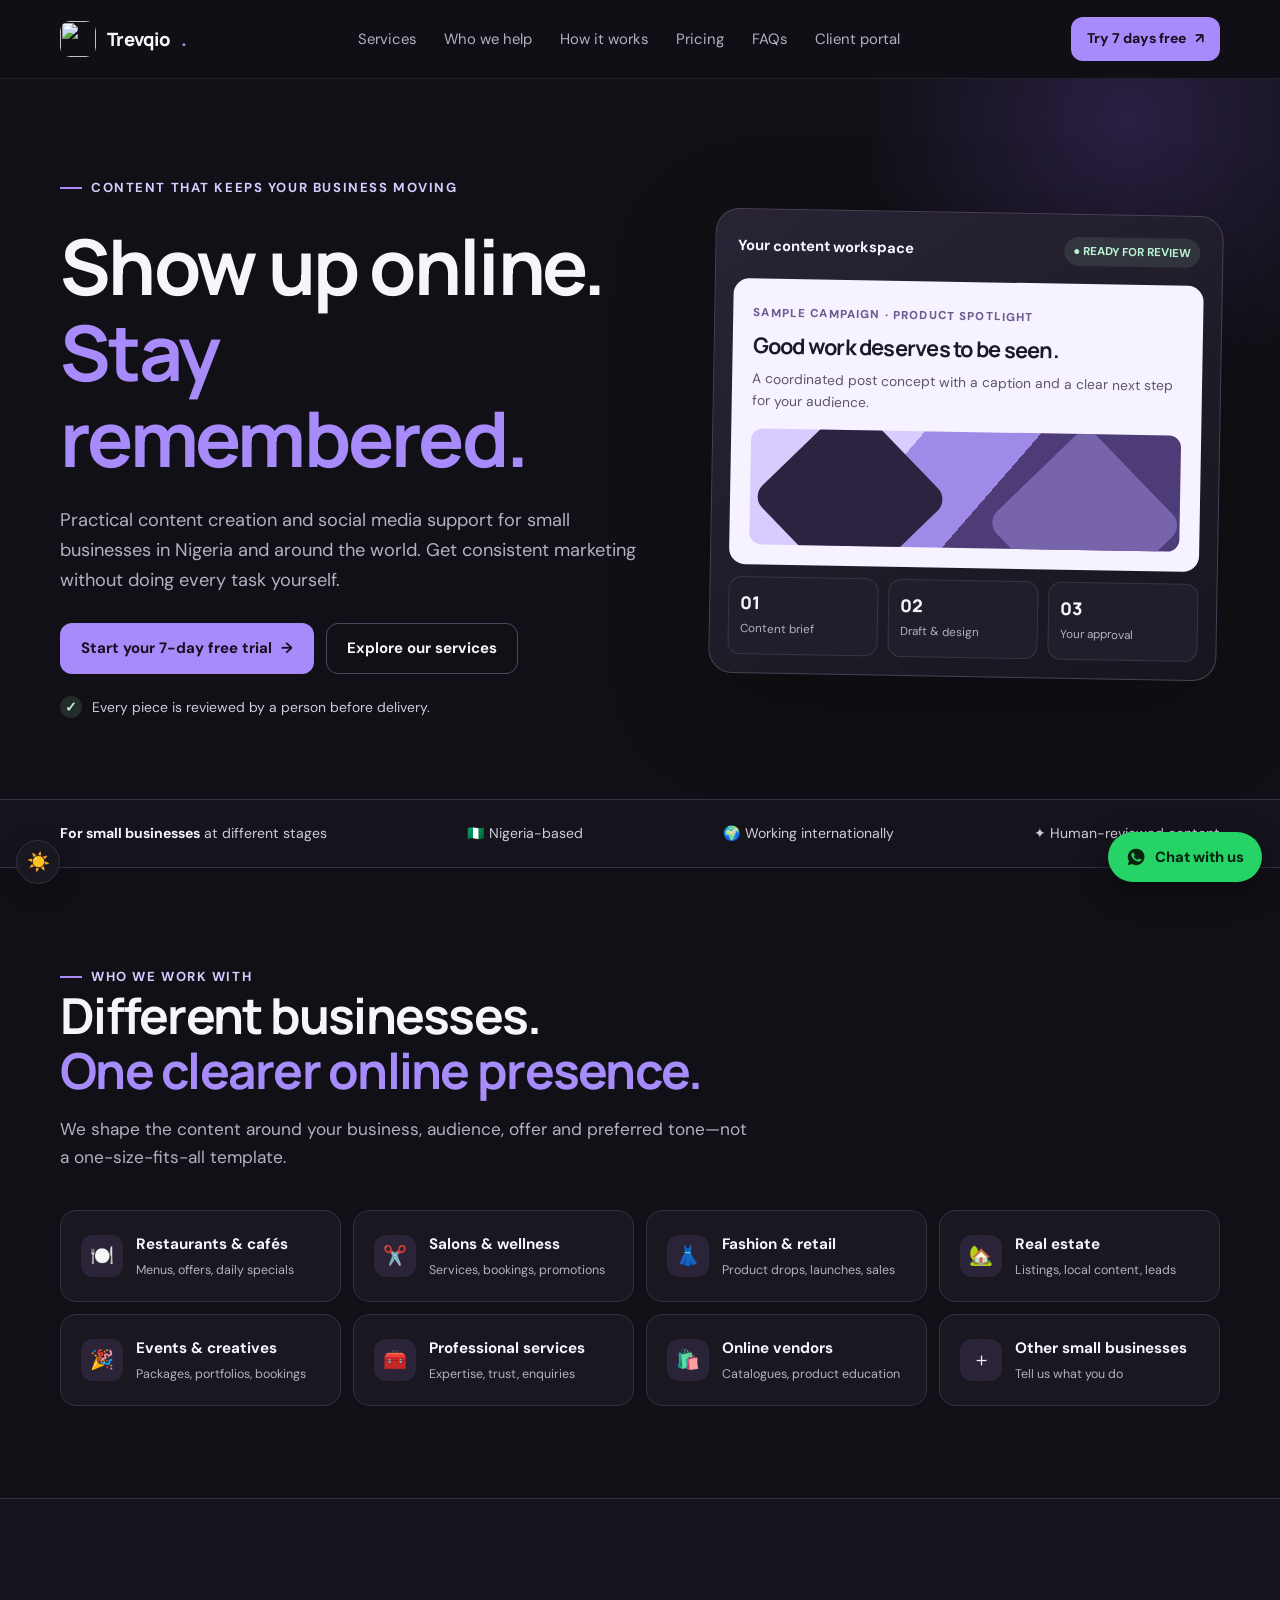
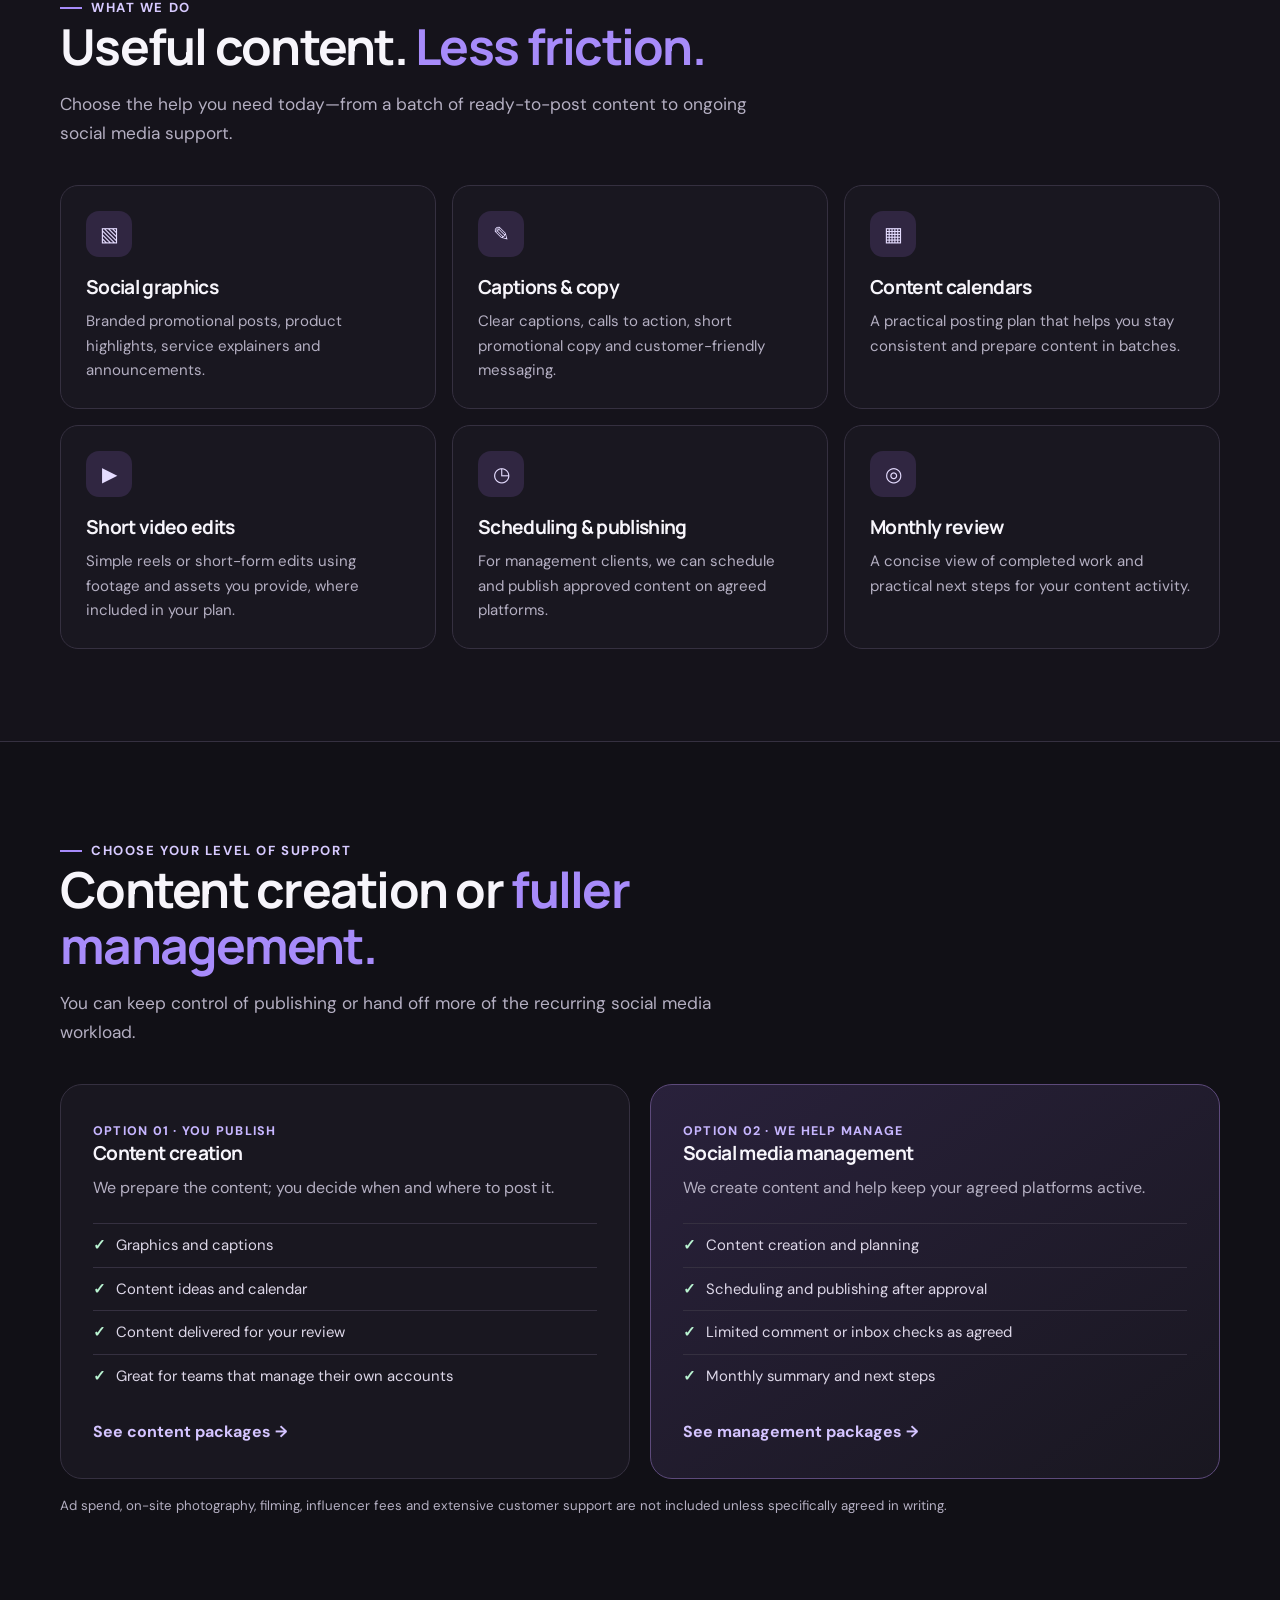
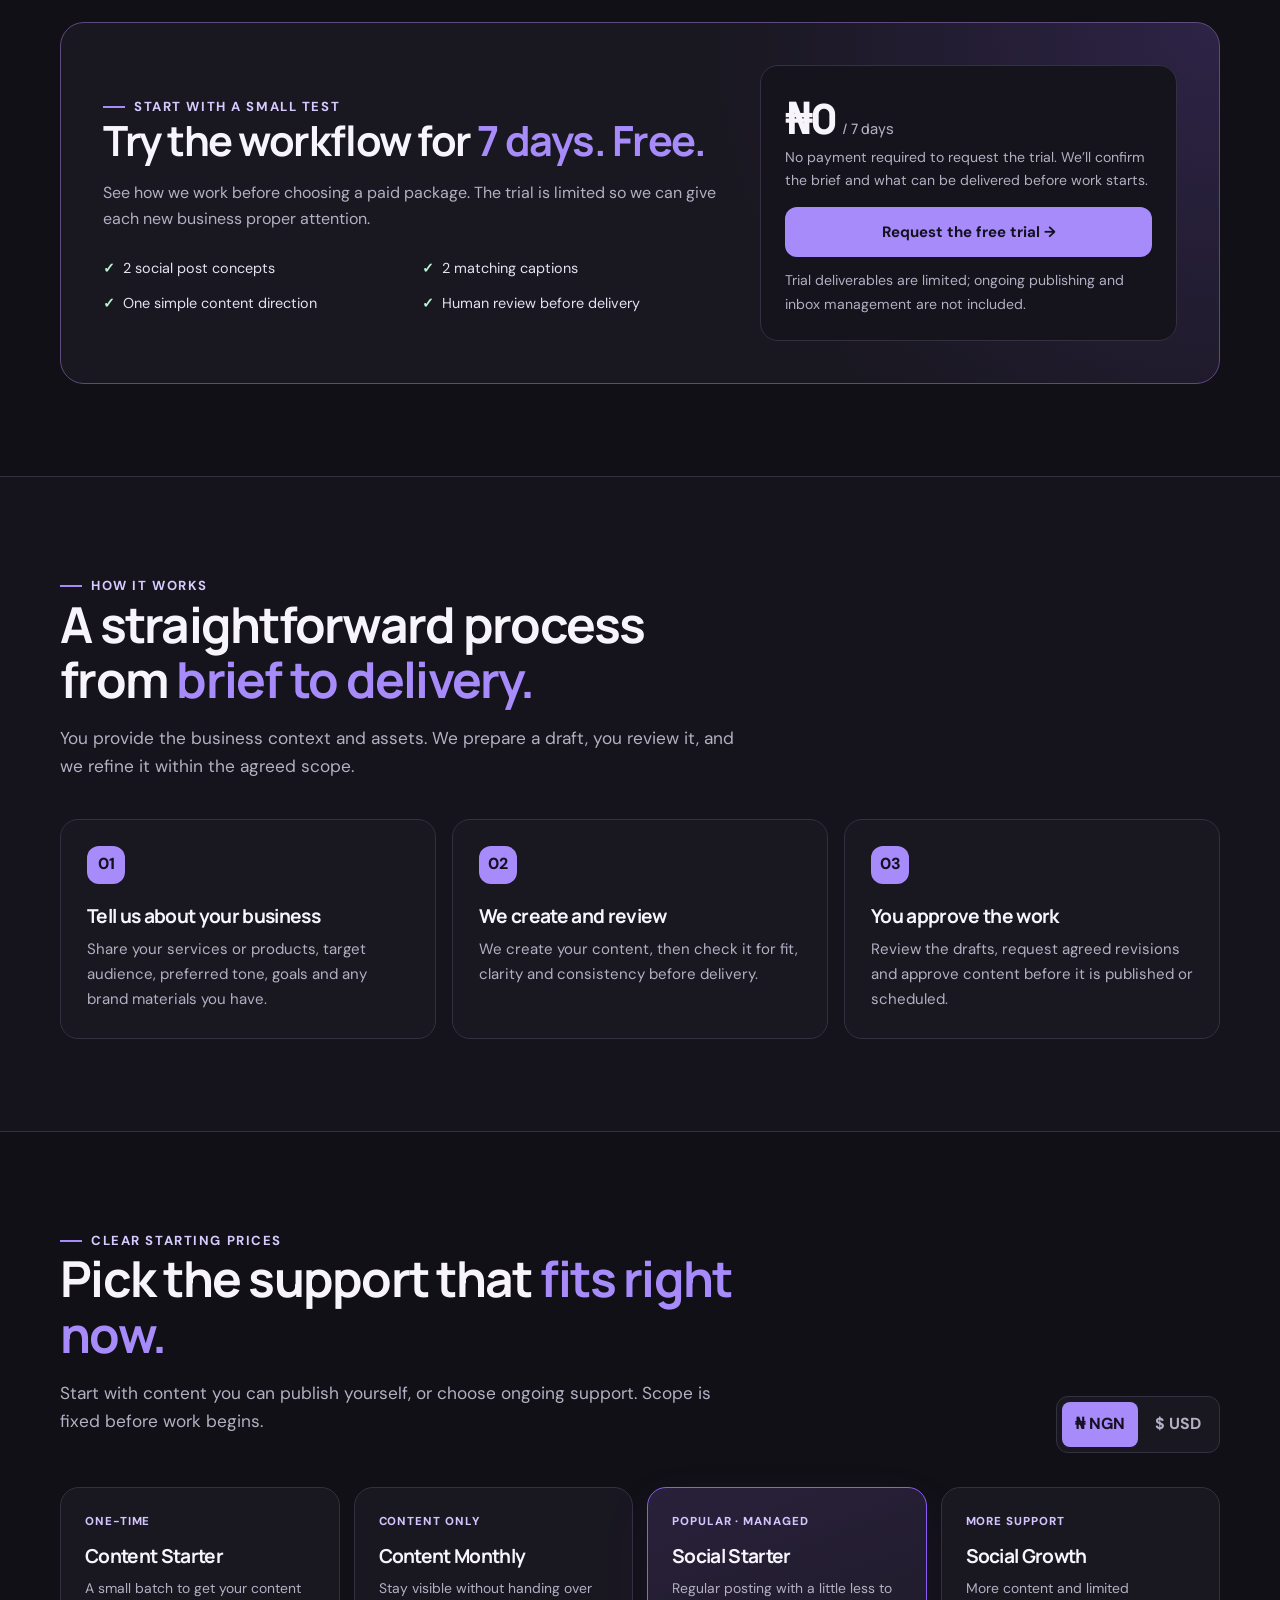
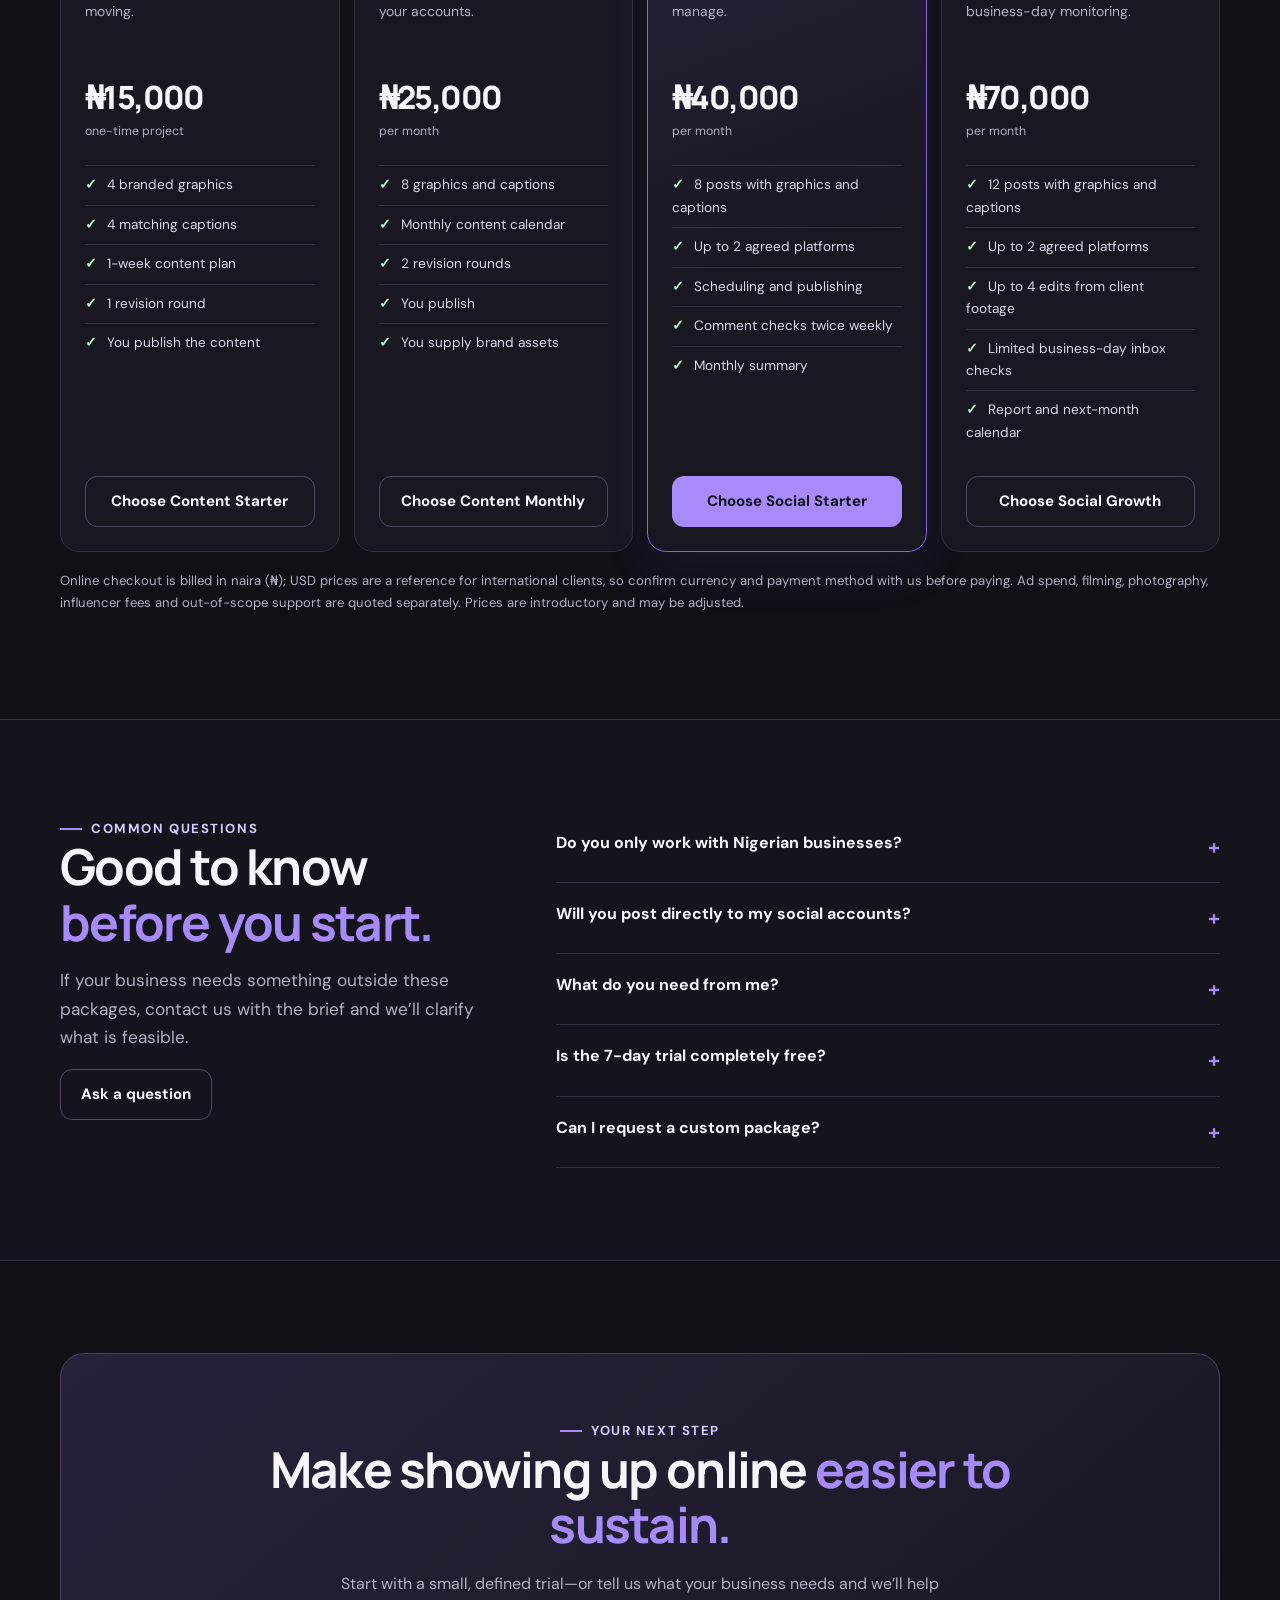
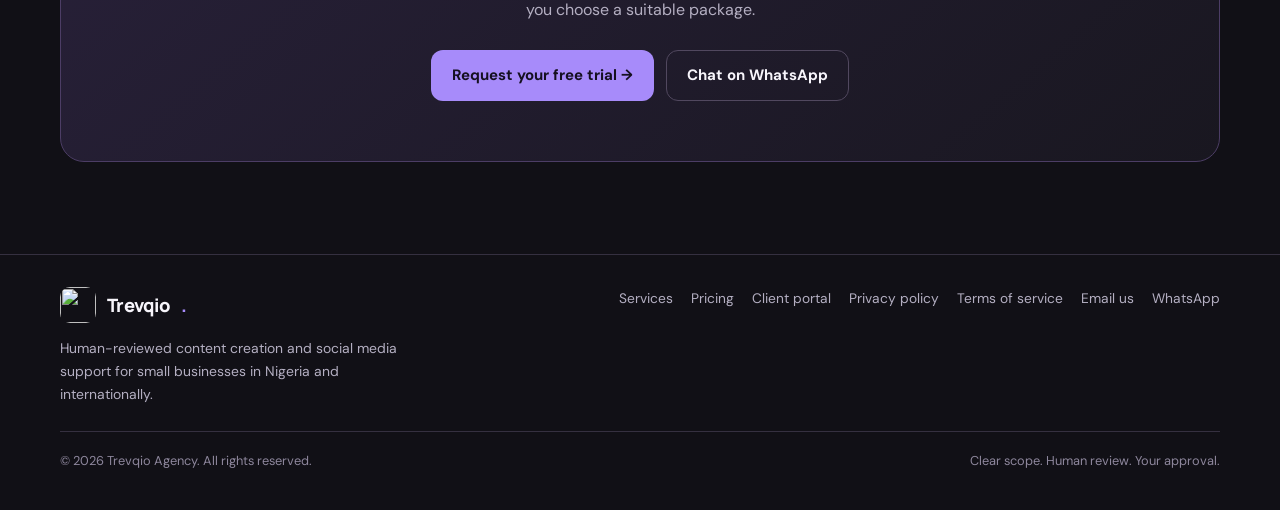
==== commit 352b99d7: "Add files via upload" ====
--- a/index.html
+++ b/index.html
@@ -9,7 +9,7 @@
   <meta name="viewport" content="width=device-width, initial-scale=1">
   <meta name="theme-color" content="#111016">
   <title>Trevqio Agency | Content Creation & Social Media Management</title>
-  <meta name="description" content="Trevqio helps small businesses in Nigeria and internationally create consistent social media content and manage their online presence. AI-assisted, human-reviewed. Try a limited 7-day free trial.">
+  <meta name="description" content="Trevqio helps small businesses in Nigeria and internationally create consistent social media content and manage their online presence. Human-reviewed. Try a limited 7-day free trial.">
   <link rel="canonical" href="https://trevqioagency.github.io/trevqio-agency-website/">
   <link rel="icon" type="image/png" href="assets/trevqio-icon.png">
   <meta property="og:type" content="website">
@@ -57,6 +57,7 @@
 .lightbox{position:fixed;inset:0;background:rgba(0,0,0,.9);z-index:100;display:none;align-items:center;justify-content:center;padding:20px;cursor:zoom-out}.lightbox.open{display:flex}.lightbox img{max-width:100%;max-height:92vh;border-radius:12px}
 @media(max-width:1050px){.work-grid{grid-template-columns:repeat(2,1fr)}}
 @media(max-width:520px){.work-grid{grid-template-columns:1fr}}
+.review-grid{display:grid;grid-template-columns:repeat(3,1fr);gap:16px}.review-card{background:var(--surface);border:1px solid var(--line);border-radius:18px;padding:24px;display:flex;flex-direction:column;gap:12px}.review-stars{color:#e9b84a;letter-spacing:2px;font-size:1.05rem}.review-card p{margin:0;color:var(--text);font-size:.97rem}.review-who{margin-top:auto;font-size:.85rem;color:var(--muted);font-weight:600}@media(max-width:1050px){.review-grid{grid-template-columns:repeat(2,1fr)}}@media(max-width:520px){.review-grid{grid-template-columns:1fr}}
 /* Light theme */
 html[data-theme="light"]{color-scheme:light;--bg:#f7f5fc;--surface:#ffffff;--surface2:#f1ecfb;--text:#1b1626;--muted:#5d566b;--line:#e1d9f0;--violet:#7c5cf0;--violet2:#6a47e6;--green:#17794a;--alt:#f0ebfa}
 html[data-theme="light"] body{background:radial-gradient(circle at 92% -8%,rgba(124,92,240,.12),transparent 520px),#f7f5fc}
@@ -102,7 +103,7 @@
       <h1>Show up online.<br><span class="accent">Stay remembered.</span></h1>
       <p>Practical content creation and social media support for small businesses in Nigeria and around the world. Get consistent marketing without doing every task yourself.</p>
       <div class="hero-actions"><a class="btn btn-primary" href="login.html?plan=7-day%20free%20trial">Start your 7-day free trial <span aria-hidden="true">→</span></a><a class="btn btn-outline" href="#services">Explore our services</a></div>
-      <div class="micro-trust"><span class="check" aria-hidden="true">✓</span><span>AI-assisted drafts, human-reviewed before delivery.</span></div>
+      <div class="micro-trust"><span class="check" aria-hidden="true">✓</span><span>Every piece is reviewed by a person before delivery.</span></div>
     </div>
     <div class="preview-shell" aria-label="Illustrative preview of a content delivery workspace">
       <div class="preview-top"><span class="preview-label">Your content workspace</span><span class="live-pill">● READY FOR REVIEW</span></div>
@@ -141,8 +142,9 @@
   </div></section>
   <section class="section" id="trial" style="padding-top:0"><div class="wrap"><div class="trial-banner"><div><span class="eyebrow">Start with a small test</span><h2>Try the workflow for <span class="accent">7 days. Free.</span></h2><p>See how we work before choosing a paid package. The trial is limited so we can give each new business proper attention.</p><div class="trial-items"><span>2 social post concepts</span><span>2 matching captions</span><span>One simple content direction</span><span>Human review before delivery</span></div></div><aside class="trial-side"><div class="free">₦0 <small>/ 7 days</small></div><p>No payment required to request the trial. We’ll confirm the brief and what can be delivered before work starts.</p><a class="btn btn-primary btn-full" href="login.html?plan=7-day%20free%20trial">Request the free trial →</a><p class="note" style="margin:12px 0 0">Trial deliverables are limited; ongoing publishing and inbox management are not included.</p></aside></div></div></section>
   <section class="section" id="how-it-works" style="background:var(--alt);border-block:1px solid var(--line)"><div class="wrap"><div class="section-head"><span class="eyebrow">How it works</span><h2>A straightforward process from <span class="accent">brief to delivery.</span></h2><p>You provide the business context and assets. We prepare a draft, you review it, and we refine it within the agreed scope.</p></div>
-    <div class="process-grid"><article class="process-card"><div class="step-no">01</div><h3>Tell us about your business</h3><p>Share your services or products, target audience, preferred tone, goals and any brand materials you have.</p></article><article class="process-card"><div class="step-no">02</div><h3>We create and review</h3><p>We use AI-assisted workflows where useful, then check the content for fit, clarity and consistency before delivery.</p></article><article class="process-card"><div class="step-no">03</div><h3>You approve the work</h3><p>Review the drafts, request agreed revisions and approve content before it is published or scheduled.</p></article></div>
-  </div></section>
+    <div class="process-grid"><article class="process-card"><div class="step-no">01</div><h3>Tell us about your business</h3><p>Share your services or products, target audience, preferred tone, goals and any brand materials you have.</p></article><article class="process-card"><div class="step-no">02</div><h3>We create and review</h3><p>We create your content, then check it for fit, clarity and consistency before delivery.</p></article><article class="process-card"><div class="step-no">03</div><h3>You approve the work</h3><p>Review the drafts, request agreed revisions and approve content before it is published or scheduled.</p></article></div>
+  </div></section>
+  <section class="section hide" id="reviews"><div class="wrap"><div class="section-head"><span class="eyebrow">Client reviews</span><h2>What clients <span class="accent">say.</span></h2><p>Feedback from businesses we have worked with.</p></div><div class="review-grid" id="review-grid"></div></div></section>
   <section class="section" id="pricing"><div class="wrap"><div class="pricing-top"><div class="section-head"><span class="eyebrow">Clear starting prices</span><h2>Pick the support that <span class="accent">fits right now.</span></h2><p>Start with content you can publish yourself, or choose ongoing support. Scope is fixed before work begins.</p></div><div class="currency-control" aria-label="Choose displayed currency"><button type="button" data-currency="NGN" aria-pressed="true">₦ NGN</button><button type="button" data-currency="USD" aria-pressed="false">$ USD</button></div></div>
     <div class="pricing-grid">
 <article class="plan"><span class="plan-badge">One-time</span><h3>Content Starter</h3><p class="plan-intro">A small batch to get your content moving.</p><div class="plan-price" data-ngn="₦15,000" data-usd="$29">₦15,000</div><div class="billing-note">one-time project</div><ul><li>4 branded graphics</li><li>4 matching captions</li><li>1-week content plan</li><li>1 revision round</li><li>You publish the content</li></ul><a class="btn btn-outline btn-full" href="login.html?plan=Content%20Starter%20%E2%80%94%20%E2%82%A615%2C000%20one-time">Choose Content Starter</a></article><article class="plan"><span class="plan-badge">Content only</span><h3>Content Monthly</h3><p class="plan-intro">Stay visible without handing over your accounts.</p><div class="plan-price" data-ngn="₦25,000" data-usd="$59">₦25,000</div><div class="billing-note">per month</div><ul><li>8 graphics and captions</li><li>Monthly content calendar</li><li>2 revision rounds</li><li>You publish</li><li>You supply brand assets</li></ul><a class="btn btn-outline btn-full" href="login.html?plan=Content%20Monthly%20%E2%80%94%20%E2%82%A625%2C000%2Fmonth">Choose Content Monthly</a></article><article class="plan featured"><span class="plan-badge">Popular · Managed</span><h3>Social Starter</h3><p class="plan-intro">Regular posting with a little less to manage.</p><div class="plan-price" data-ngn="₦40,000" data-usd="$119">₦40,000</div><div class="billing-note">per month</div><ul><li>8 posts with graphics and captions</li><li>Up to 2 agreed platforms</li><li>Scheduling and publishing</li><li>Comment checks twice weekly</li><li>Monthly summary</li></ul><a class="btn btn-primary btn-full" href="login.html?plan=Social%20Starter%20%E2%80%94%20%E2%82%A640%2C000%2Fmonth">Choose Social Starter</a></article><article class="plan"><span class="plan-badge">More support</span><h3>Social Growth</h3><p class="plan-intro">More content and limited business-day monitoring.</p><div class="plan-price" data-ngn="₦70,000" data-usd="$179">₦70,000</div><div class="billing-note">per month</div><ul><li>12 posts with graphics and captions</li><li>Up to 2 agreed platforms</li><li>Up to 4 edits from client footage</li><li>Limited business-day inbox checks</li><li>Report and next-month calendar</li></ul><a class="btn btn-outline btn-full" href="login.html?plan=Social%20Growth%20%E2%80%94%20%E2%82%A670%2C000%2Fmonth">Choose Social Growth</a></article>
@@ -150,7 +152,6 @@
   </div></section>
   <section class="section" id="faq" style="background:var(--alt);border-block:1px solid var(--line)"><div class="wrap faq-grid"><div class="section-head"><span class="eyebrow">Common questions</span><h2>Good to know <span class="accent">before you start.</span></h2><p>If your business needs something outside these packages, contact us with the brief and we’ll clarify what is feasible.</p><a class="btn btn-outline" href="mailto:trevqioagency@gmail.com">Ask a question</a></div><div class="faq-list">
     <details><summary>Do you only work with Nigerian businesses?</summary><p>No. Trevqio is based in Nigeria and welcomes suitable small-business clients in Nigeria and internationally. We confirm time zones, currency and scope before work begins.</p></details>
-    <details><summary>Do I need to know how to use AI?</summary><p>No. We may use AI-assisted tools as part of our workflow, but you provide the business context and review the final deliverables. AI does not replace your approval.</p></details>
     <details><summary>Will you post directly to my social accounts?</summary><p>Publishing support is included only in the social media management packages. We agree on platforms and access first, and content should be approved before publishing. Never send account passwords by email or chat.</p></details>
     <details><summary>What do you need from me?</summary><p>Usually your business name, offer or service details, target audience, preferred tone, logo or brand colours if available, and any photos or footage you want us to use.</p></details>
     <details><summary>Is the 7-day trial completely free?</summary><p>The trial request has no payment requirement and is limited to two post concepts, two matching captions and one simple content direction, subject to confirming the brief. It does not include ongoing publishing, ad spend or inbox management.</p></details>
@@ -158,7 +159,7 @@
   </div></div></section>
   <section class="section"><div class="wrap"><div class="final-cta"><span class="eyebrow">Your next step</span><h2>Make showing up online <span class="accent">easier to sustain.</span></h2><p>Start with a small, defined trial—or tell us what your business needs and we’ll help you choose a suitable package.</p><div class="hero-actions"><a class="btn btn-primary" href="login.html?plan=7-day%20free%20trial">Request your free trial →</a><a class="btn btn-outline wa-link" href="https://wa.me/2348105652513?text=Hello%20Trevqio%20Agency%2C%20I%27d%20like%20to%20discuss%20content%20creation%20or%20social%20media%20management." target="_blank" rel="noopener noreferrer">Chat on WhatsApp</a></div></div></div></section>
 </main>
-<footer><div class="wrap"><div class="footer-main"><div class="footer-brand"><a class="brand" href="#top"><img src="assets/trevqio-icon.png" alt="">Trevqio<span class="accent">.</span></a><p>AI-assisted, human-reviewed content creation and social media support for small businesses in Nigeria and internationally.</p></div><div class="footer-links"><a href="#services">Services</a><a href="#pricing">Pricing</a><a href="login.html">Client portal</a><a href="privacy.html">Privacy policy</a><a href="terms.html">Terms of service</a><a href="mailto:trevqioagency@gmail.com">Email us</a><a class="wa-link" href="https://wa.me/2348105652513?text=Hello%20Trevqio%20Agency%2C%20I%27d%20like%20to%20discuss%20content%20creation%20or%20social%20media%20management." target="_blank" rel="noopener noreferrer">WhatsApp</a></div></div><div class="copyright"><span>© <span id="year">2026</span> Trevqio Agency. All rights reserved.</span><span>Clear scope. Human review. Your approval.</span></div></div></footer>
+<footer><div class="wrap"><div class="footer-main"><div class="footer-brand"><a class="brand" href="#top"><img src="assets/trevqio-icon.png" alt="">Trevqio<span class="accent">.</span></a><p>Human-reviewed content creation and social media support for small businesses in Nigeria and internationally.</p></div><div class="footer-links"><a href="#services">Services</a><a href="#pricing">Pricing</a><a href="login.html">Client portal</a><a href="privacy.html">Privacy policy</a><a href="terms.html">Terms of service</a><a href="mailto:trevqioagency@gmail.com">Email us</a><a class="wa-link" href="https://wa.me/2348105652513?text=Hello%20Trevqio%20Agency%2C%20I%27d%20like%20to%20discuss%20content%20creation%20or%20social%20media%20management." target="_blank" rel="noopener noreferrer">WhatsApp</a></div></div><div class="copyright"><span>© <span id="year">2026</span> Trevqio Agency. All rights reserved.</span><span>Clear scope. Human review. Your approval.</span></div></div></footer>
 <script>
   const menuButton = document.querySelector('.menu-toggle');
   const nav = document.querySelector('#primary-nav');
@@ -228,6 +229,25 @@
     document.getElementById('nav-work').classList.toggle('hide', shown === 0);
   }
   window.__renderSiteMedia = renderMedia;
+  function renderReviews(items){
+    const grid = document.getElementById('review-grid'); grid.textContent = '';
+    let shown = 0;
+    (items || []).forEach(r => {
+      if (!r.comment || !String(r.comment).trim()) return;
+      const card = document.createElement('article'); card.className = 'review-card';
+      const stars = document.createElement('div'); stars.className = 'review-stars';
+      const n = Math.max(0, Math.min(5, Number(r.rating) || 0));
+      stars.textContent = '\u2605'.repeat(n) + '\u2606'.repeat(5 - n); stars.setAttribute('aria-label', n + ' out of 5 stars');
+      const p = document.createElement('p'); p.textContent = '\u201C' + String(r.comment).trim() + '\u201D';
+      const who = document.createElement('div'); who.className = 'review-who';
+      const label = String(r.client_label || ''); // stored as "Role — emailname"; only the role is shown publicly
+      who.textContent = label.includes(' \u2014 ') ? label.split(' \u2014 ')[0] : 'Trevqio client';
+      card.appendChild(stars); card.appendChild(p); card.appendChild(who); grid.appendChild(card); shown++;
+    });
+    document.getElementById('reviews').classList.toggle('hide', shown === 0);
+  }
+  window.__renderReviews = renderReviews;
+
   document.getElementById('lightbox').addEventListener('click', e => e.currentTarget.classList.remove('open'));
   document.addEventListener('keydown', e => { if (e.key === 'Escape') document.getElementById('lightbox').classList.remove('open'); });
 </script>
@@ -255,6 +275,8 @@
     const sb = createClient(SUPABASE_URL, SUPABASE_ANON_KEY);
     sb.from('site_media').select('*').order('sort_order', { ascending: true }).order('created_at', { ascending: false })
       .then(({ data }) => { if (data && data.length && window.__renderSiteMedia) window.__renderSiteMedia(data); }).catch(() => {});
+    sb.from('testimonials').select('*').order('created_at', { ascending: false }).limit(6)
+      .then(({ data }) => { if (data && data.length && window.__renderReviews) window.__renderReviews(data); }).catch(() => {});
   } catch (e) {}
 </script>
 <script id="trevqio-theme-toggle">(function(){var b=document.createElement('button');b.className='theme-toggle';b.type='button';function cur(){return document.documentElement.getAttribute('data-theme')==='light'?'light':'dark'}function paint(){var l=cur()==='light';b.textContent=l?'\u{1F319}':'☀️';b.setAttribute('aria-label',l?'Switch to dark theme':'Switch to light theme');b.title=b.getAttribute('aria-label')}b.addEventListener('click',function(){var n=cur()==='light'?'dark':'light';document.documentElement.setAttribute('data-theme',n);try{localStorage.setItem('trevqio-theme',n)}catch(e){}paint()});paint();document.body.appendChild(b)})();</script>
